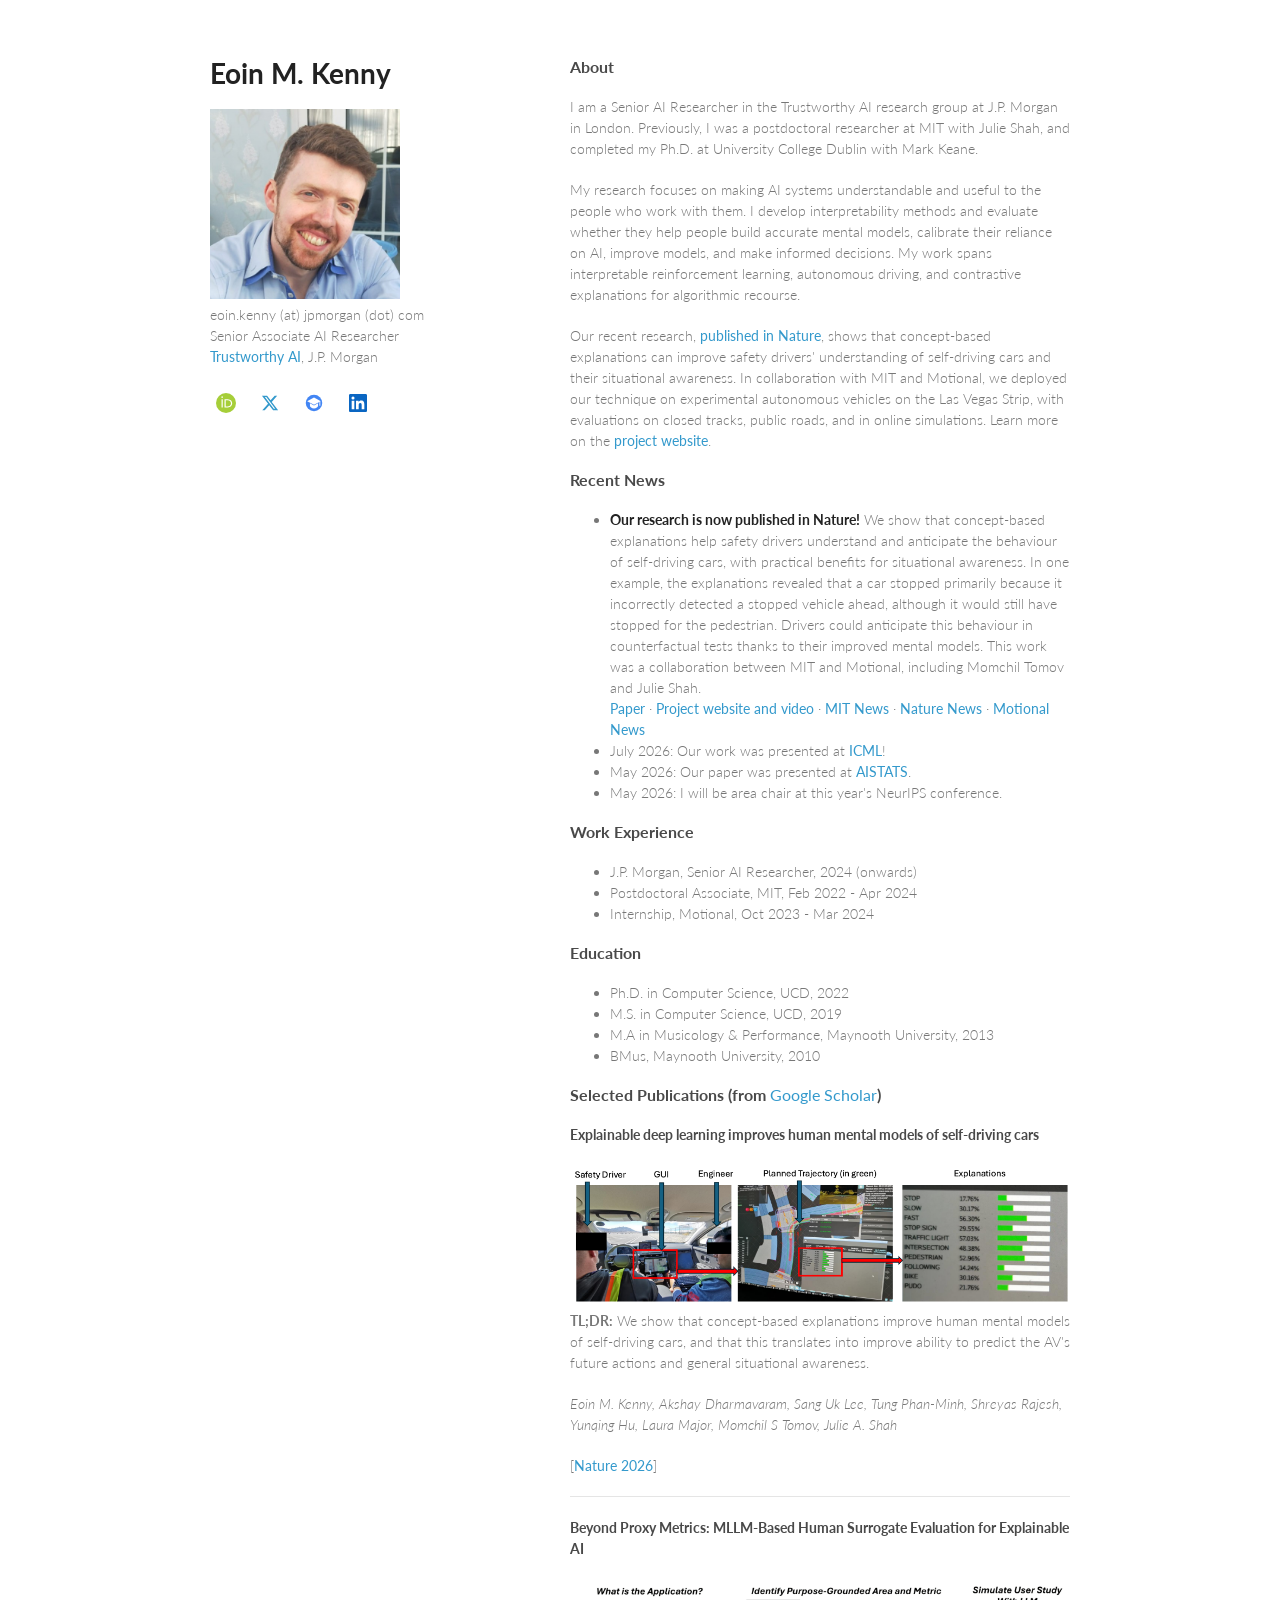
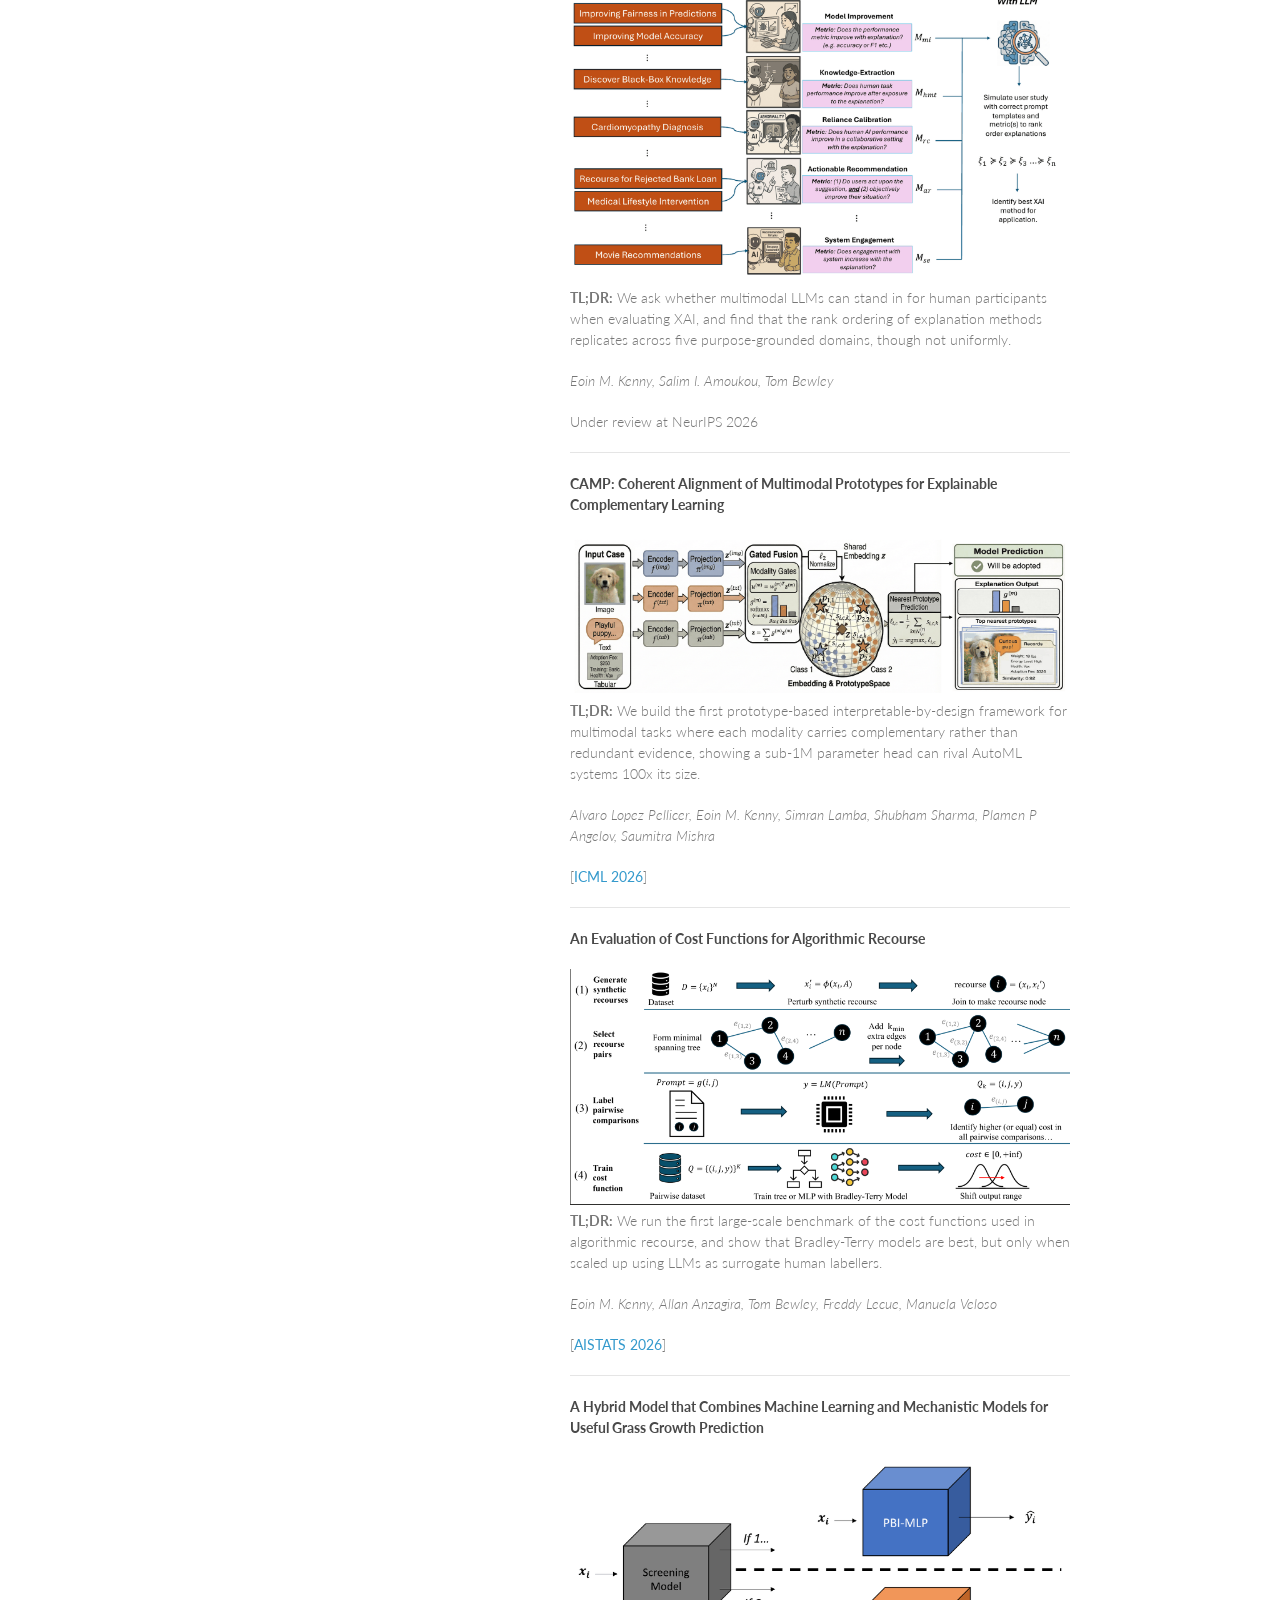
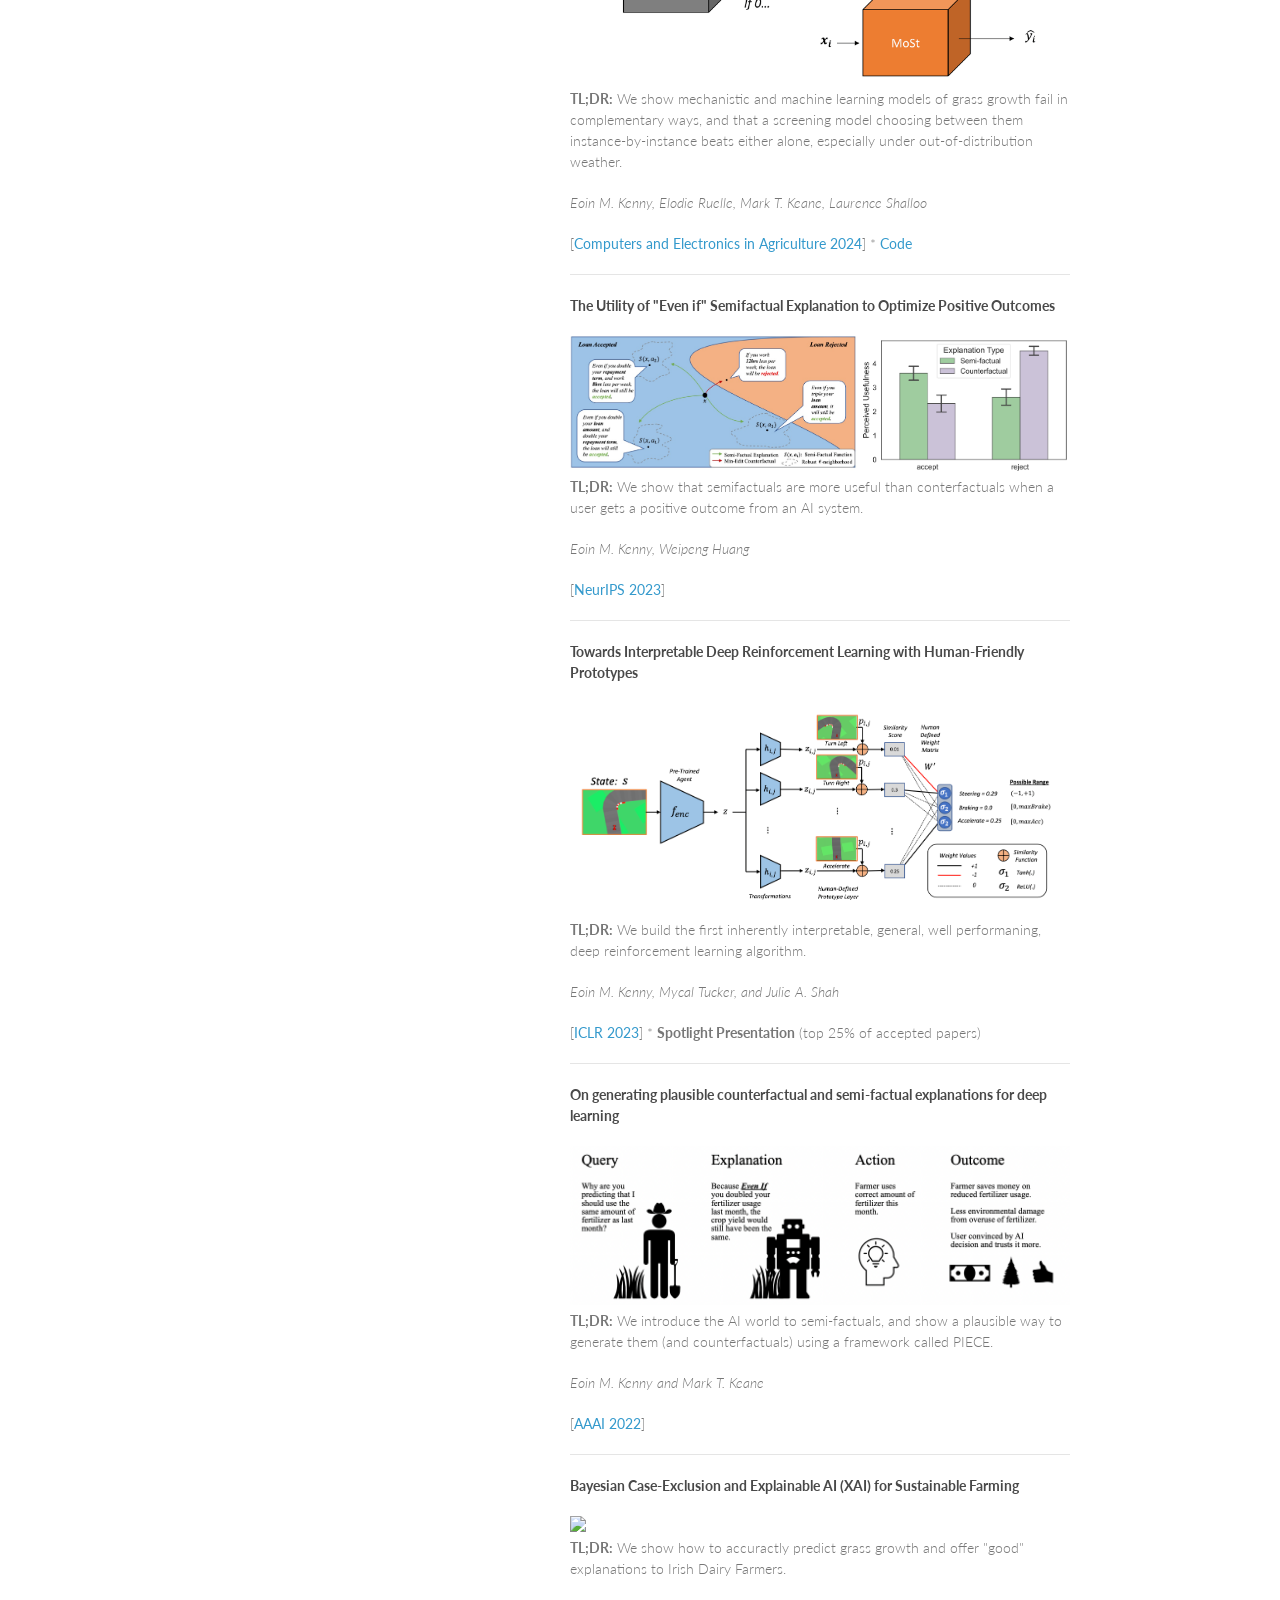
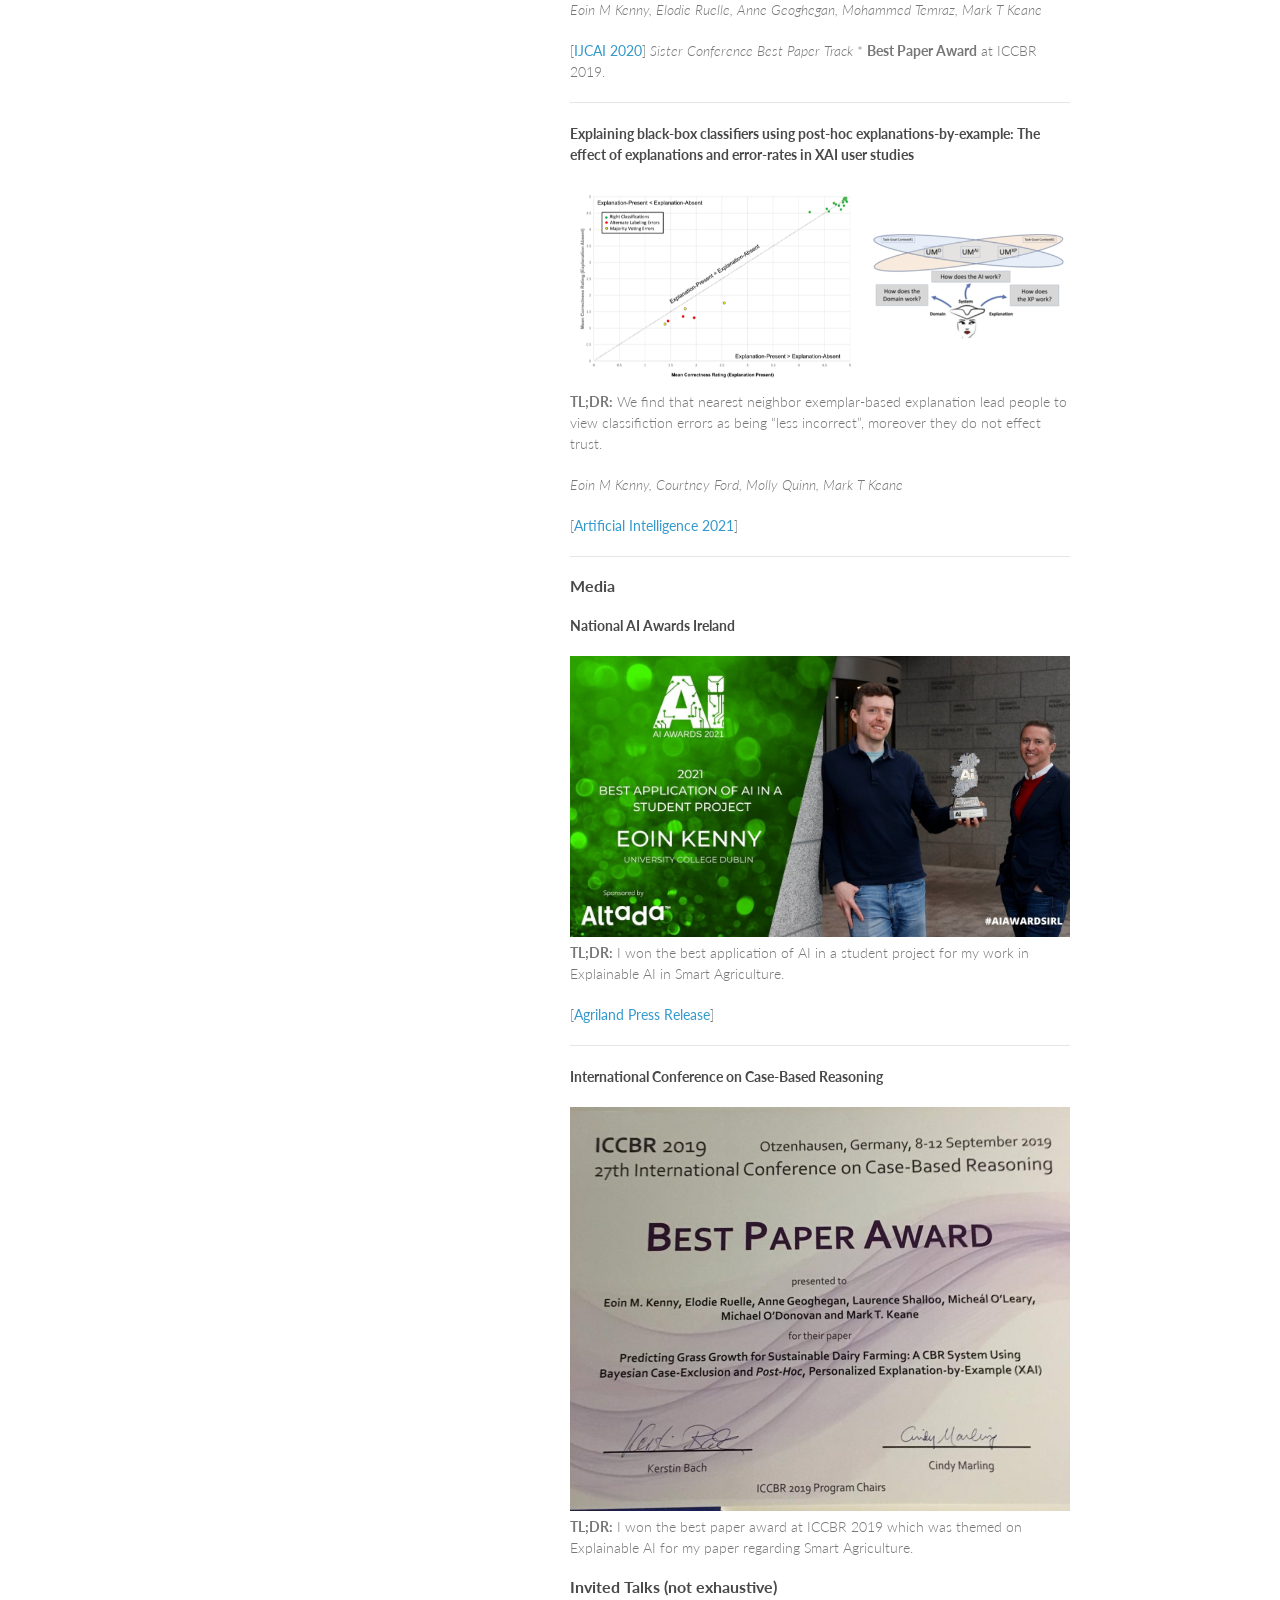
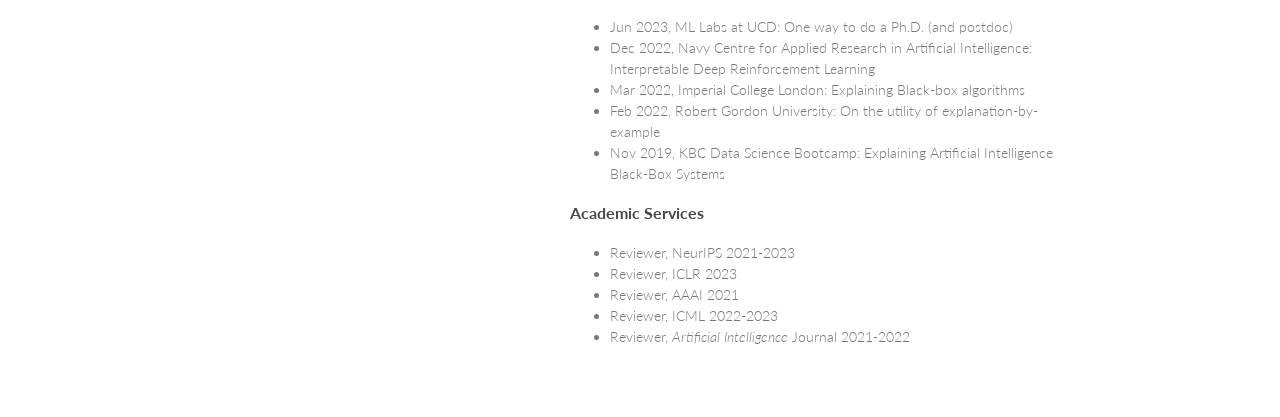
==== index.html @ cc1a9ff4 "Update index.html" ====
<!DOCTYPE html>
<html lang="en">
<head>
  <meta charset="utf-8">
  <meta http-equiv="X-UA-Compatible" content="IE=edge,chrome=1">

  <title>Eoin M. Kenny</title>
  <meta name="description" content="Eoin Kenny's homepage">

  <link href="./css/github-light.css" rel="stylesheet">
  <link href="./css/style.css" rel="stylesheet">


  <style>
    .profile-links {
      margin-top: 12px;
      display: flex;
      flex-direction: row;
      flex-wrap: wrap;
      gap: 12px;
      align-items: center;
    }

    .profile-link {
      display: inline-flex;
      align-items: center;
      gap: 8px;
      line-height: 1.25;
      text-decoration: none;
      white-space: nowrap;
    }

    .profile-link {
      justify-content: center;
      min-width: 32px;
      min-height: 32px;
      border-radius: 4px;
    }

    .profile-link:hover {
      opacity: 0.75;
    }

    .profile-link:focus-visible {
      outline: 2px solid currentColor;
      outline-offset: 3px;
    }

    .profile-icon {
      width: 18px;
      height: 18px;
      flex: 0 0 18px;
      display: inline-block;
    }

    .profile-icon.orcid {
      width: 20px;
      height: 20px;
      flex-basis: 20px;
    }
  </style>
</head>
<body>
  <div class="container">
    <header>
      <h1>Eoin M. Kenny</h1>
      <img src="./assets/me.jpg" style="width:190px;"><br />
      <p>
        eoin.kenny (at) jpmorgan (dot) com<br />
        Senior Associate AI Researcher<br />
        <a href="https://www.jpmorganchase.com/about/technology/research/ai/trustai/">Trustworthy AI</a>, J.P. Morgan
      </p>

      <div class="profile-links" aria-label="Research profiles and social links">
        <a class="profile-link" href="https://orcid.org/0000-0001-5800-2525" target="_blank" rel="me noopener noreferrer" aria-label="ORCID profile for Eoin Kenny" title="ORCID">
          <svg class="profile-icon orcid" viewBox="0 0 256 256" role="img" aria-hidden="true" focusable="false" xmlns="http://www.w3.org/2000/svg">
            <circle cx="128" cy="128" r="128" fill="#A6CE39"/>
            <path fill="#FFFFFF" d="M86.3 186.2H70.9V79.1h15.4v107.1zM78.6 63.7c-5.8 0-10.5-4.7-10.5-10.5s4.7-10.5 10.5-10.5 10.5 4.7 10.5 10.5-4.7 10.5-10.5 10.5zM108.9 79.1h41.6c39.6 0 57 28.3 57 53.6 0 27.5-21.5 53.6-56.8 53.6h-41.8V79.1zm15.4 93.2h24.5c34.9 0 42.9-26.5 42.9-39.7 0-21.5-13.7-39.7-43.7-39.7h-23.7v79.4z"/>
          </svg>
        </a>

        <a class="profile-link" href="https://x.com/EoinKNNy" target="_blank" rel="me noopener noreferrer" aria-label="X profile for Eoin Kenny" title="X">
          <svg class="profile-icon" viewBox="0 0 24 24" role="img" aria-hidden="true" focusable="false" xmlns="http://www.w3.org/2000/svg">
            <path fill="currentColor" d="M18.244 2.25h3.308l-7.227 8.26 8.502 11.24h-6.657l-5.214-6.817-5.96 6.817H1.688l7.73-8.835L1.254 2.25H8.08l4.713 6.231 5.45-6.231Zm-1.161 17.52h1.833L7.084 4.126H5.117L17.083 19.77Z"/>
          </svg>
        </a>

        <a class="profile-link" href="https://scholar.google.com/citations?user=AzMTFY4AAAAJ&amp;hl=en" target="_blank" rel="me noopener noreferrer" aria-label="Google Scholar profile for Eoin Kenny" title="Google Scholar">
          <svg class="profile-icon" viewBox="0 0 24 24" role="img" aria-hidden="true" focusable="false" xmlns="http://www.w3.org/2000/svg">
            <circle cx="12" cy="12" r="11" fill="#4285F4"/>
            <path fill="#FFFFFF" d="M12 4.8 2.9 9.5 12 14.2l9.1-4.7L12 4.8Z"/>
            <path fill="#FFFFFF" d="M6.6 12.4v3.1c0 1.6 2.4 3.7 5.4 3.7s5.4-2.1 5.4-3.7v-3.1L12 15.2l-5.4-2.8Z"/>
            <path fill="#FFFFFF" d="M20.4 10.3v5.3h-1.2v-4.7l1.2-.6Z"/>
          </svg>
        </a>

        <a class="profile-link" href="https://www.linkedin.com/in/eoin-kenny-92b57b22/?skipRedirect=true" target="_blank" rel="me noopener noreferrer" aria-label="LinkedIn profile for Eoin Kenny" title="LinkedIn">
          <svg class="profile-icon" viewBox="0 0 24 24" aria-hidden="true" focusable="false" xmlns="http://www.w3.org/2000/svg">
            <path fill="#0A66C2" d="M20.447 20.452h-3.554v-5.569c0-1.328-.027-3.037-1.852-3.037-1.853 0-2.136 1.445-2.136 2.939v5.667H9.351V9h3.414v1.561h.049c.476-.9 1.637-1.85 3.37-1.85 3.601 0 4.267 2.37 4.267 5.455v6.286zM5.337 7.433a2.062 2.062 0 1 1 0-4.124 2.062 2.062 0 0 1 0 4.124zM7.119 20.452H3.555V9h3.564v11.452zM22.225 0H1.771C.792 0 0 .774 0 1.729v20.542C0 23.227.792 24 1.771 24h20.451C23.2 24 24 23.227 24 22.271V1.729C24 .774 23.2 0 22.222 0h.003z"/>
          </svg>
        </a>
      </div>
    </header>

    <section class="content">
      <h3>About</h3>
      <p>
        I am a Senior AI Researcher in the Trustworthy AI research group at J.P. Morgan in London.
        Previously, I was a postdoctoral researcher at MIT with Julie Shah, and completed my Ph.D.
        at University College Dublin with Mark Keane.
      </p>

      <p>
        My research focuses on making AI systems understandable and useful to the people who work with them.
        I develop interpretability methods and evaluate whether they help people build accurate mental models,
        calibrate their reliance on AI, improve models, and make informed decisions. My work spans
        interpretable reinforcement learning, autonomous driving, and contrastive explanations for algorithmic recourse.
      </p>

      <p>
        Our recent research, <a href="https://lnkd.in/eiqH-DR8">published in Nature</a>, shows that
        concept-based explanations can improve safety drivers' understanding of self-driving cars and their
        situational awareness. In collaboration with MIT and Motional, we deployed our technique on experimental
        autonomous vehicles on the Las Vegas Strip, with evaluations on closed tracks, public roads, and in
        online simulations. Learn more on the <a href="https://lnkd.in/eh__SpNG">project website</a>.
      </p>

      <h3>Recent News</h3>
      <ul>
        <li>
          <strong>Our research is now published in Nature!</strong>
          We show that concept-based explanations help safety drivers understand and anticipate the behaviour
          of self-driving cars, with practical benefits for situational awareness. In one example, the explanations
          revealed that a car stopped primarily because it incorrectly detected a stopped vehicle ahead,
          although it would still have stopped for the pedestrian. Drivers could anticipate this behaviour in
          counterfactual tests thanks to their improved mental models. This work was a collaboration between
          MIT and Motional, including Momchil Tomov and Julie Shah.
          <br />
          <a href="https://lnkd.in/eiqH-DR8">Paper</a> &middot;
          <a href="https://lnkd.in/eh__SpNG">Project website and video</a> &middot;
          <a href="https://lnkd.in/etstv4cy">MIT News</a> &middot;
          <a href="https://lnkd.in/eQTzdwny">Nature News</a> &middot;
          <a href="https://lnkd.in/eXgK-TZB">Motional News</a>
        </li>
        <li>July 2026: Our work was presented at <a href="https://openreview.net/forum?id=PpbkFw3ybY&referrer=%5Bthe%20profile%20of%20Simran%20Lamba%5D(%2Fprofile%3Fid%3D~Simran_Lamba1)/">ICML</a>!</li>
        <li>May 2026: Our paper was presented at <a href="https://openreview.net/forum?id=vAawi6vLTG">AISTATS</a>.</li>
        <li>May 2026: I will be area chair at this year's NeurIPS conference.</li>
      </ul>


      <h3>Work Experience</h3>
      <ul>
        <li>J.P. Morgan, Senior AI Researcher, 2024 (onwards)</li>
        <li>Postdoctoral Associate, MIT, Feb 2022 - Apr 2024</li>
        <li>Internship, Motional, Oct 2023 - Mar 2024</li>
      </ul>



      <h3>Education</h3>
      <ul>
        <li>Ph.D. in Computer Science, UCD, 2022</li>
        <li>M.S. in Computer Science, UCD, 2019</li>
        <li>M.A in Musicology & Performance, Maynooth University, 2013</li>
        <li>BMus, Maynooth University, 2010</li>
      </ul>













      <h3>Selected Publications (from <a href="https://scholar.google.com/citations?user=AzMTFY4AAAAJ&hl=en">Google Scholar</a>)</h3>

      <!-- p>
        These selected papers best represent my current research vision, currently I am working on the deployment of interpretable self-driving cars for error debugging, and transparent LLMs for human-AI collaboration.
      </p>
      <p>
        In the future, I am also interested in further developing semifactual explanation. Counterfactuals and causality have been shown to be crucial to explanation, but I believe semifactuals will play a huge role in the future too.
      </p>

      <hr> -->




            <!-- Start One paper-->
            <h4>Explainable deep learning improves human mental models of self-driving cars</h4>

                      <div class="fh5co-spacer fh5co-spacer-xs"></div>
                      <img src="assets/nature.png" width="100%">
                      <div class='paper-title'>


                      <div class='tldr'>

                        <p>

                          <b>TL;DR:</b> We show that concept-based explanations improve human mental models of self-driving cars, and that this translates into improve ability to predict the AV's future actions and general situational awareness.

                        </p>

                      </div>
                        <!-- <p> -->

          <!--   <b>Abstract:</b> When users receive either a positive or negative outcome from an automated system,
 eXplainable AI (XAI) has almost exclusively focused on how to mutate negative
 outcomes into positive ones by crossing a decision boundary using counterfactuals
 (e.g., “If you earn 2k more, we will accept your loan application”). In this work,
 we instead focus on positive outcomes, and take the novel step of using XAI to
 optimize them (e.g., “Even if you wish to half your down-payment, we will still
 accept your loan application”). Explanations such as these that employ “even if”
 reasoning and do not cross a decision boundary, are known as semi-factuals. To
 instantiate semi-factuals in this context, we introduce the concept of “gain” (i.e.,
 how much a user stands to benefit from the proposed explanation), and consider
 the first causal formalization of semi-factuals. Tests on benchmark datasets show
 that our algorithms are better at maximizing gain compared to prior work, and
 that causality is especially important in the process. Most importantly however,
 a user study supports our main hypothesis by showing that people clearly find
 semi-factual explanations more useful compared to counterfactuals when they
 receive the positive outcome of a loan acceptance
                        </p> -->

        </div>

        <div class='paper-contents'>

          <p>
            <i>Eoin M. Kenny, Akshay Dharmavaram, Sang Uk Lee, Tung Phan-Minh, Shreyas Rajesh, Yunqing Hu, Laura Major, Momchil S Tomov, Julie A. Shah</i>
          </p>
          <p>
                [<a href="https://tomov.github.io/CW-Net/">Nature 2026</a>]
          </p>
        </div>

        <hr>
            <!-- End One paper-->







<!-- Start One paper-->
            <h4>Beyond Proxy Metrics: MLLM-Based Human Surrogate Evaluation for Explainable AI</h4>

                      <div class="fh5co-spacer fh5co-spacer-xs"></div>
                      <img src="assets/neurips2026.png" width="100%">
                      <div class='paper-title'>


                      <div class='tldr'>

                        <p>

                          <b>TL;DR:</b> We ask whether multimodal LLMs can stand in for human participants when evaluating XAI, and find that the rank ordering of explanation methods replicates across five purpose-grounded domains, though not uniformly.

                        </p>

                      </div>
                        <!-- <p>

            <b>Abstract:</b> Explainable AI (XAI) offers far-reaching consequences for human-AI
 collaboration, but the fundamental question of how best to evaluate these systems has
 proven frustratingly elusive. Methodologies typically revolve around either proxy
 metrics which tell us little about the utility of an explanation, or human evaluation
 which, while generally considered the gold standard, is expensive, difficult to scale,
 and challenging to reproduce. In this paper, we investigate if Multimodal Large
 Language Models (MLLMs) can act as surrogate human participants to automate the
 evaluation of explainable AI. To do this, we first propose a "purpose-grounded"
 evaluation framework with specific metrics applicable to both MLLMs and human users
 alike. Then, we offer some conceptual insights as to why and when we can trust these
 models to automate this process. Lastly, we conduct extensive empirical testing across
 five purpose-grounded areas and nine popular MLLM APIs. Results indicate that all
 models trend positively, but OpenAI models are the best aligned at replicating user
 responses, and for complex visual reasoning tasks more advanced modes perform best.
 We expect our insights not to replace user testing, but rather to help XAI researchers
 complement their current evaluation methodologies and move the field away from heavy
 reliance on proxy metrics for measuring explanation utility.
                        </p> -->

        </div>

        <div class='paper-contents'>

          <p>
            <i>Eoin M. Kenny, Salim I. Amoukou, Tom Bewley</i>
          </p>
          <p>
                Under review at NeurIPS 2026
          </p>
        </div>

        <hr>
            <!-- End One paper-->










<!-- Start One paper-->
            <h4>CAMP: Coherent Alignment of Multimodal Prototypes for Explainable Complementary Learning</h4>

                      <div class="fh5co-spacer fh5co-spacer-xs"></div>
                      <img src="assets/icml2026.png" width="100%">
                      <div class='paper-title'>


                      <div class='tldr'>

                        <p>

                          <b>TL;DR:</b> We build the first prototype-based interpretable-by-design framework for multimodal tasks where each modality carries complementary rather than redundant evidence, showing a sub-1M parameter head can rival AutoML systems 100x its size.

                        </p>

                      </div>
                        <!-- <p>

            <b>Abstract:</b> Most multimodal learning assumes redundant views (such as image-caption
 pairs), yet many applications require combining complementary modalities that provide
 distinct evidence (such as an X-ray and medical history). We term this setting
 Complementary Multimodal Classification (CMC). In CMC, existing explainable-by-design
 methods often force an accuracy-interpretability trade-off because single shared
 similarity metrics fail under asymmetric, class-conditional evidence. We propose
 Coherent Alignment of Multimodal Prototypes (CAMP). CAMP enforces coherent multimodal
 reasoning by aligning class-wise evidence via optimal transport and imposing geometric
 constraints to counter modality dominance and representation collapse. We provide
 theoretical guarantees showing that these mechanisms eliminate such degeneracies
 without restricting expressivity. Empirically, across 16 public CMC datasets, CAMP
 matches or exceeds large (over 100M parameter) AutoML baselines with fewer than 1M
 trainable parameters, and when fine-tuned end-to-end it achieves state-of-the-art
 performance. To the best of our knowledge, this work is the first modality-agnostic
 prototype-learning framework designed for complementary multimodal tasks.
                        </p> -->

        </div>

        <div class='paper-contents'>

          <p>
            <i>Alvaro Lopez Pellicer, Eoin M. Kenny, Simran Lamba, Shubham Sharma, Plamen P Angelov, Saumitra Mishra</i>
          </p>
          <p>
                [<a href="https://icml.cc/virtual/2026/poster/64222">ICML 2026</a>]
          </p>
        </div>

        <hr>
            <!-- End One paper-->





<!-- Start One paper-->
            <h4>An Evaluation of Cost Functions for Algorithmic Recourse</h4>

                      <div class="fh5co-spacer fh5co-spacer-xs"></div>
                      <img src="assets/Aistats2026.png" width="100%">
                      <div class='paper-title'>


                      <div class='tldr'>

                        <p>

                          <b>TL;DR:</b> We run the first large-scale benchmark of the cost functions used in algorithmic recourse, and show that Bradley-Terry models are best, but only when scaled up using LLMs as surrogate human labellers.

                        </p>

                      </div>
                        <!-- <p>

            <b>Abstract:</b> Algorithmic recourse is a field concerned with offering actionable
 recommendations to individuals who have received adverse outcomes from automated
 systems. Most recourse algorithms assume access to a cost function, which quantifies
 the effort involved in following these suggestions. However, to date, there has been no
 serious benchmarking of these functions both from a computational and human
 perspective. In this paper, we propose four metrics to evaluate whether currently
 popular cost functions in recourse satisfy the minimal requirements for meaningful
 distance calculations. In addition, we also propose extensions to current approaches
 using large-language models (LLMs) as surrogate human labellers, which are prompted
 with a cost-based desiderata. Experiments revealed that methods focused on the
 Bradley-Terry model perform best, but only when scaled up with our proposed LLM
 extensions, which would be the recommended choice in practice. We expect our insights
 to help practitioners in training and designing appropriate cost functions in the future.
                        </p> -->

        </div>

        <div class='paper-contents'>

          <p>
            <i>Eoin M. Kenny, Allan Anzagira, Tom Bewley, Freddy Lecue, Manuela Veloso</i>
          </p>
          <p>
                [<a href="https://openreview.net/forum?id=vAawi6vLTG">AISTATS 2026</a>]
          </p>
        </div>

        <hr>
            <!-- End One paper-->





<!-- Start One paper-->
            <h4>A Hybrid Model that Combines Machine Learning and Mechanistic Models for Useful Grass Growth Prediction</h4>

                      <div class="fh5co-spacer fh5co-spacer-xs"></div>
                      <img src="assets/compag2024.png" width="100%">
                      <div class='paper-title'>


                      <div class='tldr'>

                        <p>

                          <b>TL;DR:</b> We show mechanistic and machine learning models of grass growth fail in complementary ways, and that a screening model choosing between them instance-by-instance beats either alone, especially under out-of-distribution weather.

                        </p>

                      </div>
                        <!-- <p>

            <b>Abstract:</b> Recently, Machine Learning (ML) has been heralded as a panacea for
 modelling problems across many domains, including Smart Agriculture (SmartAg), often
 in opposition to traditional mechanistic models arising on decades of scientific
 discovery. However, mechanistic models are often successful in "real world"
 problem-domains where ML models encounter difficulties (e.g., where the distribution
 of test data is not the same as the training data, violating the so-called identical
 and independently distributed (i.i.d.) assumption). In this paper, we consider a
 specific case of this opposition between a mechanistic model of grass growth and a ML
 model using historical, farm measurements. In our analyses, we find that both types of
 model have respective strengths. The mechanical model can often handle
 out-of-distribution events better than ML model, but the ML model can often handle
 temporary fluctuations in event variables (e.g., changing climate factors). Hence, we
 propose a combined hybrid model that learns which model to use when predicting grass
 growth. We argue that this combined approach has several practical benefits in
 providing stable and accurate predictions under widely varying conditions such as
 never before seen temperature fluctuations.
                        </p> -->

        </div>

        <div class='paper-contents'>

          <p>
            <i>Eoin M. Kenny, Elodie Ruelle, Mark T. Keane, Laurence Shalloo</i>
          </p>
          <p>
                [<a href="https://doi.org/10.1016/j.compag.2024.108805">Computers and Electronics in Agriculture 2024</a>] * <a href="https://github.com/EoinKenny/Grass-Growth-Hybrid-Model">Code</a>
          </p>
        </div>

        <hr>
            <!-- End One paper-->





            <!-- Start One paper-->
            <h4>The Utility of "Even if" Semifactual Explanation to Optimize Positive Outcomes</h4>

                      <div class="fh5co-spacer fh5co-spacer-xs"></div>
                      <img src="assets/nips2023.png" width="100%">
                      <div class='paper-title'>


                      <div class='tldr'>

                        <p>

                          <b>TL;DR:</b> We show that semifactuals are more useful than conterfactuals when a user gets a positive outcome from an AI system.

                        </p>

                      </div>
                        <!-- <p> -->

          <!--   <b>Abstract:</b> When users receive either a positive or negative outcome from an automated system,
 eXplainable AI (XAI) has almost exclusively focused on how to mutate negative
 outcomes into positive ones by crossing a decision boundary using counterfactuals
 (e.g., “If you earn 2k more, we will accept your loan application”). In this work,
 we instead focus on positive outcomes, and take the novel step of using XAI to
 optimize them (e.g., “Even if you wish to half your down-payment, we will still
 accept your loan application”). Explanations such as these that employ “even if”
 reasoning and do not cross a decision boundary, are known as semi-factuals. To
 instantiate semi-factuals in this context, we introduce the concept of “gain” (i.e.,
 how much a user stands to benefit from the proposed explanation), and consider
 the first causal formalization of semi-factuals. Tests on benchmark datasets show
 that our algorithms are better at maximizing gain compared to prior work, and
 that causality is especially important in the process. Most importantly however,
 a user study supports our main hypothesis by showing that people clearly find
 semi-factual explanations more useful compared to counterfactuals when they
 receive the positive outcome of a loan acceptance
                        </p> -->

        </div>

        <div class='paper-contents'>

          <p>
            <i>Eoin M. Kenny, Weipeng Huang</i>
          </p>
          <p>
                [<a href="https://neurips.cc/virtual/2023/poster/71676">NeurIPS 2023</a>]
          </p>
        </div>

        <hr>
            <!-- End One paper-->














            <!-- Start One paper
            <h4>Adv ancing Post-Hoc Case-Based Explanation with Feature Highlighting</h4>

                      <div class="fh5co-spacer fh5co-spacer-xs"></div>
                      <img src="assets/ijcai2023.png" width="100%">
                      <div class='paper-title'>


                      <div class='tldr'>

                        <p>

                          <b>TL;DR:</b> We show how to add feature saliency to post-hoc case-based explanation.

                        </p>

                      </div>
                        <p>

            <b>Abstract:</b> Explainable AI (XAI) has been proposed as a valuable tool to assist in downstream tasks involving
human-AI collaboration. Perhaps the most psychologically valid XAI techniques are case-based approaches which display “whole” exemplars to
explain the predictions of black-box AI systems.
However, for such post-hoc XAI methods dealing
with images, there has been no attempt to improve
their scope by using multiple clear feature “parts”
of the images to explain the predictions while linking back to relevant cases in the training data, thus
allowing for more comprehensive explanations that
are faithful to the underlying model. Here, we
address this gap by proposing two general algorithms (latent and superpixel-based) which can iso-
late multiple clear feature parts in a test image, and
then connect them to the explanatory cases found
in the training data, before testing their effectiveness in a carefully designed user study. Results
demonstrate that the proposed approach appropriately calibrates a user’s feelings of “correctness”
for ambiguous classifications in real world data on
the ImageNet dataset, an effect which does not happen when just showing the explanation without feature highlighting
                        </p>

        </div>

        <div class='paper-contents'>

          <p>
            <i>Eoin M. Kenny, Eoin Delaney, and Mark T. Keane</i>
          </p>
          <p>
                [<a href="https://www.ijcai.org/proceedings/2023/0048.pdf">IJCAI 2023</a>]
          </p>
        </div>

        <hr> -->
            <!-- End One paper-->





            <!-- Start One paper-->
            <h4>Towards Interpretable Deep Reinforcement Learning with Human-Friendly Prototypes</h4>

                      <div class="fh5co-spacer fh5co-spacer-xs"></div>
                      <img src="assets/iclr2023.png" width="100%">
                      <div class='paper-title'>


                      <div class='tldr'>

                        <p>

                          <b>TL;DR:</b> We build the first inherently interpretable, general, well performaning, deep reinforcement learning algorithm.

                        </p>

                      </div >
                        <!-- <p>

            <b>Abstract:</b> Despite recent success of deep learning models in research settings, their application in sensitive domains remains limited because of their opaque decision-making processes. Taking to this challenge, people have proposed various eXplainable AI (XAI) techniques designed to calibrate trust and understandability of black-box models, with the vast majority of work focused on supervised learning. Here, we focus on making an "interpretable-by-design" deep reinforcement learning agent which is forced to use human-friendly prototypes in its decisions, thus making its reasoning process clear. Our proposed method, dubbed Prototype-Wrapper Network (PW-Net), wraps around any neural agent backbone, and results indicate that it does not worsen performance relative to black-box models. Most importantly, we found in a user study that PW-Nets supported better trust calibration and task performance relative to standard interpretability approaches and black-boxes.
                        </p -->

        </div>

        <div class='paper-contents'>

          <p>
            <i>Eoin M. Kenny, Mycal Tucker, and Julie A. Shah</i>
          </p>
          <p>
                [<a href="https://openreview.net/forum?id=hWwY_Jq0xsN">ICLR 2023</a>] * <b>Spotlight Presentation</b> (top 25% of accepted papers)
          </p>
        </div>

        <hr>
            <!-- End One paper-->



            <!-- Start One paper-->
            <!--  <h3>Chapter 13 -  User tests & techniques for the post-hoc explanation of deep learning</h3>

                      <div class="fh5co-spacer fh5co-spacer-xs"></div>
                      <img src="imgs/explainableDeepAI.jpg" width="400">
                      <div class='paper-title'>


                      <div class='tldr'>

                        <p>

                          <b>TL;DR:</b> We contexualise post-hoc explanation and show a novel method to generate semi-factual and counterfactual images.

                        </p>

                      </div>
                        <p>

            <b>Abstract:</b> This chapter elaborates on some key ideas and studies designed to provide post-hoc explanations-by-example to the problem of explaining the predictions of black-box deep-learning systems (the so-called XAI problem). With a focus on image and time series data we review several recent explanation strategies – using factual, counterfactual, and semifactual explanations – for Deep Learners. Several novel evaluations of these methods are reported showing how well these methods work, along with representative outputs that are produced. The chapter also profiles the user studies being carried out on these methods, discussing the pitfalls that arise and results found.


                        </p>

        </div>

        <div class='paper-contents'>

          <p>
            <i>Eoin Delaney, Eoin M. Kenny, Derek Greene and Mark T. Keane</i>
          </p>
          <p>
                [<a href="https://www.sciencedirect.com/science/article/pii/B9780323960984000193?via%3Dihub">Explainable Deep Learning AI 2023</a>]
          </p>
        </div>

        <hr> -->
            <!-- End One paper --> 










            <!-- Start One paper-->
           <!--  <h4>Explaining Deep Learning using examples: Optimal feature weighting methods for twin systems using post-hoc, explanation-by-example in XAI</h4>

                      <div class="fh5co-spacer fh5co-spacer-xs"></div>
                      <img src="assets/kbs2022.jpg" width="100%">
                      <div class='paper-title'>


                      <div class='tldr'>

                        <p>

                          <b>TL;DR:</b> We advance our state-of-the-art twin-system framework and show how to explain tabular, image, and text data AI predictions with training examples.
                        </p>

                      </div>
                        <p>

            <b>Abstract:</b> In this paper, the twin-systems approach is reviewed, implemented, and competitively tested as a post-hoc explanation-by-example solution to the eXplainable Artificial Intelligence (XAI) problem. In twin-systems, an opaque artificial neural network (ANN) is explained by “twinning” it with a more interpretable case-based reasoning (CBR) system, by mapping the feature weights from the former to the latter. Extensive comparative tests are performed, over four experiments, to determine the optimal feature-weighting method for such twin-systems. Twin-systems for traditional multilayer perceptron (MLP) networks (MLP–CBR twins), convolutional neural networks (CNNs; CNN–CBR twins), and transformers for NLP (BERT–CBR twins) are examined. In addition, Feature Activation Maps (FAMs) are explored to enhance explainability by providing an additional layer of explanatory insight. The wider implications of this …



                        </p>

        </div>

        <div class='paper-contents'>

          <p>
            <i>Eoin M. Kenny and Mark T. Keane</i>
          </p>
          <p>
                [<a href="https://www.sciencedirect.com/science/article/pii/S0950705121007929">Knowledge Based Systems 2022</a>]
          </p>
        </div>

        <hr>
         End One paper-->






            <!-- Start One paper-->
            <h4>On generating plausible counterfactual and semi-factual explanations for deep learning</h4>

                      <div class="fh5co-spacer fh5co-spacer-xs"></div>
                      <img src="assets/aaai2022.png" width="100%">
                      <div class='paper-title'>


                      <div class='tldr'>

                        <p>

                          <b>TL;DR:</b> We introduce the AI world to semi-factuals, and show a plausible way to generate them (and counterfactuals) using a framework called PIECE.

                        </p>

                      </div>
<!--                         <p>

            <b>Abstract:</b> There is a growing concern that the recent progress made in AI, especially regarding the predictive competence of deep learning models, will be undermined by a failure to properly explain their operation and outputs. In response to this disquiet, counterfactual explanations have become very popular in eXplainable AI (XAI) due to their asserted computational, psychological, and legal benefits. In contrast however, semi-factuals (which appear to be equally useful) have surprisingly received no attention. Most counterfactual methods address tabular rather than image data, partly because the non-discrete nature of images makes good counterfactuals difficult to define; indeed, generating plausible counterfactual images which lie on the data manifold is also problematic. This paper advances a novel method for generating plausible counterfactuals and semi-factuals for black-box CNN classifiers doing computer vision. The present method, called PlausIble Exceptionality-based Contrastive Explanations (PIECE), modifies all “exceptional” features in a test image to be “normal” from the perspective of the counterfactual class, to generate plausible counterfactual images. Two controlled experiments compare this method to others in the literature, showing that PIECE generates highly plausible counterfactuals (and the best semi-factuals) on several benchmark measures.




                        </p> -->

        </div>

        <div class='paper-contents'>

          <p>
            <i>Eoin M. Kenny and Mark T. Keane</i>
          </p>
          <p>
                [<a href="https://ojs.aaai.org/index.php/AAAI/article/view/17377">AAAI 2022</a>]
          </p>
        </div>

        <hr>
            <!-- End One paper-->




            <!-- Start One paper-->
            <h4>Bayesian Case-Exclusion and Explainable AI (XAI) for Sustainable Farming</h4>

                      <div class="fh5co-spacer fh5co-spacer-xs"></div>
                      <img src="assets/iccbr2019.png" width="100%">
                      <div class='paper-title'>


                      <div class='tldr'>

                        <p>

                          <b>TL;DR:</b> We show how to accuractly predict grass growth and offer "good" explanations to Irish Dairy Farmers.

                        </p>

                      </div>
<!--                         <p>

            <b>Abstract:</b> Smart agriculture (SmartAg) has emerged as a rich domain for AI-driven decision support systems (DSS); however, it is often challenged by user-adoption issues. This paper reports a case-based reasoning system, PBI-CBR, that predicts grass growth for dairy farmers, that combines predictive accuracy and explanations to improve user adoption. PBI-CBR’s key novelty is its use of Bayesian methods for case-base maintenance in a regression domain. Experiments report the tradeoff between predictive accuracy and explanatory capability for different variants of PBI-CBR, and how updating Bayesian priors each year improves performance.





                        </p>
 -->
        </div>

        <div class='paper-contents'>

          <p>
            <i>Eoin M Kenny, Elodie Ruelle, Anne Geoghegan, Mohammed Temraz, Mark T Keane</i>
          </p>
          <p>
                [<a href="https://www.ijcai.org/proceedings/2020/657">IJCAI 2020</a>] <i>Sister Conference Best Paper Track</i> * <b>Best Paper Award</b> at ICCBR 2019.
          </p>
        </div>

        <hr>
            <!-- End One paper-->



            <!-- Start One paper-->
            <h4>Explaining black-box classifiers using post-hoc explanations-by-example: The effect of explanations and error-rates in XAI user studies</h4>

                      <div class="fh5co-spacer fh5co-spacer-xs"></div>
                      <img src="assets/aij2021.png" width="100%">
                      <div class='paper-title'>


                      <div class='tldr'>

                        <p>

                          <b>TL;DR:</b> We find that nearest neighbor exemplar-based explanation lead people to view classifiction errors as being “less incorrect”, moreover they do not effect trust.

                        </p>

                      </div>
<!--                         <p>

            <b>Abstract:</b> In this paper, we describe a post-hoc explanation-by-example approach to eXplainable AI (XAI), where a black-box, deep learning system is explained by reference to a more transparent, proxy model (in this situation a case-based reasoner), based on a feature-weighting analysis of the former that is used to find explanatory cases from the latter (as one instance of the so-called Twin Systems approach). A novel method (COLE-HP) for extracting the feature-weights from black-box models is demonstrated for a convolutional neural network (CNN) applied to the MNIST dataset; in which extracted feature-weights are used to find explanatory, nearest-neighbours for test instances. Three user studies are reported examining people's judgements of right and wrong classifications made by this XAI twin-system, in the presence/absence of explanations-by-example and different error-rates (from 3-60%). The judgements gathered include item-level evaluations of both correctness and reasonableness, and system-level evaluations of trust, satisfaction, correctness, and reasonableness. Several proposals are made about the user's mental model in these tasks and how it is impacted by explanations at an item- and system-level. The wider lessons from this work for XAI and its user studies are reviewed.



                        </p> -->

        </div>

        <div class='paper-contents'>

          <p>
            <i>Eoin M Kenny, Courtney Ford, Molly Quinn, Mark T Keane</i>
          </p>
          <p>
                [<a href="https://www.sciencedirect.com/science/article/pii/S0004370221000102">Artificial Intelligence 2021</a>]
          </p>
        </div>

        <hr>
            <!-- End One paper-->












            <!-- Start One paper
            <h4>If only we had better counterfactual explanations: Five key deficits to rectify in the evaluation of counterfactual xai techniques</h4>

                      <div class="fh5co-spacer fh5co-spacer-xs"></div>
                      <img src="assets/ijcai2021.png" width="100%">
                      <div class='paper-title'>


                      <div class='tldr'>

                        <p>

                          <b>TL;DR:</b> We highlight the shortcomings in counterfactual XAI research evaluation, and suggest solutions.

                        </p>

                      </div>
                        <p>

            <b>Abstract:</b> In recent years, there has been an explosion of AI research on counterfactual explanations as a solution to the problem of eXplainable AI (XAI). These explanations seem to offer technical, psychological and legal benefits over other explanation techniques. We survey 100 distinct counterfactual explanation methods reported in the literature. This survey addresses the extent to which these methods have been adequately evaluated, both psychologically and computationally, and quantifies the shortfalls occurring. For instance, only 21% of these methods have been user tested. Five key deficits in the evaluation of these methods are detailed and a roadmap, with standardised benchmark evaluations, is proposed to resolve the issues arising; issues, that currently effectively block scientific progress in this field.






                        </p>

        </div>

        <div class='paper-contents'>

          <p>
            <i>Mark T Keane, Eoin M Kenny, Eoin Delaney and Barry Smyth</i>
          </p>
          <p>
                [<a href="https://www.ijcai.org/proceedings/2021/0609.pdf">IJCAI 2021</a>]
          </p>
        </div>

        <hr>
           End One paper-->








            <!-- Start One paper
            <h4>Generating Plausible Counterfactual Explanations for
Deep Transformers in Financial Text Classification</h4>

                      <div class="fh5co-spacer fh5co-spacer-xs"></div>
                      <img src="assets/coling2020.png" width="100%">
                      <div class='paper-title'>


                      <div class='tldr'>

                        <p>

                          <b>TL;DR:</b> We show how to generate counterfactual explanations for NLP in a model agnostic way.

                        </p>

                      </div>
                         <p>

            <b>Abstract:</b> Corporate mergers and acquisitions (M&A) account for billions of dollars of investment globally every year, and offer an interesting and challenging domain for artificial intelligence. However, in these highly sensitive domains, it is crucial to not only have a highly robust and accurate model, but be able to generate useful explanations to garner a user's trust in the automated system. Regrettably, the recent research regarding eXplainable AI (XAI) in financial text classification has received little to no attention, and many current methods for generating textual-based explanations result in highly implausible explanations, which damage a user's trust in the system. To address these issues, this paper proposes a novel methodology for producing plausible counterfactual explanations, whilst exploring the regularization benefits of adversarial training on language models in the domain of FinTech. Exhaustive quantitative experiments demonstrate that not only does this approach improve the model accuracy when compared to the current state-of-the-art and human performance, but it also generates counterfactual explanations which are significantly more plausible based on human trials.






                        </p> 

        </div>

        <div class='paper-contents'>

          <p>
            <i>Linyi Yang, Eoin M Kenny, Tin Lok James Ng, Yi Yang, Barry Smyth, Ruihai Dong</i>
          </p>
          <p>
                [<a href="https://aclanthology.org/2020.coling-main.541/">COLING 2020</a>]
          </p>
        </div>

        <hr>
             End One paper-->








            <!-- Start One paper
            <h4>Twin-systems to explain artificial neural networks using case-based reasoning: Comparative tests of feature-weighting methods in ANN-CBR twins for XAI</h4>

                      <div class="fh5co-spacer fh5co-spacer-xs"></div>
                      <img src="assets/ijcai2019.jpg" width="100%">
                      <div class='paper-title'>


                      <div class='tldr'>

                        <p>

                          <b>TL;DR:</b> We propose a new framework for post-hoc explanation-by-example called Twin-Systems, and show it is much better compared to prior work.

                        </p>

                      </div>
                         <p>

            <b>Abstract:</b> In this paper, twin-systems are described to address the eXplainable artificial intelligence (XAI) problem, where a black box model is mapped to a white box “twin” that is more interpretable, with both systems using the same dataset. The framework is instantiated by twinning an artificial neural network (ANN; black box) with a case-based reasoning system (CBR; white box), and mapping the feature weights from the former to the latter to find cases that explain the ANN’s outputs. Using a novel evaluation method, the effectiveness of this twin-system approach is demonstrated by showing that nearest neighbor cases can be found to match the ANN predictions for benchmark datasets. Several feature-weighting methods are competitively tested in two experiments, including our novel, contributions-based method (called COLE) that is found to perform best. The tests consider the ”twinning” of traditional multilayer perceptron (MLP) networks and convolutional neural networks (CNN) with CBR systems. For the CNNs trained on image data, qualitative evidence shows that cases provide plausible explanations for the CNN’s classifications.





                        </p>

        </div>

        <div class='paper-contents'>

          <p>
            <i>Eoin M. Kenny and Mark T. Keane</i>
          </p>
          <p>
                [<a href="https://www.ijcai.org/proceedings/2019/376">IJCAI 2019</a>]
          </p>
        </div>

        <hr>
            End One paper-->








      <h3>Media</h3>
            <!-- Start One paper-->
            <h4>National AI Awards Ireland</h4>

                      <div class="fh5co-spacer fh5co-spacer-xs"></div>
                      <img src="assets/aiAwardIreland.jpeg" width="100%">
                      <div class='paper-title'>


                      <div class='tldr'>

                        <p>

                          <b>TL;DR:</b> I won the best application of AI in a student project for my work in Explainable AI in Smart Agriculture.

                        </p>

                      </div>
                        <p>

<!--             Awarded to Eoin Kenny- A PhD student in University College Dublin for his internationally recognised work on predictive AI modelling, explainable AI and precision agriculture.
 -->






                        </p>

        </div>

        <div class='paper-contents'>


          <p>
                [<a href="https://www.agriland.ie/farming-news/grass-growth-prediction-research-secures-top-ai-award/">Agriland Press Release</a>]
          </p>

        </div>

        <hr>
            <!-- End One paper-->








            <!-- Start One paper-->
            <h4>International Conference on Case-Based Reasoning</h4>

                      <div class="fh5co-spacer fh5co-spacer-xs"></div>
                      <img src="assets/bestPaper.jpeg" width="100%">
                      <div class='paper-title'>


                      <div class='tldr'>

                        <p>

                          <b>TL;DR:</b> I won the best paper award at ICCBR 2019 which was themed on Explainable AI for my paper regarding Smart Agriculture.

                        </p>

                      </div>
                        <p>

<!--             Eoin Kenny, a Ph.D. candidate in computer science at the Insight Centre for Data Analytics, recently received an award for best paper at the International Conference on Case-Based Reasoning (2019). 

The work emanated from the VistaMilk research project involving Insight, Teagasc, Tyndall, TSSG and ICBF. The main aim of this initiative is to promote smart agriculture in Ireland which both increases profits and improves sustainability of farming practices. We used an artificial intelligence​ technique called case-based reasoning (CBR) to augment an existing decision support application called PastureBase Ireland (PBI) used by Irish dairy farmers. The system predicts grass growth on Irish dairy farms in advance which allows greater utilisation of grass as a food source for cattle and lessens the carbon costs of importing meal. Continual meetings over several months between Insight and Teagasc were a crucial part of the research that allowed us access to the necessary materials and domain knowledge to design a workable system.
 -->                        </p>

        </div>




      <h3>Invited Talks (not exhaustive)</h3>

        <ul>
          <li>Jun 2023, ML Labs at UCD: One way to do a Ph.D. (and postdoc) </li>
          <li>Dec 2022, Navy Centre for Applied Research in Artificial Intelligence: Interpretable Deep Reinforcement Learning</li>
          <li>Mar 2022, Imperial College London: Explaining Black-box algorithms</li>
          <li>Feb 2022, Robert Gordon University: On the utility of explanation-by-example</li>
          <li>Nov 2019, KBC Data Science Bootcamp: Explaining Artificial Intelligence Black-Box Systems</li>
        </ul>







      <h3>Academic Services</h3>
      <ul>
        <li>Reviewer, NeurIPS 2021-2023</li>
        <li>Reviewer, ICLR 2023</li>
        <li>Reviewer, AAAI 2021</li>
        <li>Reviewer, ICML 2022-2023</li>
        <li>Reviewer, <i>Artificial Intelligence</i> Journal 2021-2022</li>
      </ul>








    </section>
  </div>
</body>
</html>
---- css/github-light.css ----
/*
   Copyright 2014 GitHub Inc.

   Licensed under the Apache License, Version 2.0 (the "License");
   you may not use this file except in compliance with the License.
   You may obtain a copy of the License at

       http://www.apache.org/licenses/LICENSE-2.0

   Unless required by applicable law or agreed to in writing, software
   distributed under the License is distributed on an "AS IS" BASIS,
   WITHOUT WARRANTIES OR CONDITIONS OF ANY KIND, either express or implied.
   See the License for the specific language governing permissions and
   limitations under the License.

*/

.pl-c /* comment */ {
  color: #969896;
}

.pl-c1      /* constant, markup.raw, meta.diff.header, meta.module-reference, meta.property-name, support, support.constant, support.variable, variable.other.constant */,
.pl-s .pl-v /* string variable */ {
  color: #0086b3;
}

.pl-e  /* entity */,
.pl-en /* entity.name */ {
  color: #795da3;
}

.pl-s .pl-s1 /* string source */,
.pl-smi      /* storage.modifier.import, storage.modifier.package, storage.type.java, variable.other, variable.parameter.function */ {
  color: #333;
}

.pl-ent /* entity.name.tag */ {
  color: #63a35c;
}

.pl-k /* keyword, storage, storage.type */ {
  color: #a71d5d;
}

.pl-pds              /* punctuation.definition.string, string.regexp.character-class */,
.pl-s                /* string */,
.pl-s .pl-pse .pl-s1 /* string punctuation.section.embedded source */,
.pl-sr               /* string.regexp */,
.pl-sr .pl-cce       /* string.regexp constant.character.escape */,
.pl-sr .pl-sra       /* string.regexp string.regexp.arbitrary-repitition */,
.pl-sr .pl-sre       /* string.regexp source.ruby.embedded */ {
  color: #183691;
}

.pl-v /* variable */ {
  color: #ed6a43;
}

.pl-id /* invalid.deprecated */ {
  color: #b52a1d;
}

.pl-ii /* invalid.illegal */ {
  background-color: #b52a1d;
  color: #f8f8f8;
}

.pl-sr .pl-cce /* string.regexp constant.character.escape */ {
  color: #63a35c;
  font-weight: bold;
}

.pl-ml /* markup.list */ {
  color: #693a17;
}

.pl-mh        /* markup.heading */,
.pl-mh .pl-en /* markup.heading entity.name */,
.pl-ms        /* meta.separator */ {
  color: #1d3e81;
  font-weight: bold;
}

.pl-mq /* markup.quote */ {
  color: #008080;
}

.pl-mi /* markup.italic */ {
  color: #333;
  font-style: italic;
}

.pl-mb /* markup.bold */ {
  color: #333;
  font-weight: bold;
}

.pl-md /* markup.deleted, meta.diff.header.from-file */ {
  background-color: #ffecec;
  color: #bd2c00;
}

.pl-mi1 /* markup.inserted, meta.diff.header.to-file */ {
  background-color: #eaffea;
  color: #55a532;
}

.pl-mdr /* meta.diff.range */ {
  color: #795da3;
  font-weight: bold;
}

.pl-mo /* meta.output */ {
  color: #1d3e81;
}
---- css/style.css ----
@import url(https://fonts.googleapis.com/css?family=Lato:300italic,700italic,300,700);

body {
  padding:50px;
  font:14px/1.5 Lato, "Helvetica Neue", Helvetica, Arial, sans-serif;
  color:#777;
  font-weight:300;
}

.container {
  margin: 0 auto;
  max-width: 860px;
}

h1, h2, h3, h4, h5, h6 {
  color:#222;
  margin:0 0 20px;
}

p, ul, ol, table, pre, dl {
  margin:0 0 20px;
}

h1, h2, h3 {
  line-height:1.1;
}

h1 {
  font-size:28px;
}

h2 {
  color:#393939;
}

h3, h4, h5, h6 {
  color:#494949;
}

a {
  color:#39c;
  font-weight:400;
  text-decoration:none;
}

a small {
  font-size:11px;
  color:#777;
  margin-top:-0.6em;
  display:block;
}

blockquote {
  border-left:1px solid #e5e5e5;
  margin:0;
  padding:0 0 0 20px;
  font-style:italic;
}

code, pre {
  font-family:Monaco, Bitstream Vera Sans Mono, Lucida Console, Terminal;
  color:#333;
  font-size:12px;
}

pre {
  padding:8px 15px;
  background: #f8f8f8;
  border-radius:5px;
  border:1px solid #e5e5e5;
  overflow-x: auto;
}

table {
  width:100%;
  border-collapse:collapse;
}

th, td {
  text-align:left;
  padding:5px 10px;
  border-bottom:1px solid #e5e5e5;
}

dt {
  color:#444;
  font-weight:700;
}

th {
  color:#444;
}

img {
  max-width:100%;
}

header {
  width:270px;
  float:left;
  position:fixed;
}

header ul {
  list-style:none;
  height:40px;

  padding:0;

  background: #eee;
  background: -moz-linear-gradient(top, #f8f8f8 0%, #dddddd 100%);
  background: -webkit-gradient(linear, left top, left bottom, color-stop(0%,#f8f8f8), color-stop(100%,#dddddd));
  background: -webkit-linear-gradient(top, #f8f8f8 0%,#dddddd 100%);
  background: -o-linear-gradient(top, #f8f8f8 0%,#dddddd 100%);
  background: -ms-linear-gradient(top, #f8f8f8 0%,#dddddd 100%);
  background: linear-gradient(top, #f8f8f8 0%,#dddddd 100%);

  border-radius:5px;
  border:1px solid #d2d2d2;
  box-shadow:inset #fff 0 1px 0, inset rgba(0,0,0,0.03) 0 -1px 0;
  width:270px;
}

header li {
  width:89px;
  float:left;
  border-right:1px solid #d2d2d2;
  height:40px;
}

header ul a {
  line-height:1;
  font-size:11px;
  color:#999;
  display:block;
  text-align:center;
  padding-top:6px;
  height:40px;
}

strong {
  color:#222;
  font-weight:700;
}

header ul li + li {
  width:88px;
  border-left:1px solid #fff;
}

header ul li + li + li {
  border-right:none;
  width:89px;
}

header ul a strong {
  font-size:14px;
  display:block;
  color:#222;
}

section {
  width:500px;
  float:right;
  padding-bottom:50px;
}

small {
  font-size:11px;
}

hr {
  border:0;
  background:#e5e5e5;
  height:1px;
  margin:0 0 20px;
}

footer {
  width:270px;
  float:left;
  position:fixed;
  bottom:10px;
}

@media print, screen and (max-width: 960px) {

  div.wrapper {
    width:auto;
    margin:0;
  }

  header, section, footer {
    float:none;
    position:static;
    width:auto;
  }

  header {
    padding-right:320px;
  }

  section {
    border:1px solid #e5e5e5;
    border-width:1px 0;
    padding:20px 0;
    margin:0 0 20px;
  }

  header a small {
    display:inline;
  }

  header ul {
    position:absolute;
    right:50px;
    top:52px;
  }
}

@media print, screen and (max-width: 720px) {
  body {
    word-wrap:break-word;
  }

  header {
    padding:0;
  }

  header ul, header p.view {
    position:static;
  }

  pre, code {
    word-wrap:normal;
  }
}

@media print, screen and (max-width: 480px) {
  body {
    padding:15px;
  }

  header ul {
    display:none;
  }
}

@media print {
  body {
    padding:0.4in;
    font-size:12pt;
    color:#444;
  }
}

.link-in-list {
  margin-right: 8px;
  color: #39c;
  font-weight: 400;
  text-decoration: none;
}

.social-media-icon {
  width: auto;
  height: 8px;
}
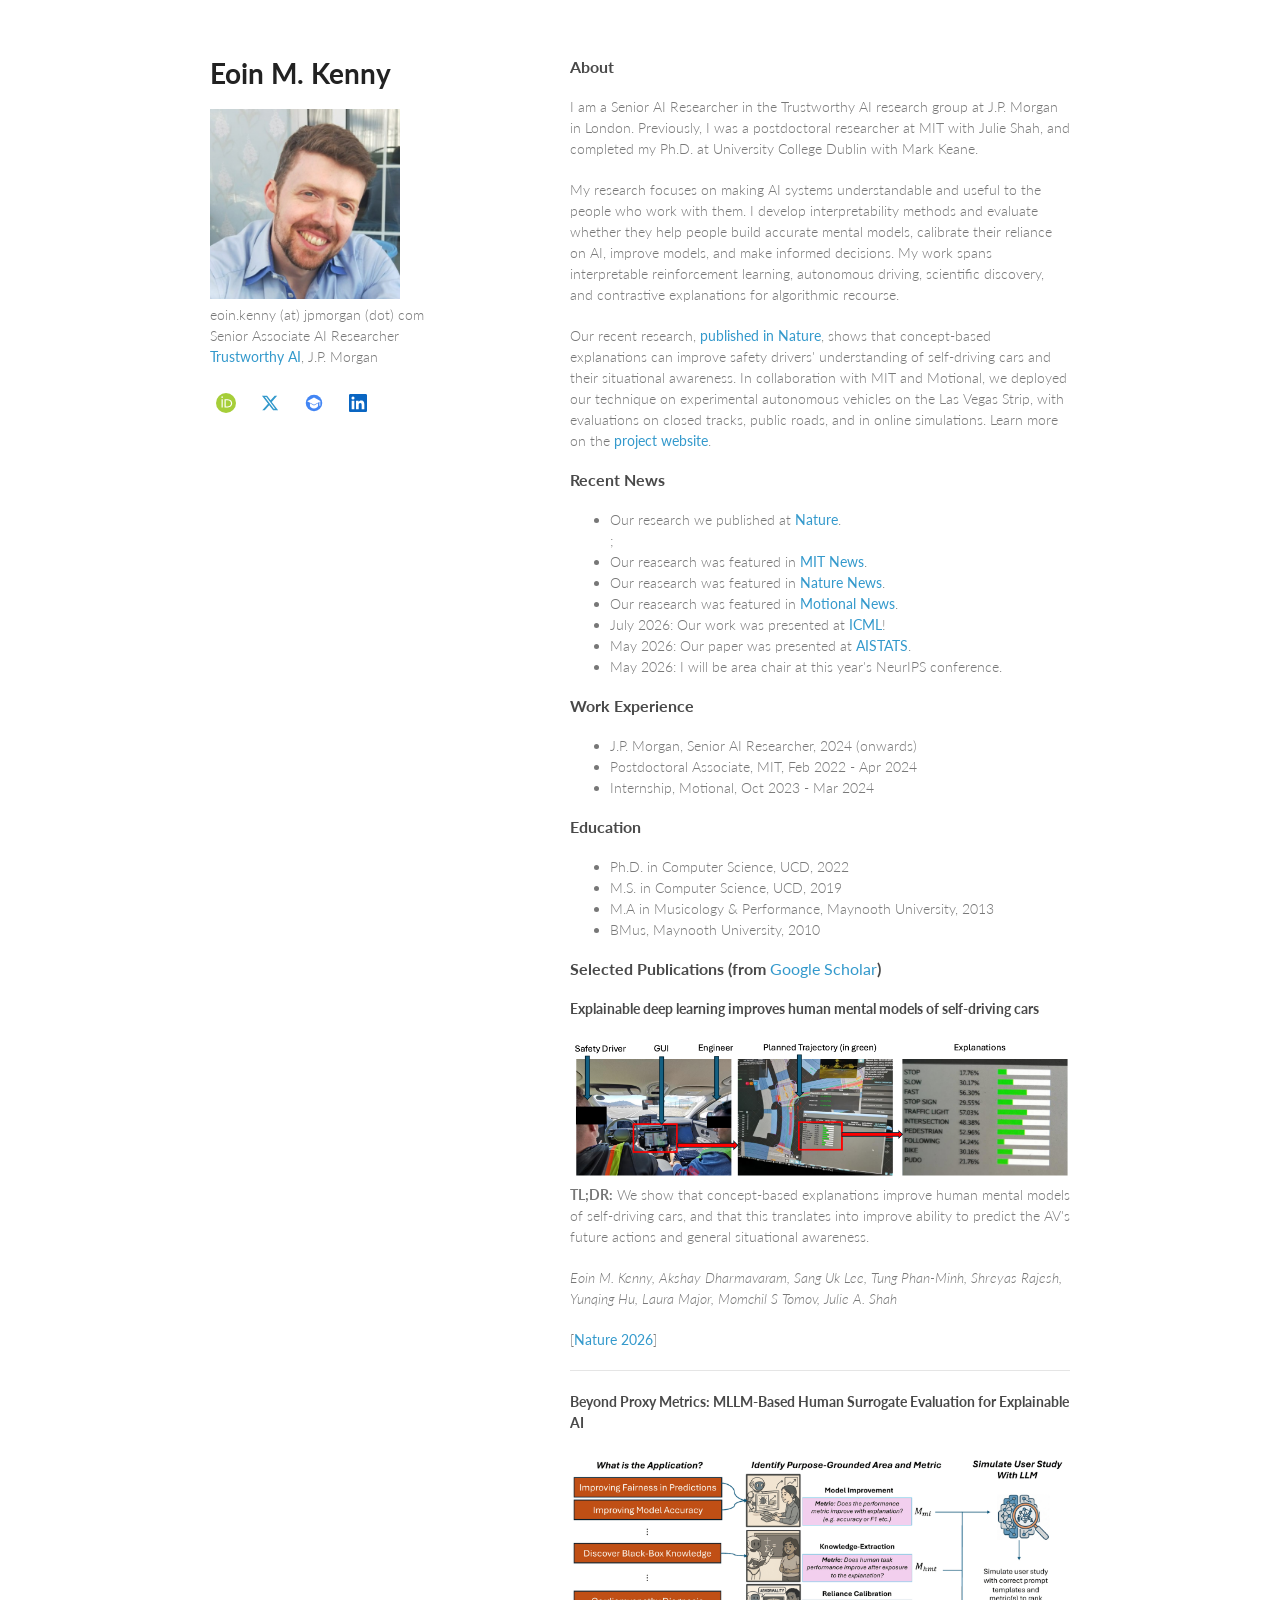
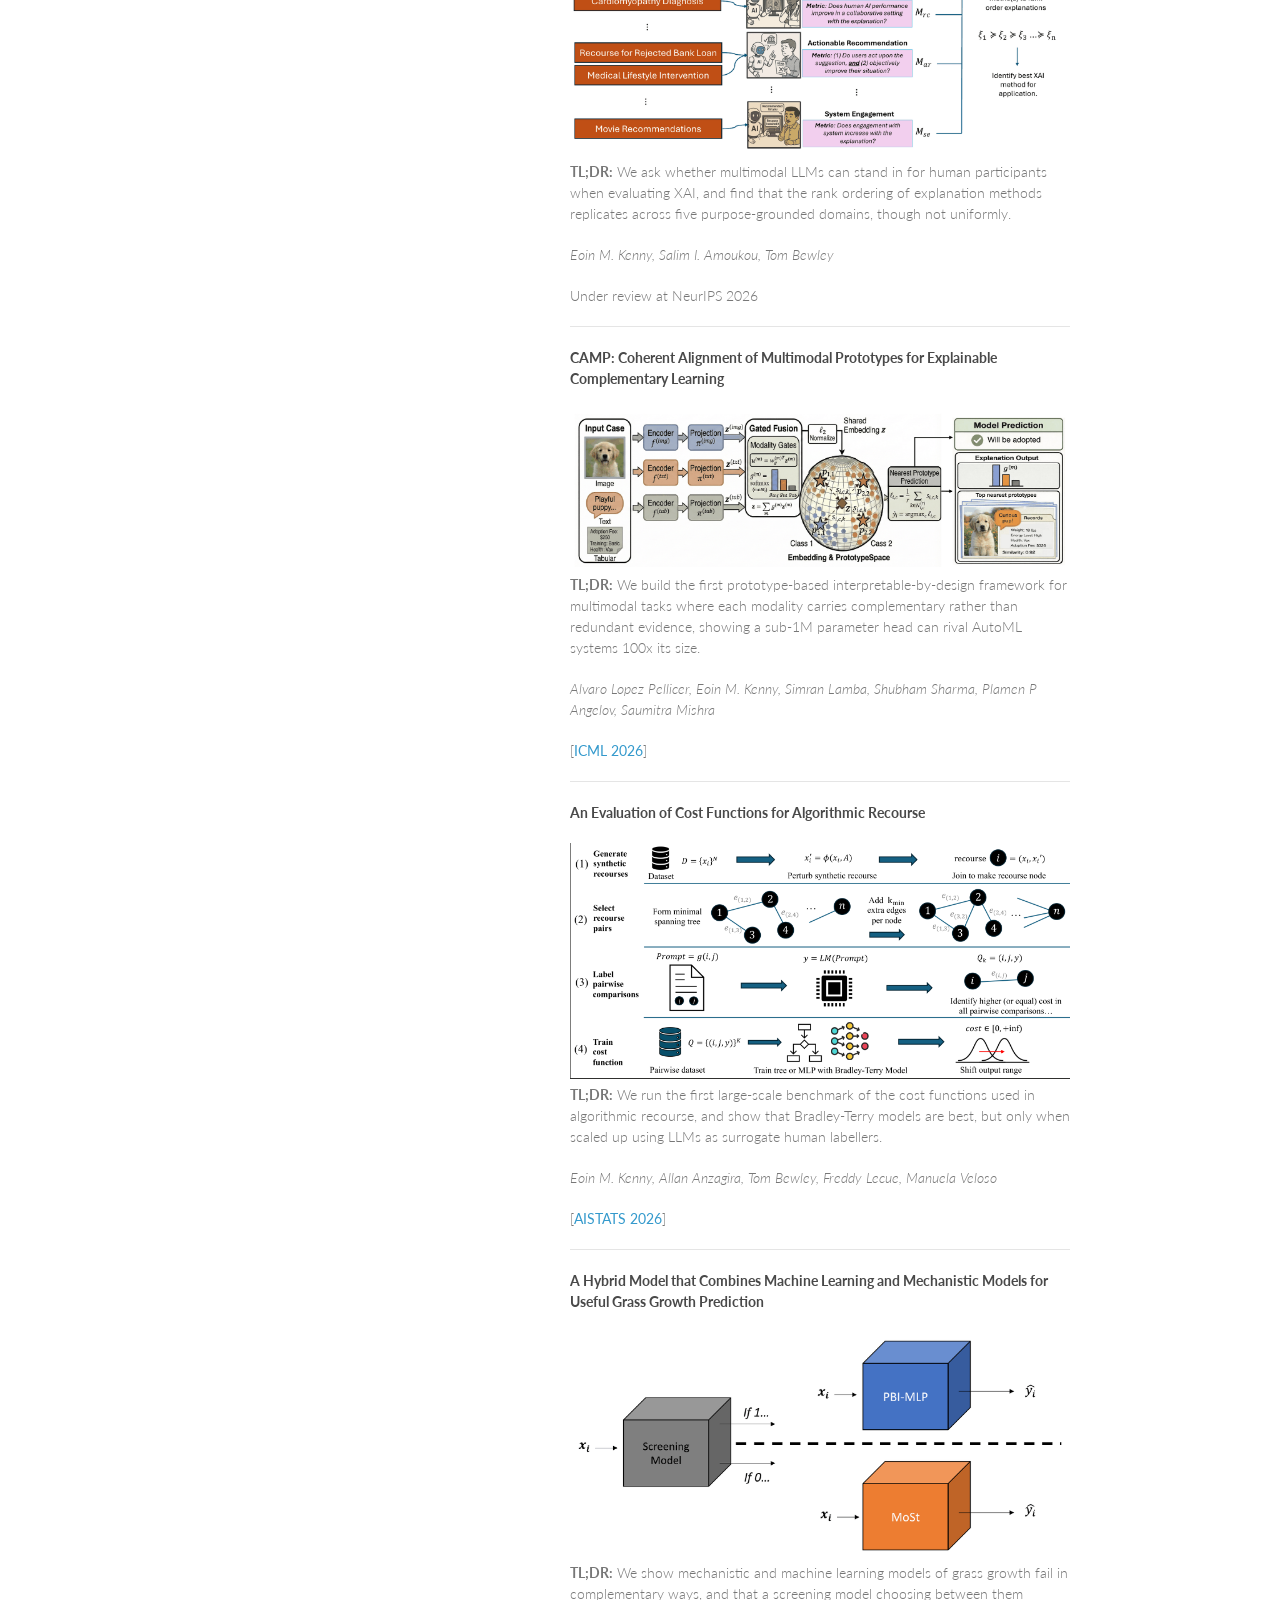
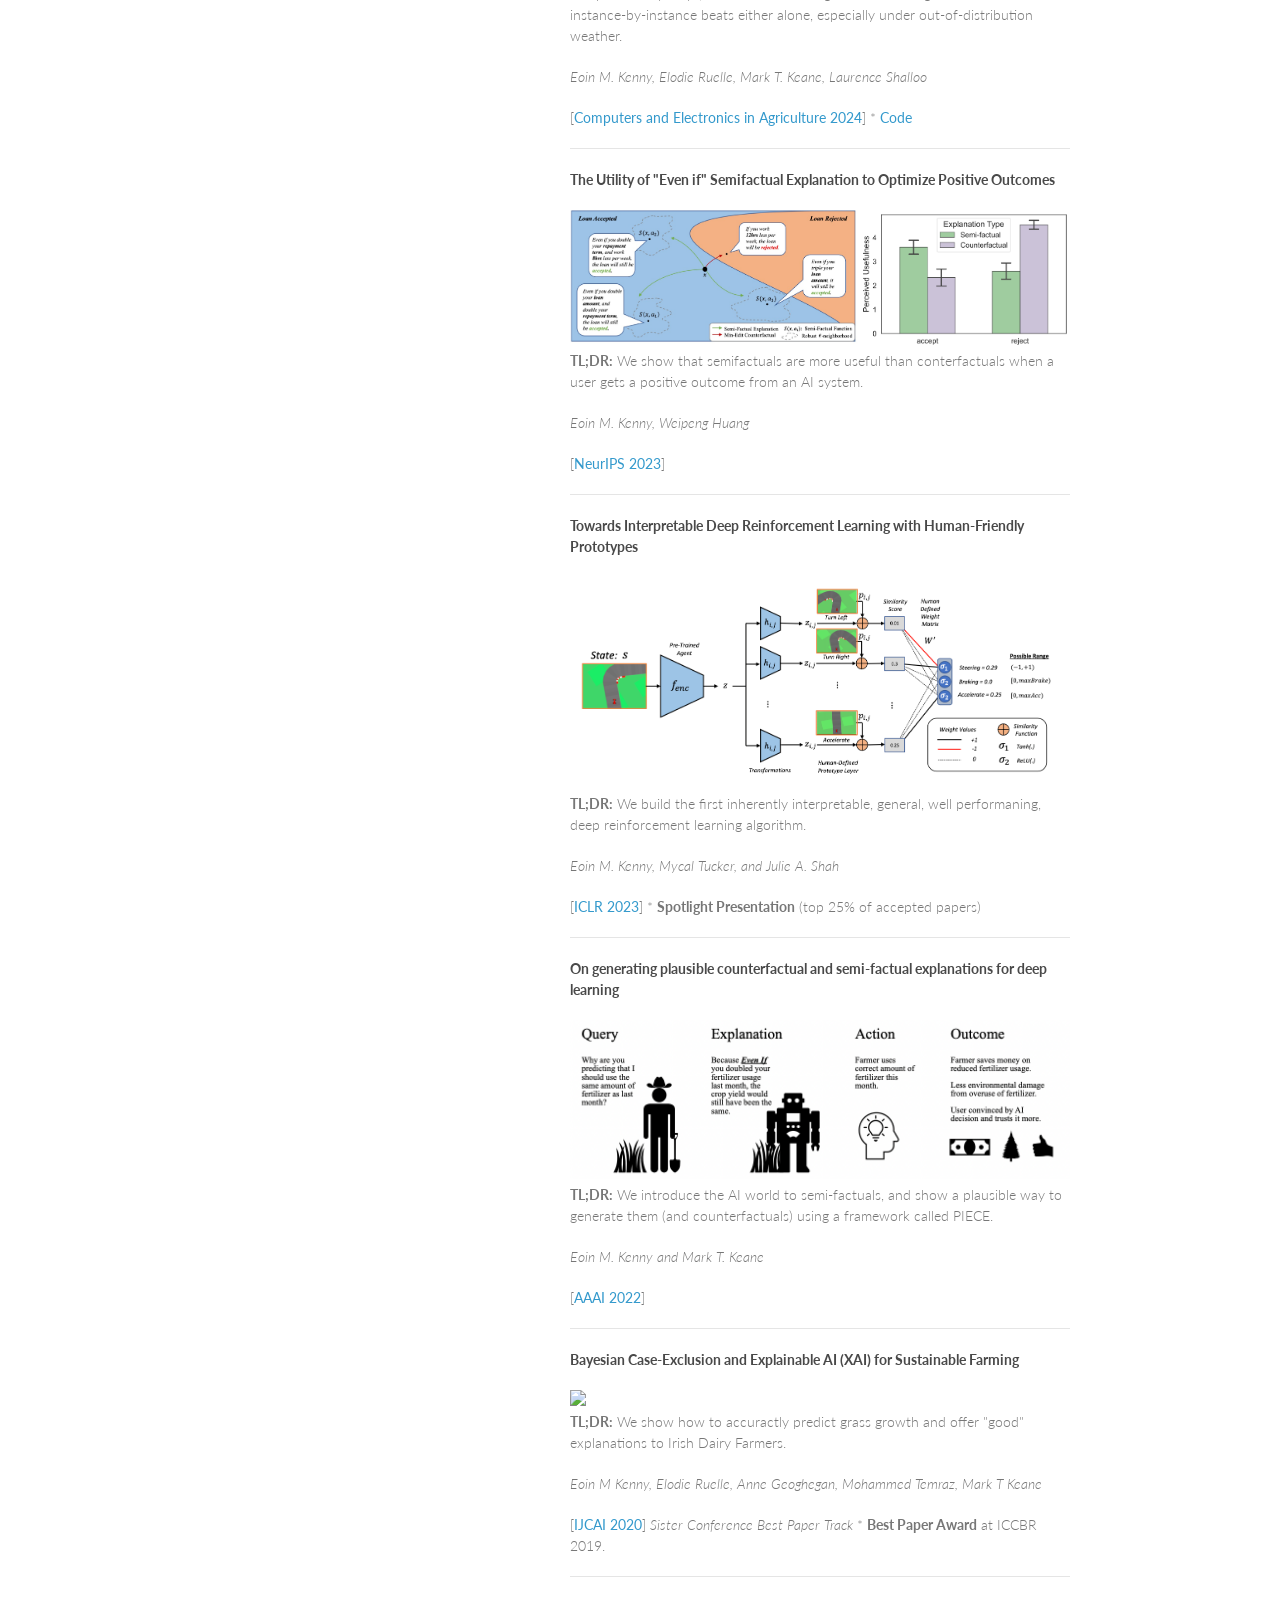
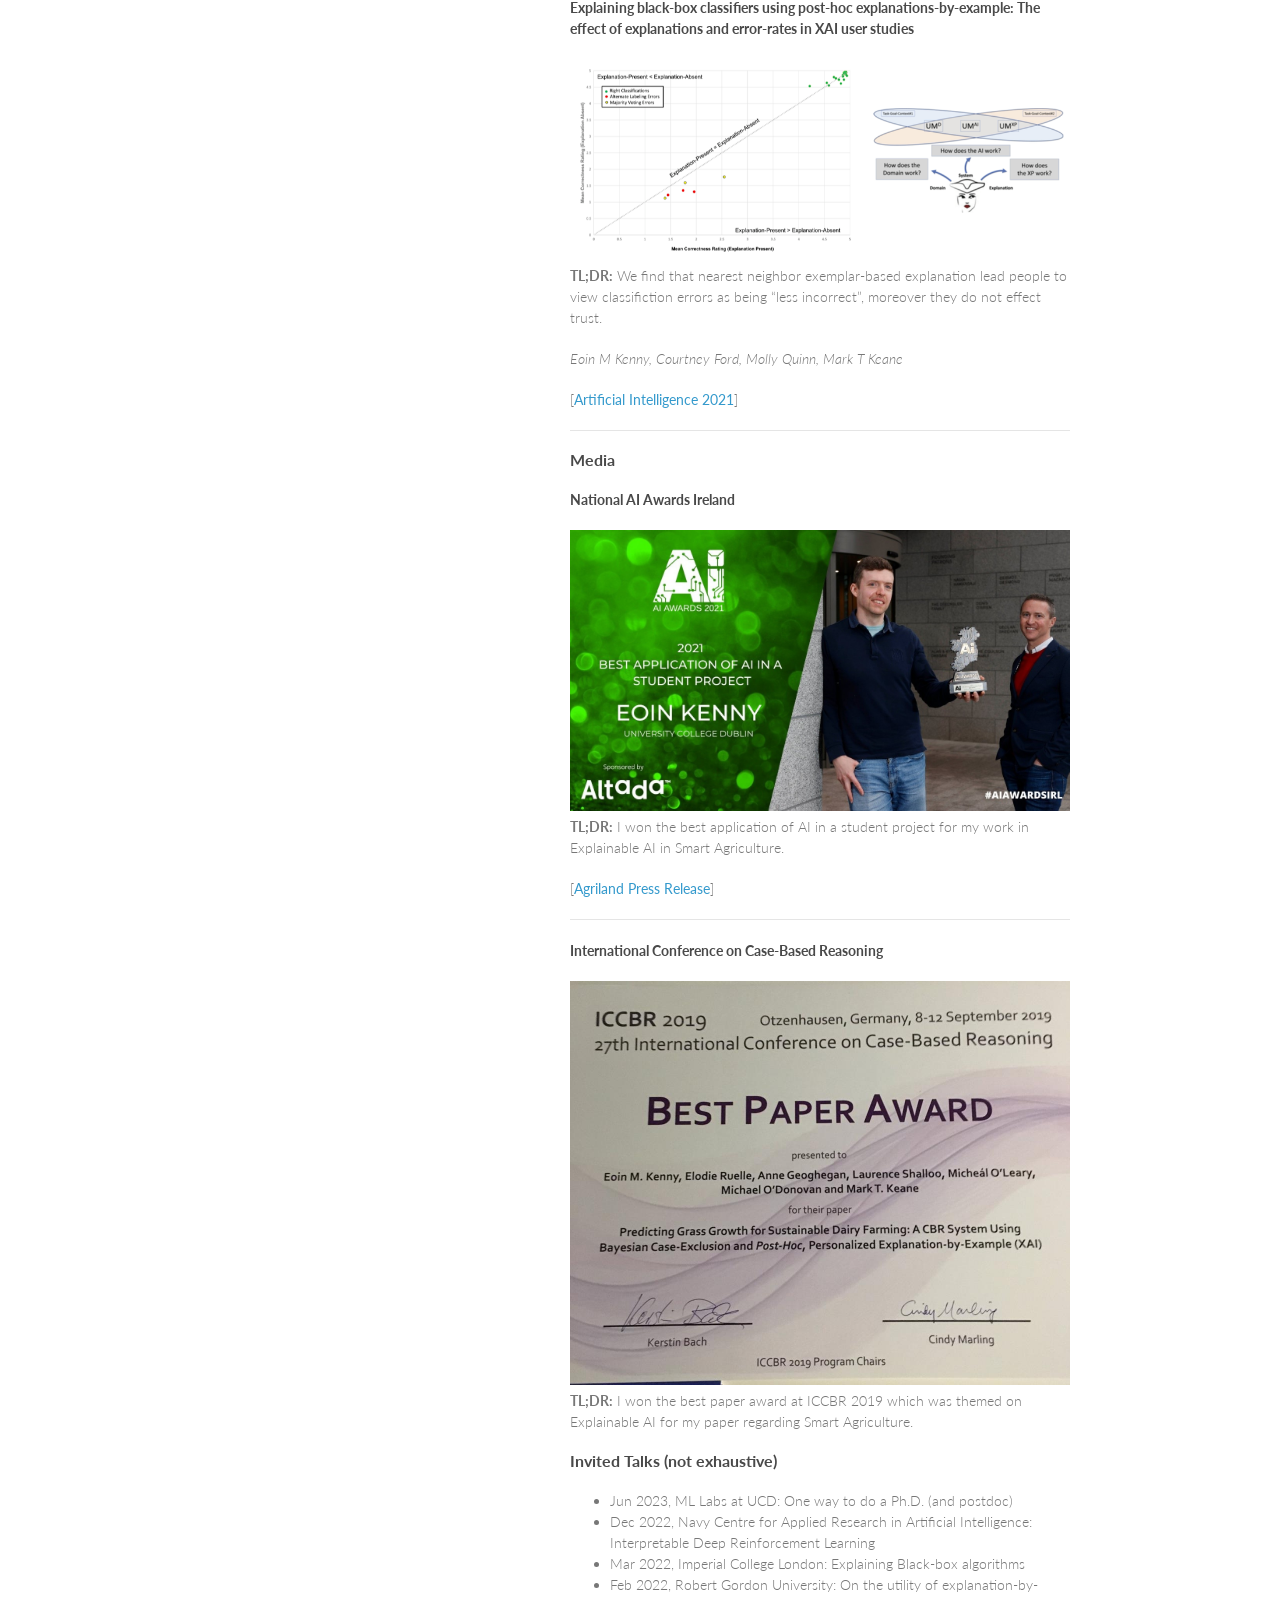
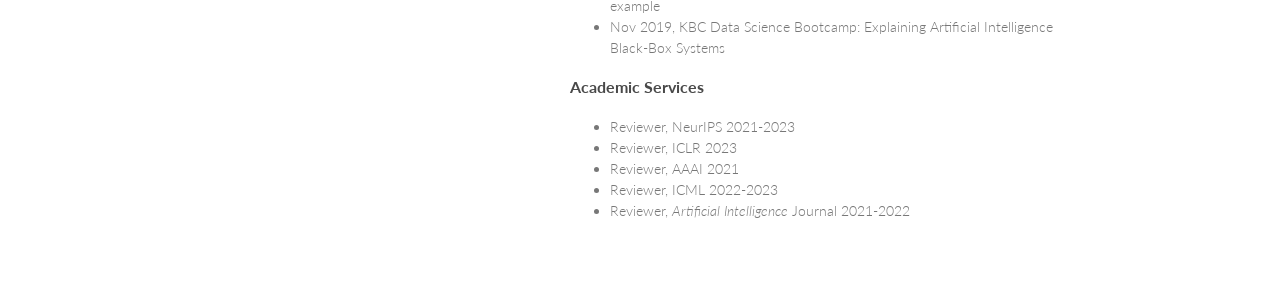
==== commit 40fd1a70: "Update index.html" ====
--- a/index.html
+++ b/index.html
@@ -114,7 +114,7 @@
         My research focuses on making AI systems understandable and useful to the people who work with them.
         I develop interpretability methods and evaluate whether they help people build accurate mental models,
         calibrate their reliance on AI, improve models, and make informed decisions. My work spans
-        interpretable reinforcement learning, autonomous driving, and contrastive explanations for algorithmic recourse.
+        interpretable reinforcement learning, autonomous driving, scientific discovery, and contrastive explanations for algorithmic recourse.
       </p>
 
       <p>
@@ -127,21 +127,11 @@
 
       <h3>Recent News</h3>
       <ul>
-        <li>
-          <strong>Our research is now published in Nature!</strong>
-          We show that concept-based explanations help safety drivers understand and anticipate the behaviour
-          of self-driving cars, with practical benefits for situational awareness. In one example, the explanations
-          revealed that a car stopped primarily because it incorrectly detected a stopped vehicle ahead,
-          although it would still have stopped for the pedestrian. Drivers could anticipate this behaviour in
-          counterfactual tests thanks to their improved mental models. This work was a collaboration between
-          MIT and Motional, including Momchil Tomov and Julie Shah.
-          <br />
-          <a href="https://lnkd.in/eiqH-DR8">Paper</a> &middot;
-          <a href="https://lnkd.in/eh__SpNG">Project website and video</a> &middot;
-          <a href="https://lnkd.in/etstv4cy">MIT News</a> &middot;
-          <a href="https://lnkd.in/eQTzdwny">Nature News</a> &middot;
-          <a href="https://lnkd.in/eXgK-TZB">Motional News</a>
-        </li>
+        <li>Our research we published at 
+          <a href="https://lnkd.in/eiqH-DR8">Nature</a>.</li>;
+        <li>Our reasearch was featured in <a href="https://lnkd.in/etstv4cy">MIT News</a>.</li>
+        <li>Our reasearch was featured in <a href="https://lnkd.in/eQTzdwny">Nature News</a>.</li>
+        <li>Our reasearch was featured in <a href="https://lnkd.in/eXgK-TZB">Motional News</a>.</li>
         <li>July 2026: Our work was presented at <a href="https://openreview.net/forum?id=PpbkFw3ybY&referrer=%5Bthe%20profile%20of%20Simran%20Lamba%5D(%2Fprofile%3Fid%3D~Simran_Lamba1)/">ICML</a>!</li>
         <li>May 2026: Our paper was presented at <a href="https://openreview.net/forum?id=vAawi6vLTG">AISTATS</a>.</li>
         <li>May 2026: I will be area chair at this year's NeurIPS conference.</li>
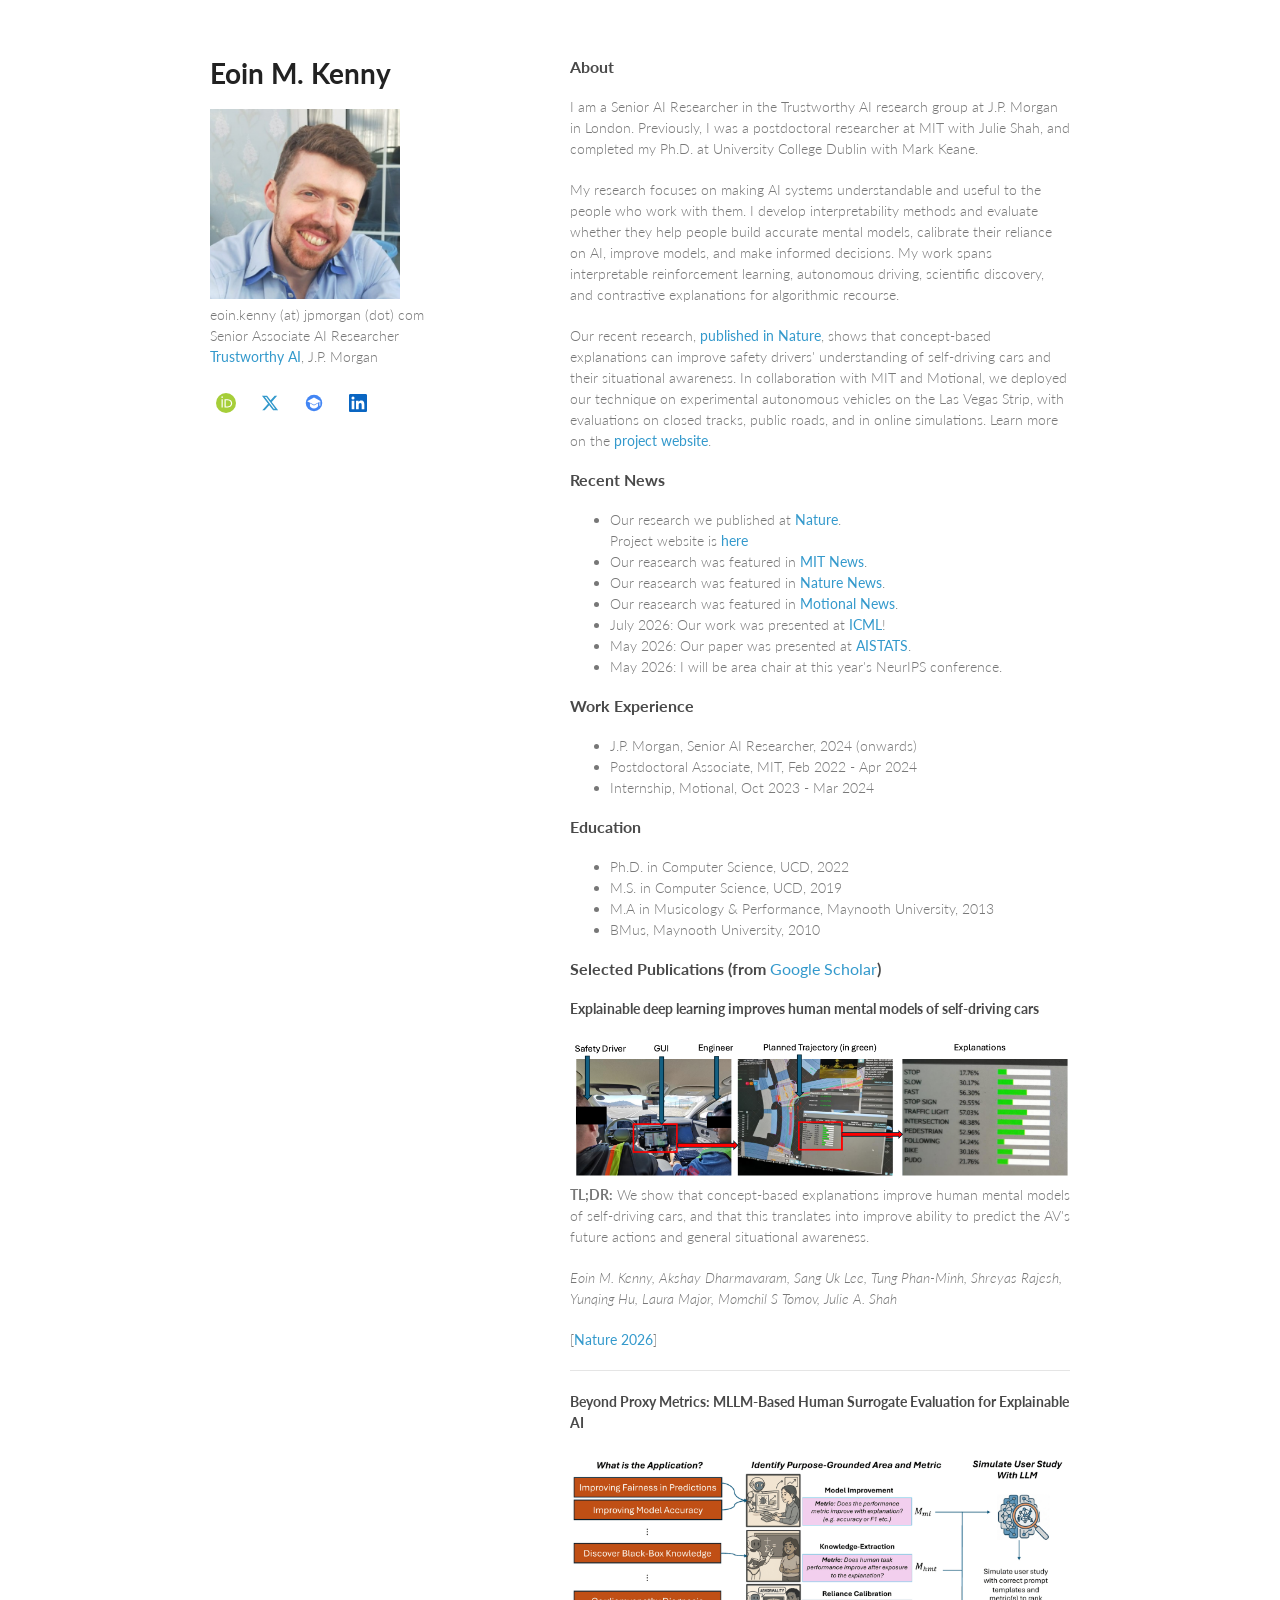
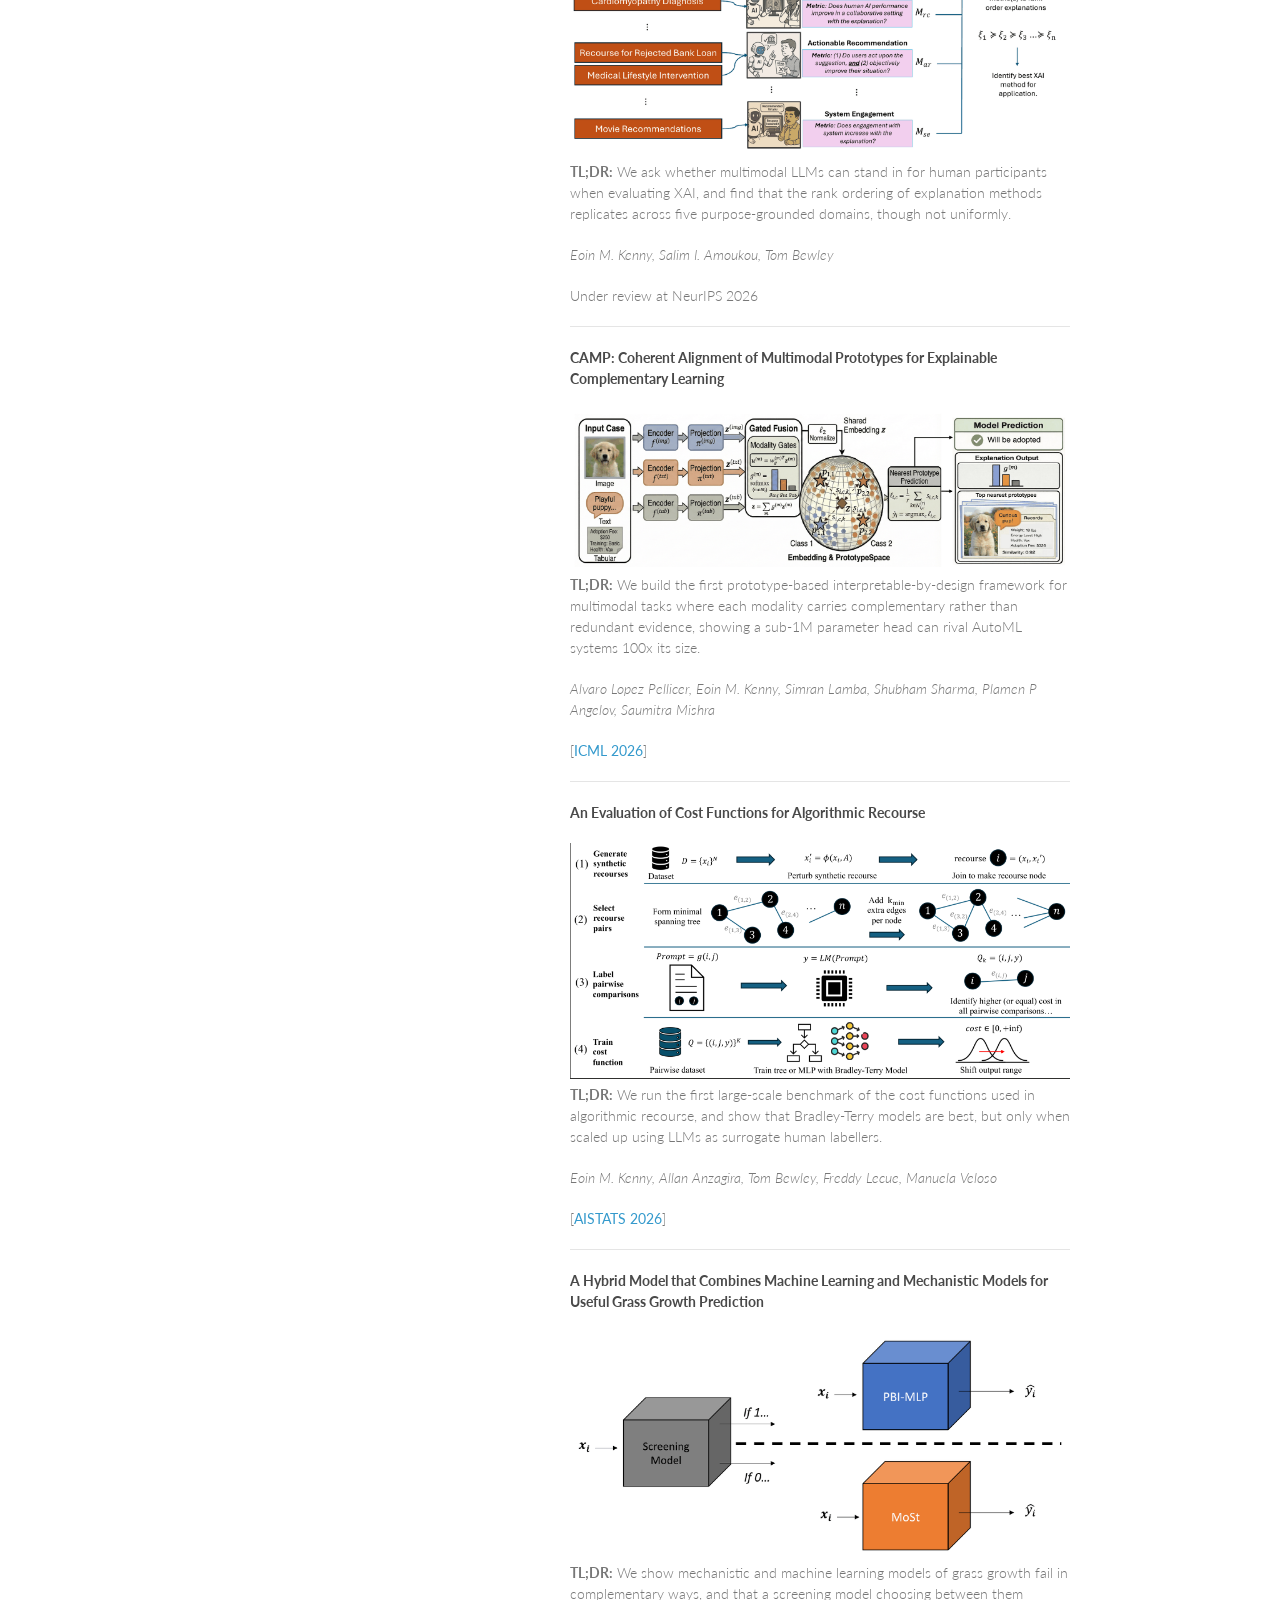
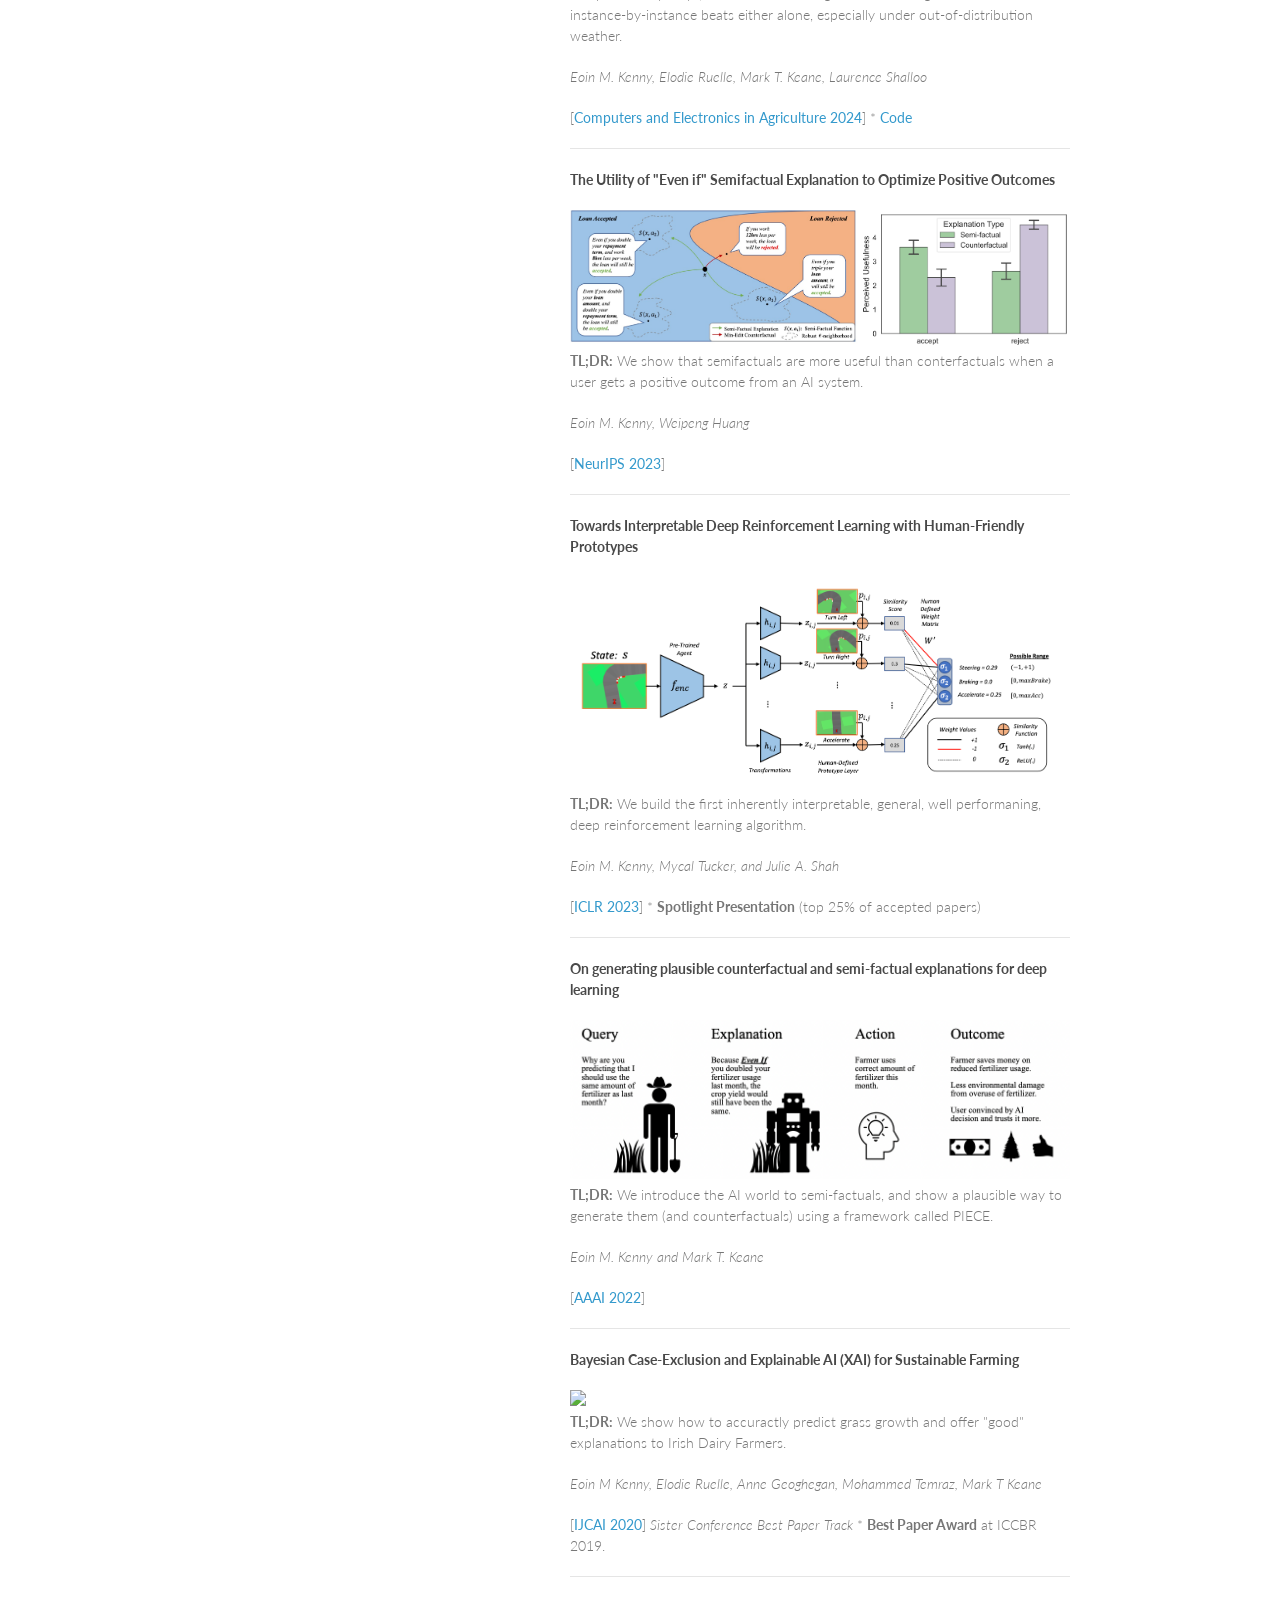
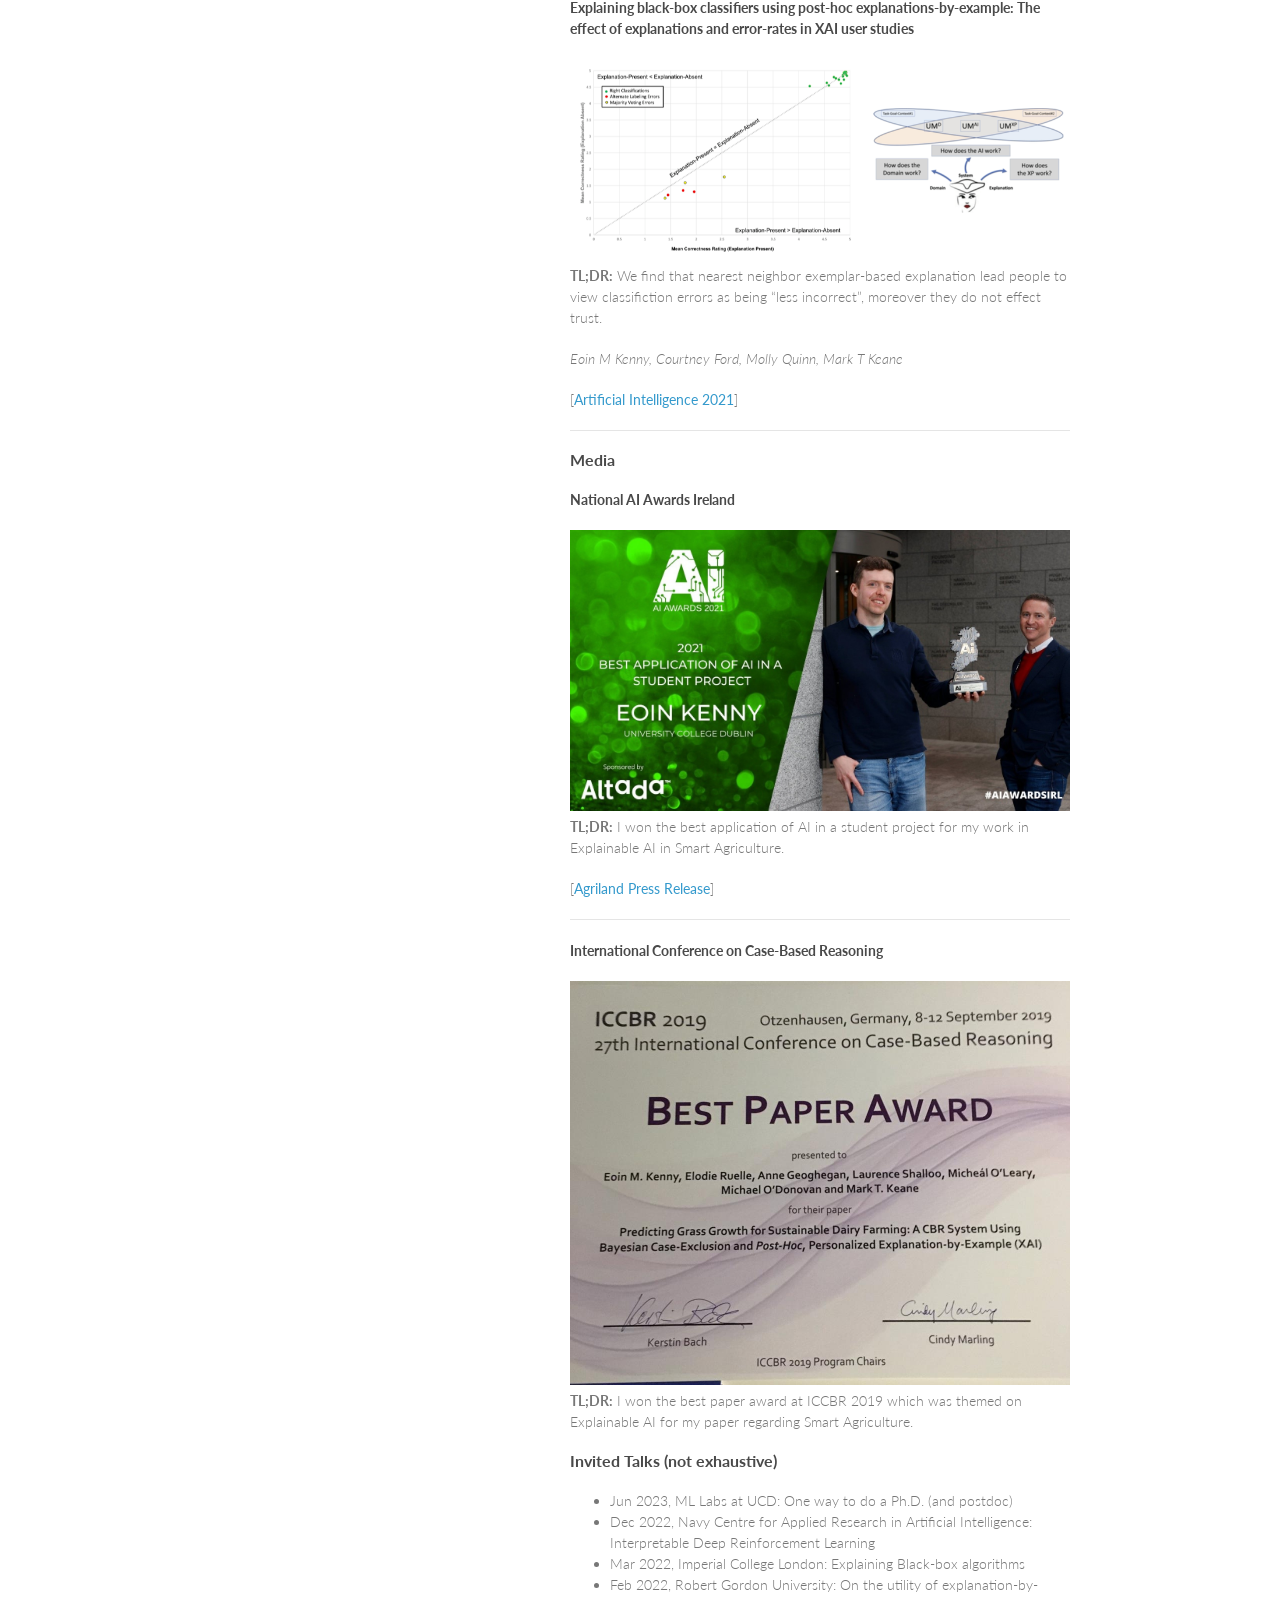
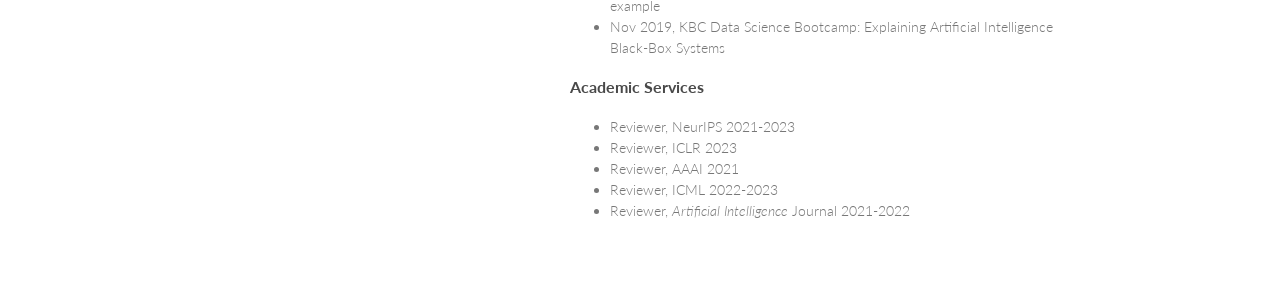
==== commit 3ef70943: "Update index.html" ====
--- a/index.html
+++ b/index.html
@@ -128,10 +128,10 @@
       <h3>Recent News</h3>
       <ul>
         <li>Our research we published at 
-          <a href="https://lnkd.in/eiqH-DR8">Nature</a>.</li>;
-        <li>Our reasearch was featured in <a href="https://lnkd.in/etstv4cy">MIT News</a>.</li>
-        <li>Our reasearch was featured in <a href="https://lnkd.in/eQTzdwny">Nature News</a>.</li>
-        <li>Our reasearch was featured in <a href="https://lnkd.in/eXgK-TZB">Motional News</a>.</li>
+          <a href="https://www.nature.com/articles/s41586-026-10950-5">Nature</a>.</li> Project website is <a href="https://tomov.github.io/CW-Net/">here</a>
+        <li>Our reasearch was featured in <a href="https://news.mit.edu/2026/system-helps-humans-predict-when-self-driving-cars-will-make-mistakes-0902">MIT News</a>.</li>
+        <li>Our reasearch was featured in <a href="https://www.nature.com/articles/d41586-026-02467-8">Nature News</a>.</li>
+        <li>Our reasearch was featured in <a href="https://motional.com/news/inside-brain-self-driving-car-how-motional-and-mit-are-cracking-open-black-box-ai">Motional News</a>.</li>
         <li>July 2026: Our work was presented at <a href="https://openreview.net/forum?id=PpbkFw3ybY&referrer=%5Bthe%20profile%20of%20Simran%20Lamba%5D(%2Fprofile%3Fid%3D~Simran_Lamba1)/">ICML</a>!</li>
         <li>May 2026: Our paper was presented at <a href="https://openreview.net/forum?id=vAawi6vLTG">AISTATS</a>.</li>
         <li>May 2026: I will be area chair at this year's NeurIPS conference.</li>
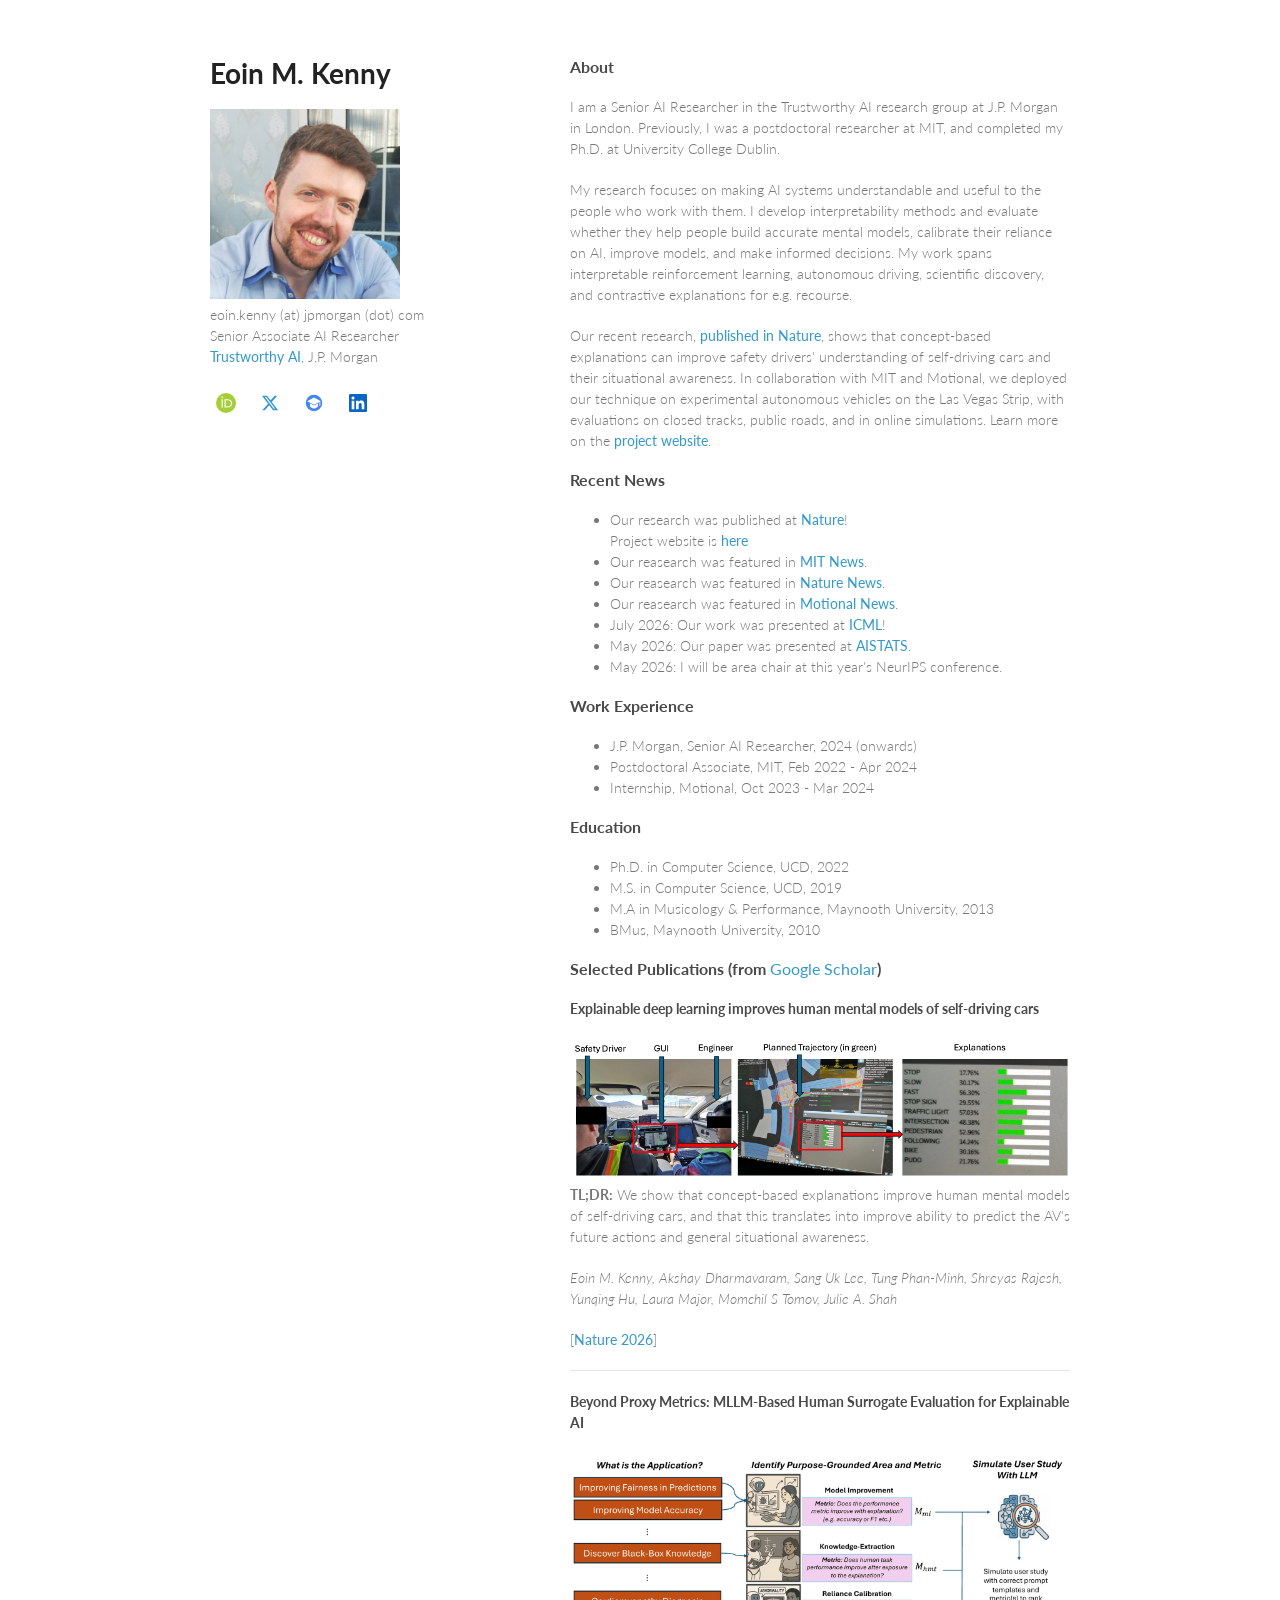
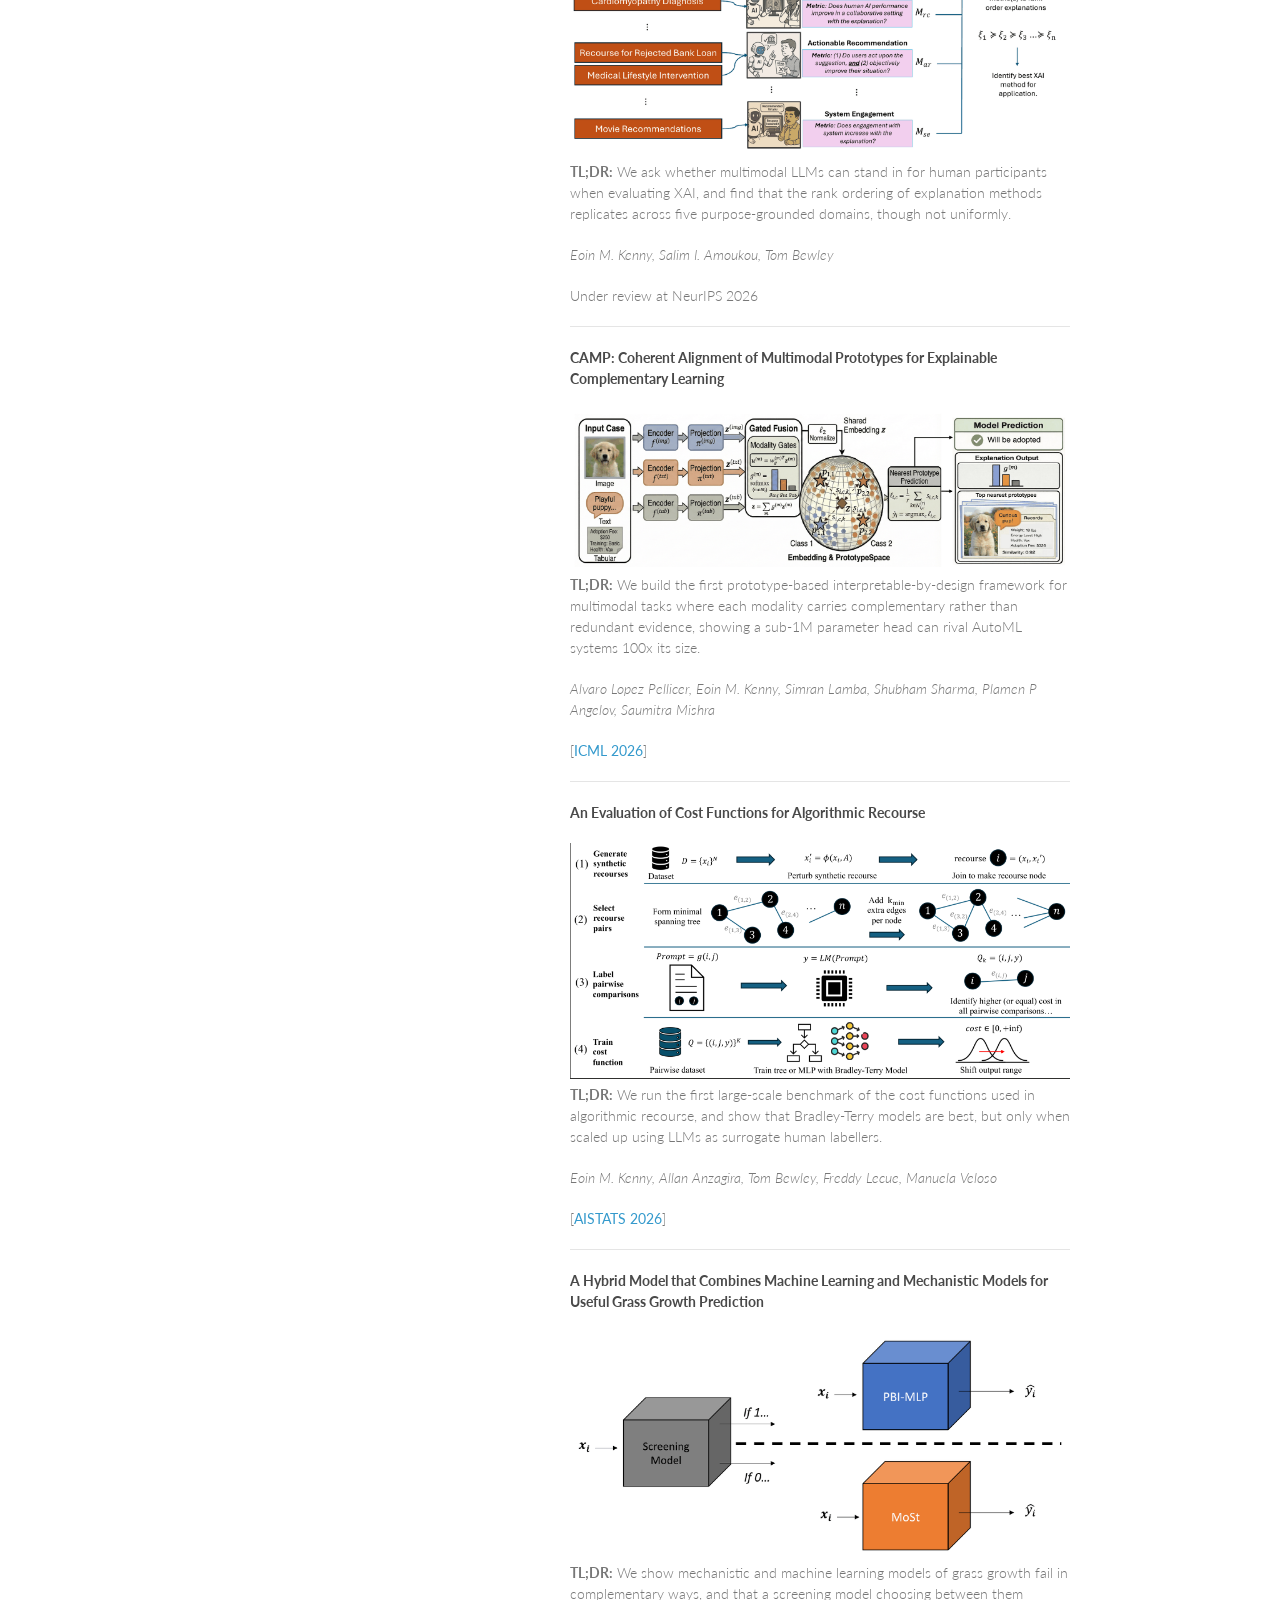
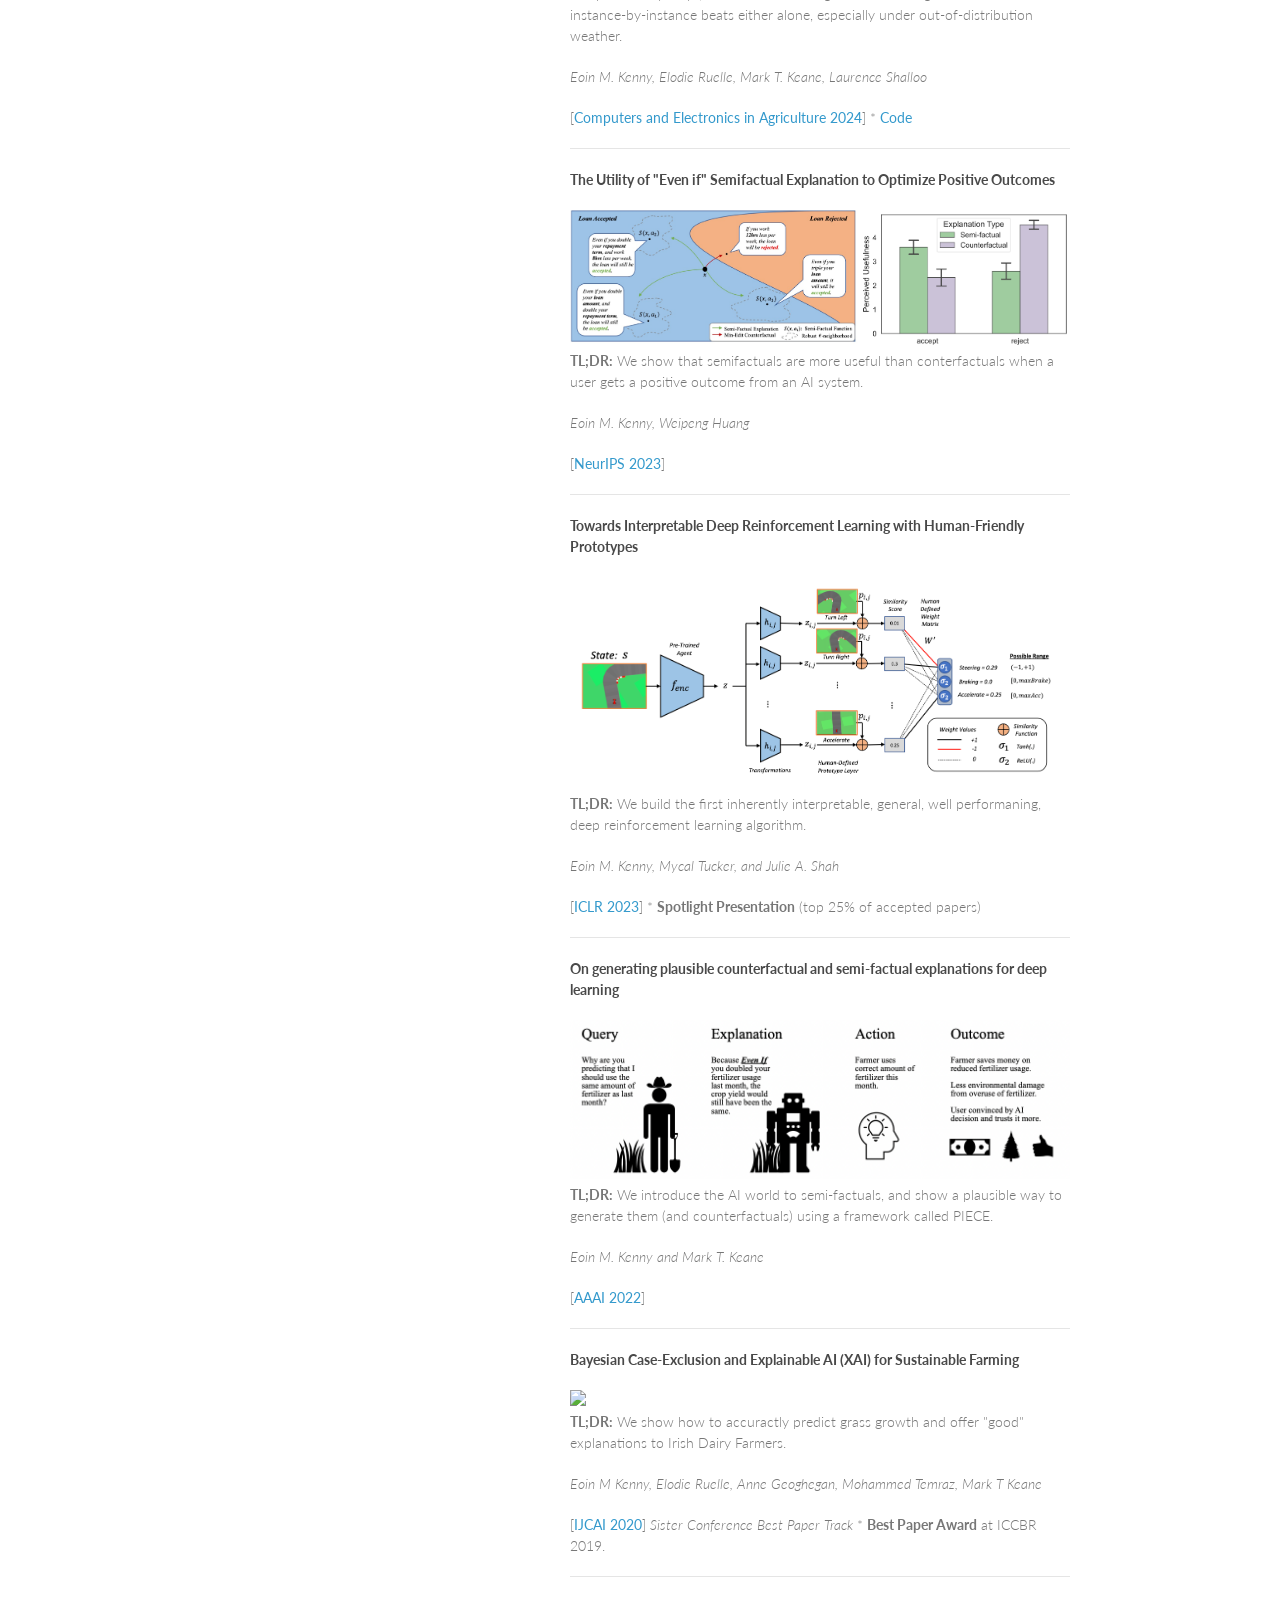
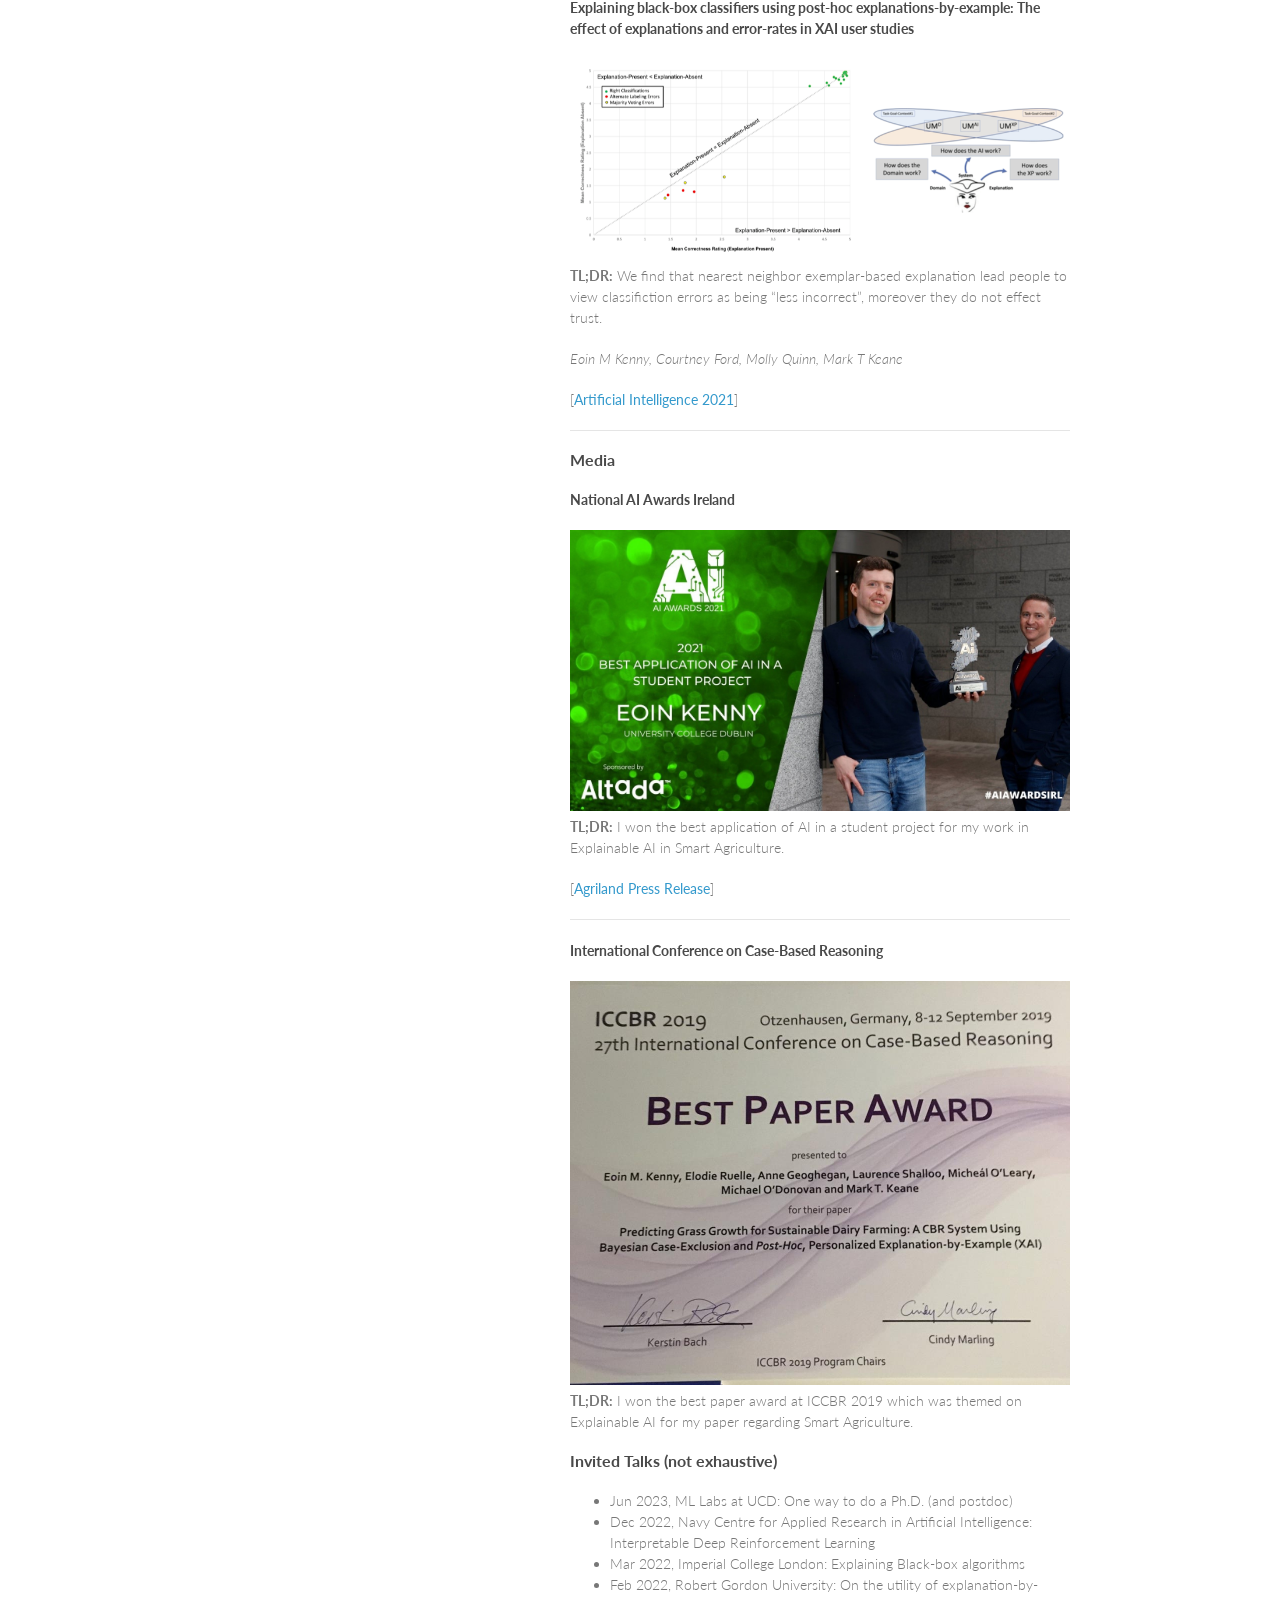
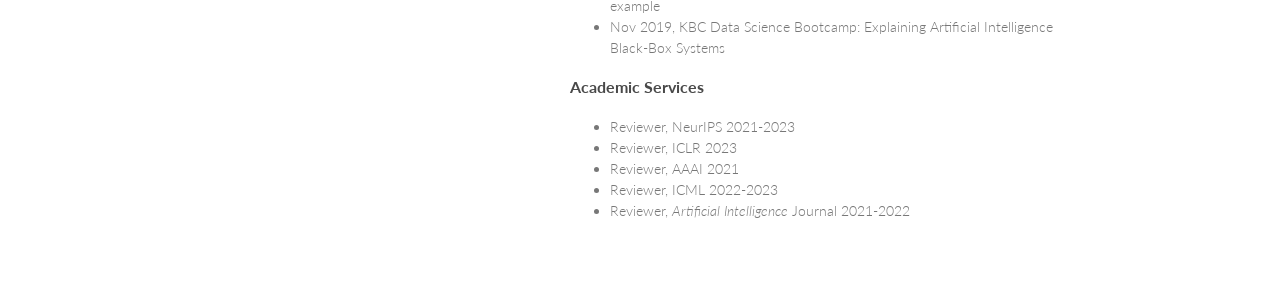
==== commit 7a8e3579: "Update index.html" ====
--- a/index.html
+++ b/index.html
@@ -106,15 +106,15 @@
       <h3>About</h3>
       <p>
         I am a Senior AI Researcher in the Trustworthy AI research group at J.P. Morgan in London.
-        Previously, I was a postdoctoral researcher at MIT with Julie Shah, and completed my Ph.D.
-        at University College Dublin with Mark Keane.
+        Previously, I was a postdoctoral researcher at MIT, and completed my Ph.D.
+        at University College Dublin.
       </p>
 
       <p>
         My research focuses on making AI systems understandable and useful to the people who work with them.
         I develop interpretability methods and evaluate whether they help people build accurate mental models,
         calibrate their reliance on AI, improve models, and make informed decisions. My work spans
-        interpretable reinforcement learning, autonomous driving, scientific discovery, and contrastive explanations for algorithmic recourse.
+        interpretable reinforcement learning, autonomous driving, scientific discovery, and contrastive explanations for e.g. recourse.
       </p>
 
       <p>
@@ -127,8 +127,8 @@
 
       <h3>Recent News</h3>
       <ul>
-        <li>Our research we published at 
-          <a href="https://www.nature.com/articles/s41586-026-10950-5">Nature</a>.</li> Project website is <a href="https://tomov.github.io/CW-Net/">here</a>
+        <li>Our research was published at 
+          <a href="https://www.nature.com/articles/s41586-026-10950-5">Nature</a>!</li> Project website is <a href="https://tomov.github.io/CW-Net/">here</a>
         <li>Our reasearch was featured in <a href="https://news.mit.edu/2026/system-helps-humans-predict-when-self-driving-cars-will-make-mistakes-0902">MIT News</a>.</li>
         <li>Our reasearch was featured in <a href="https://www.nature.com/articles/d41586-026-02467-8">Nature News</a>.</li>
         <li>Our reasearch was featured in <a href="https://motional.com/news/inside-brain-self-driving-car-how-motional-and-mit-are-cracking-open-black-box-ai">Motional News</a>.</li>
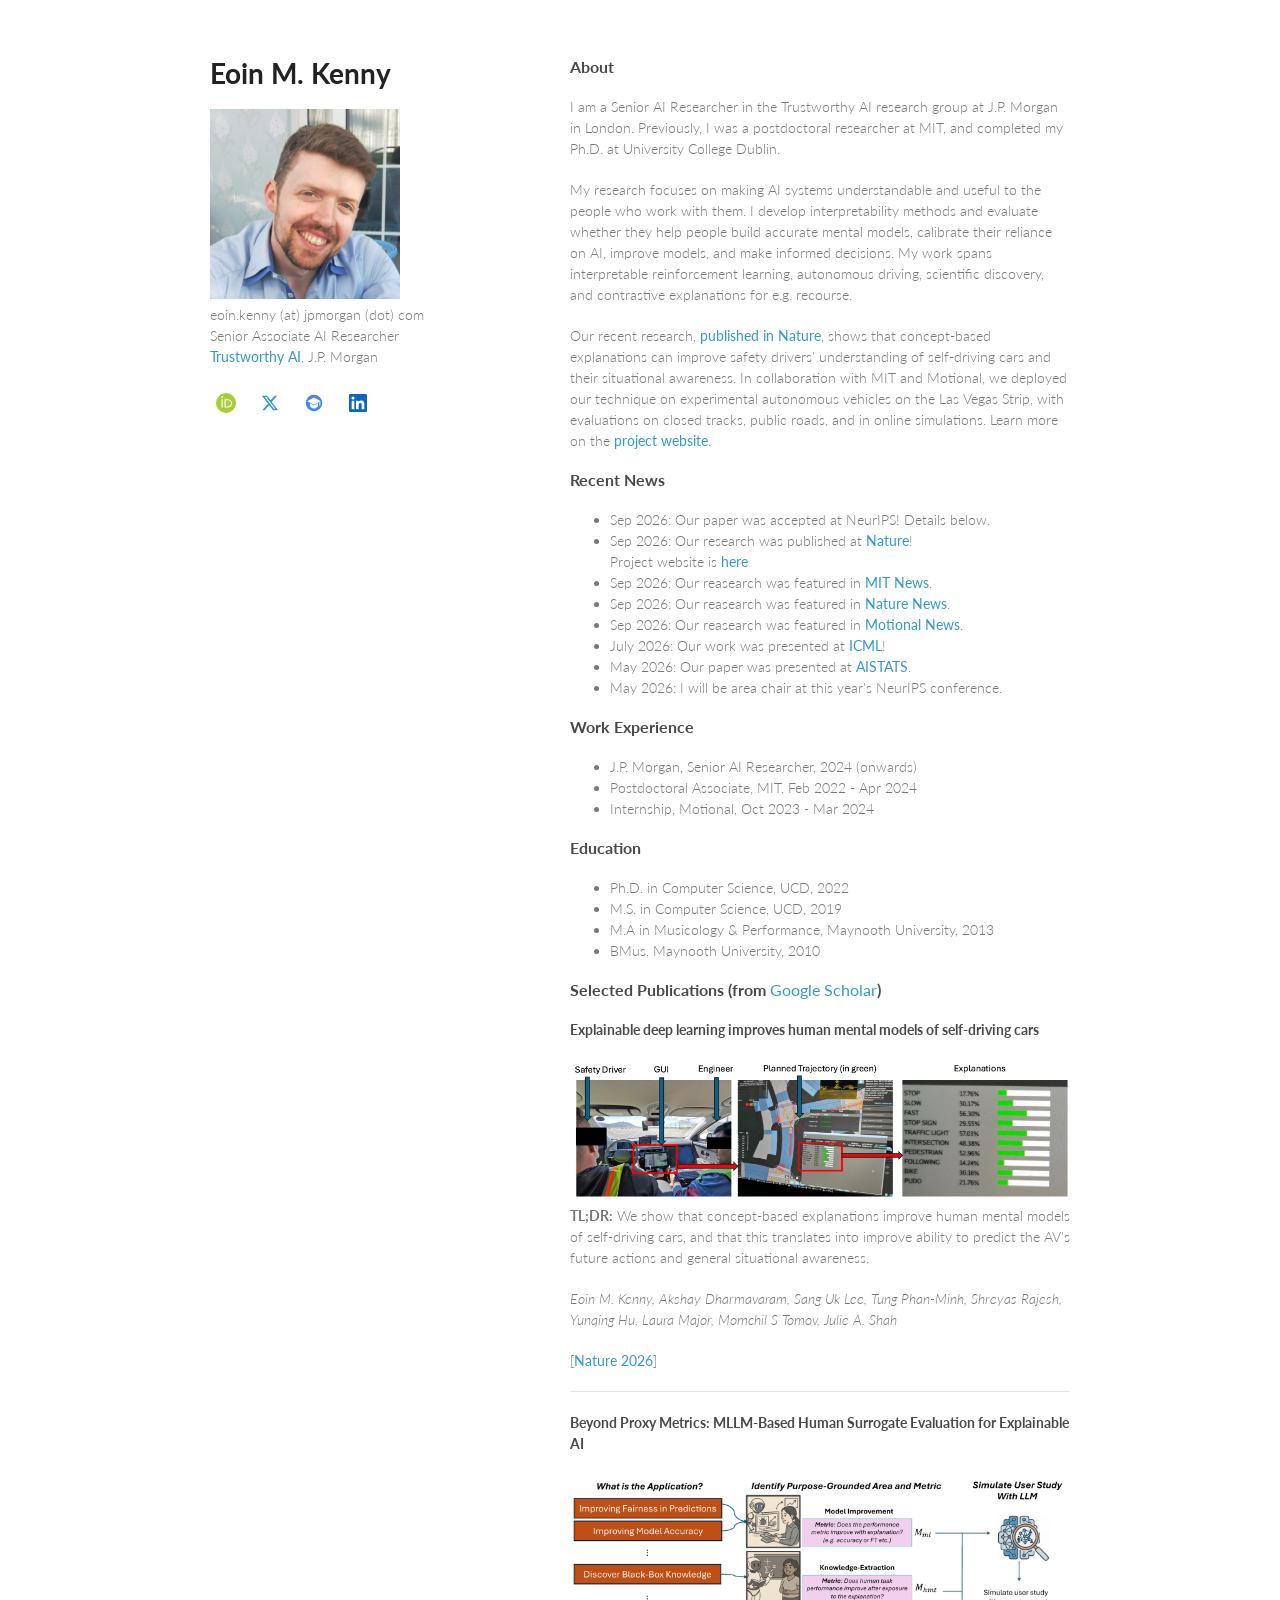
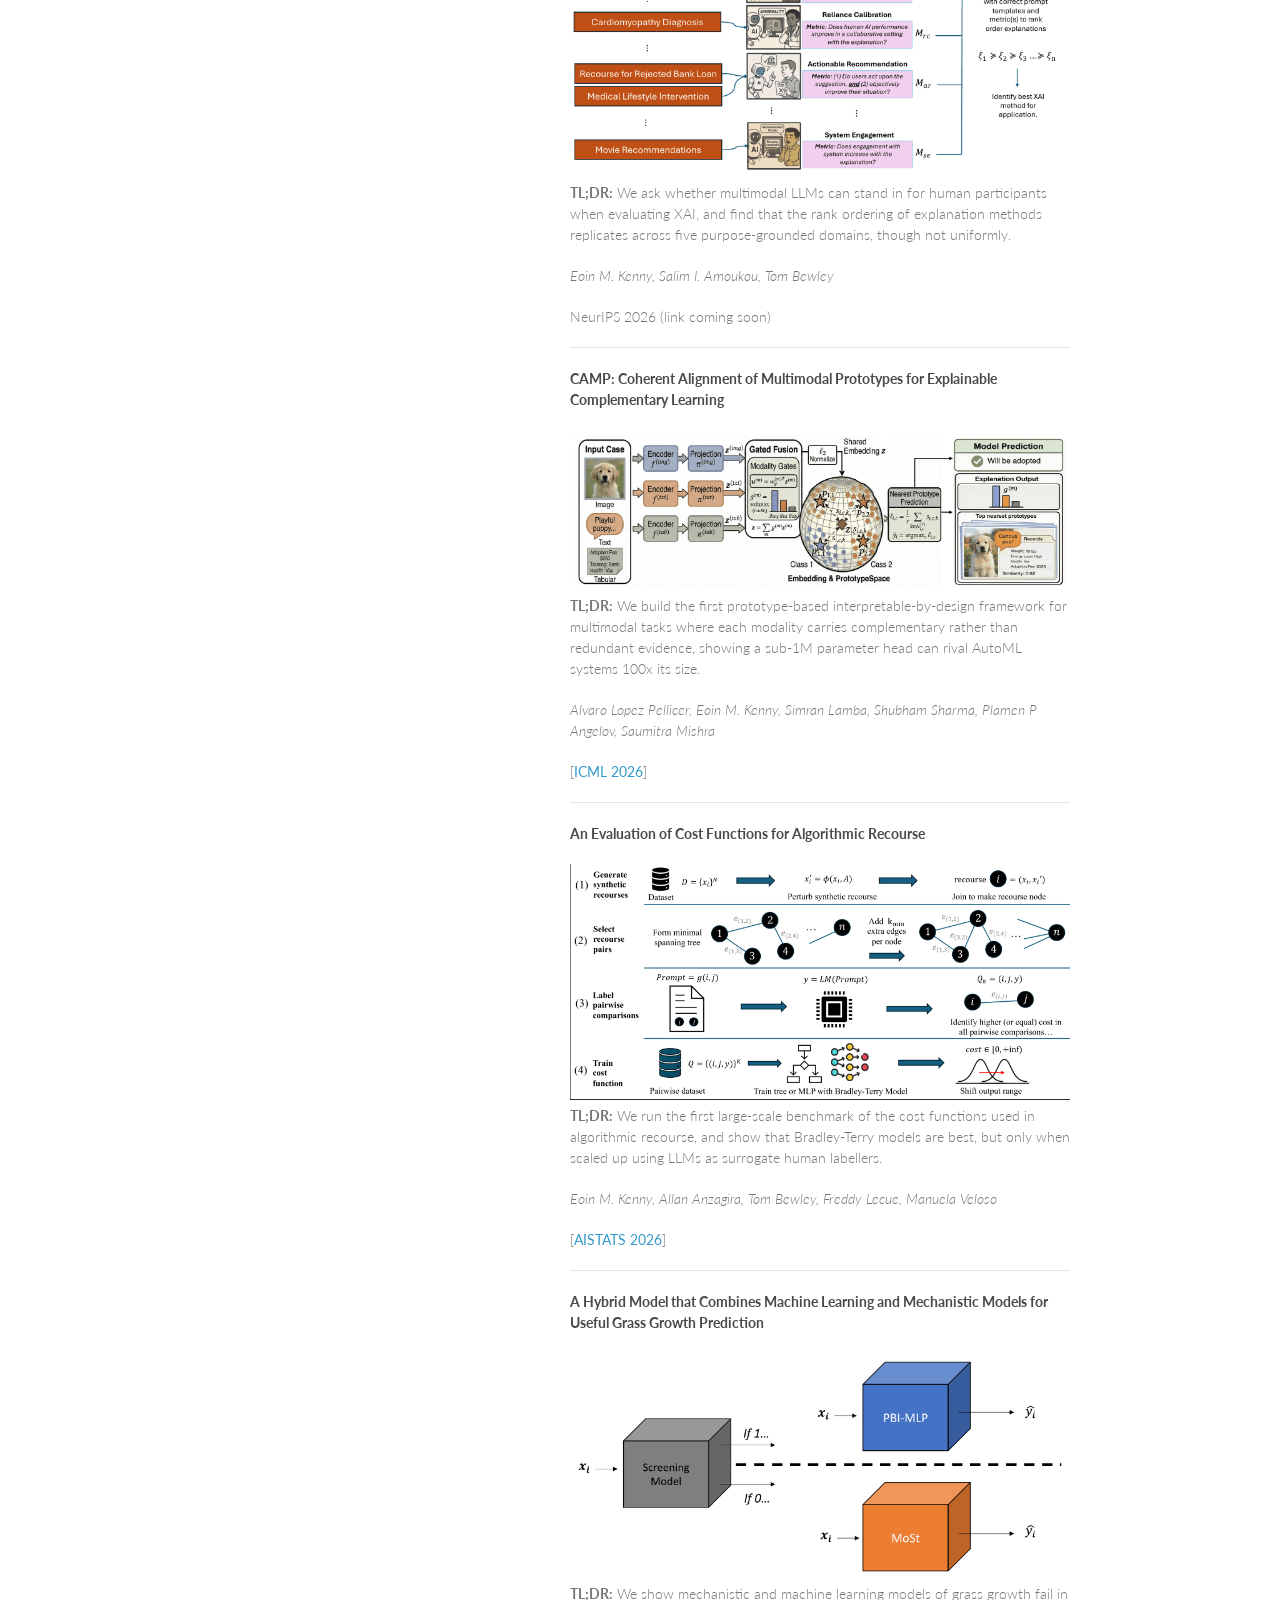
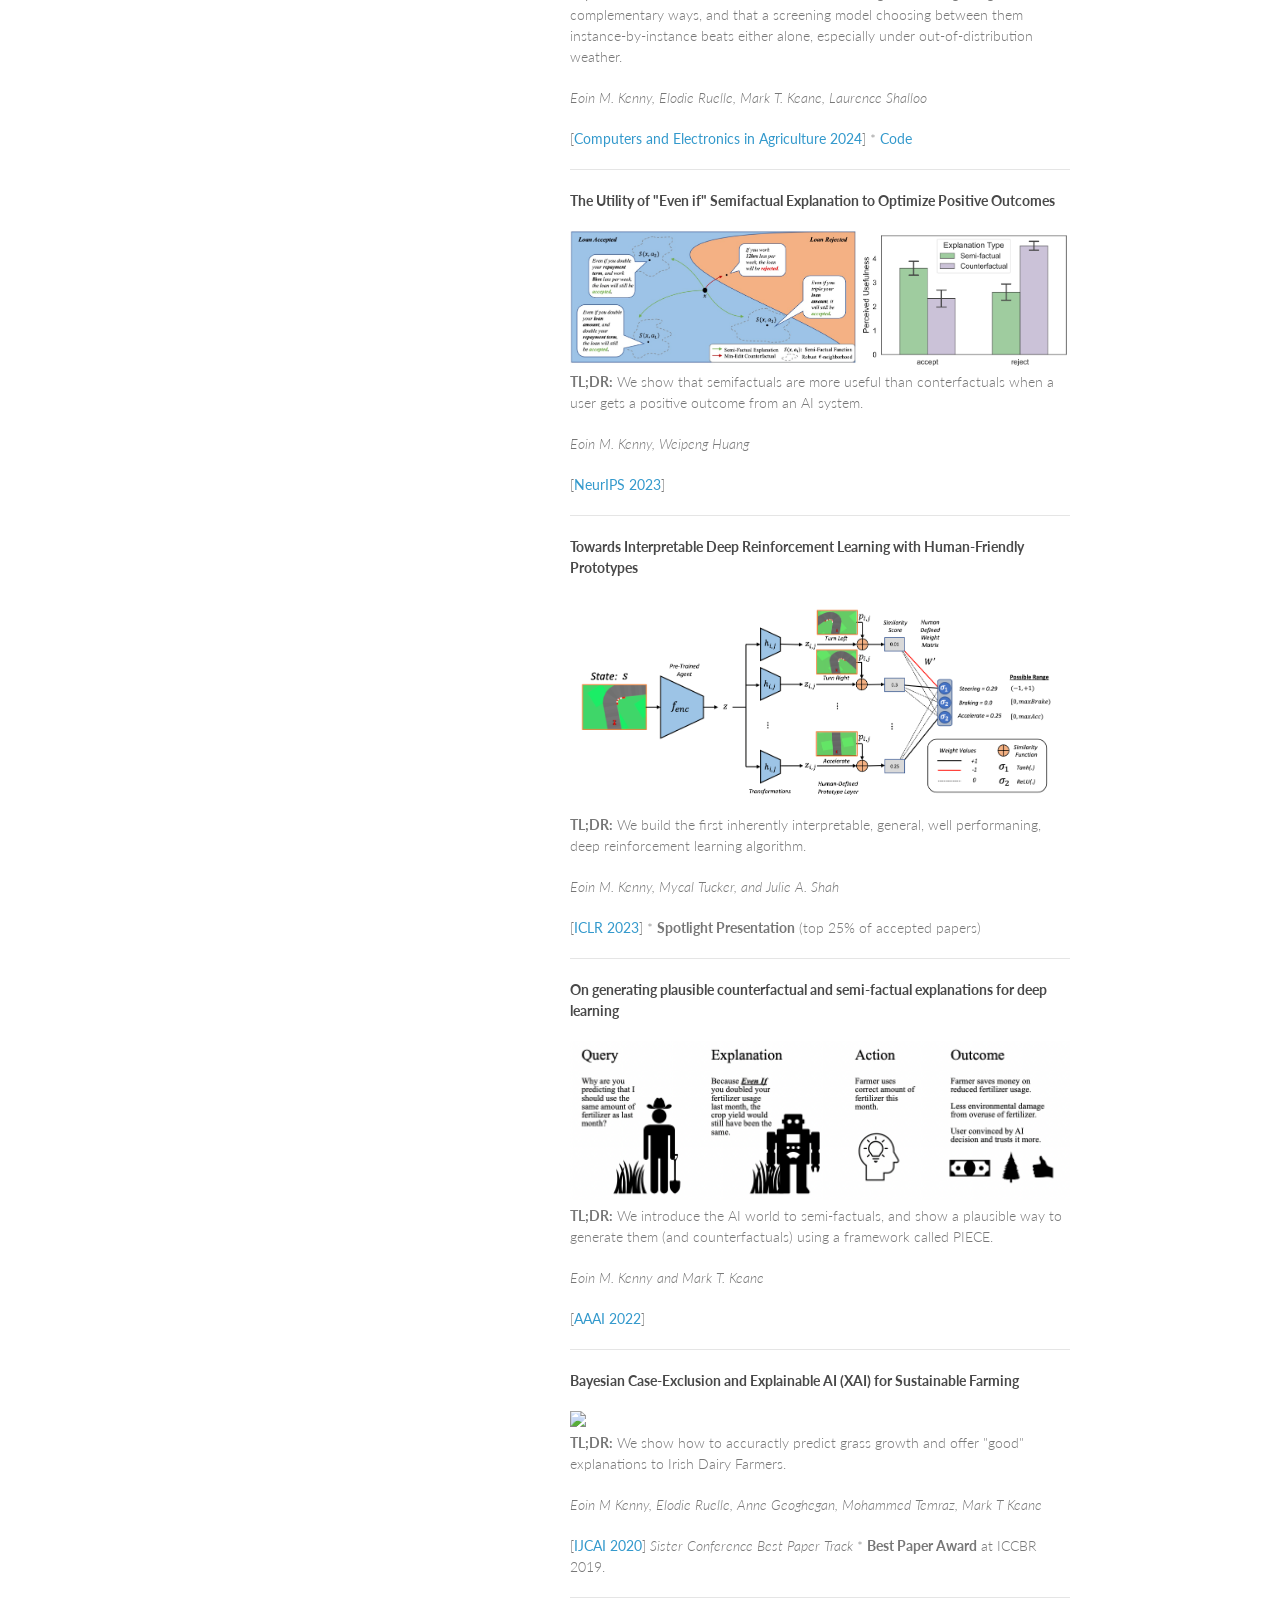
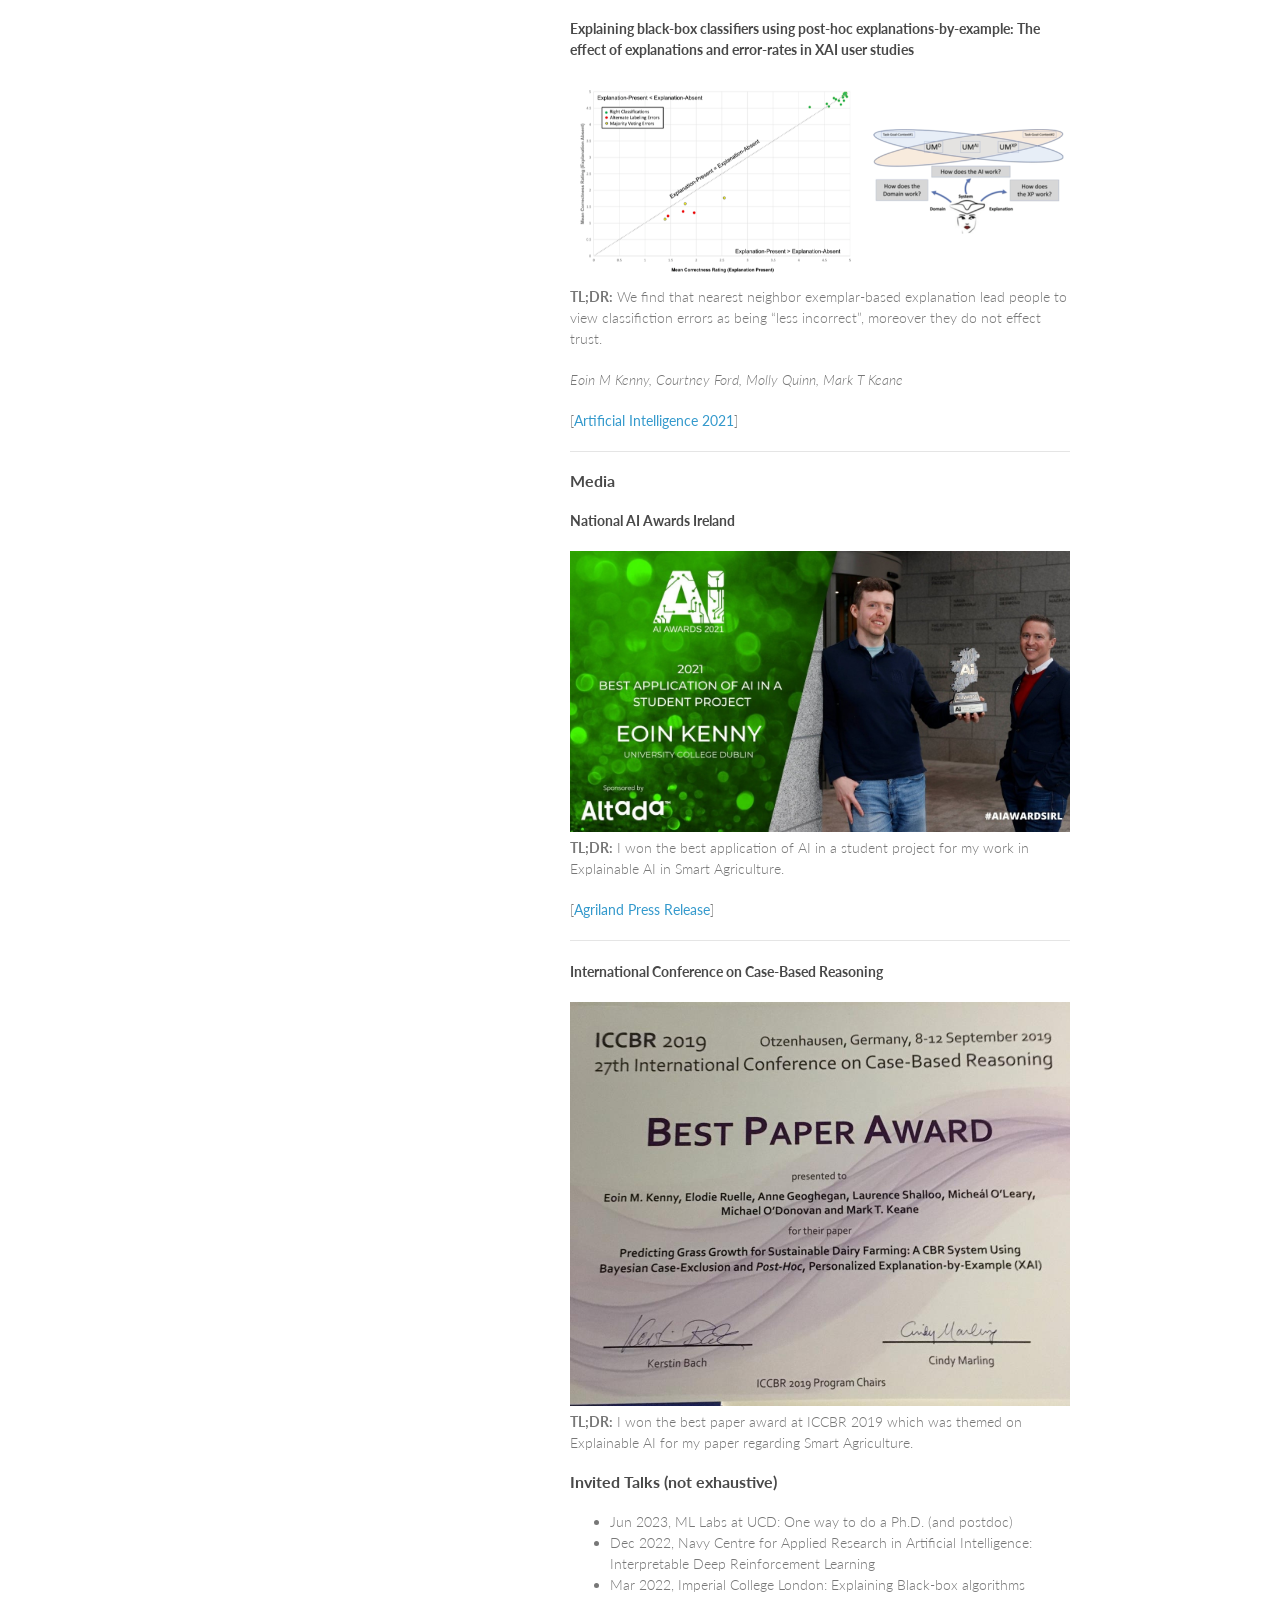
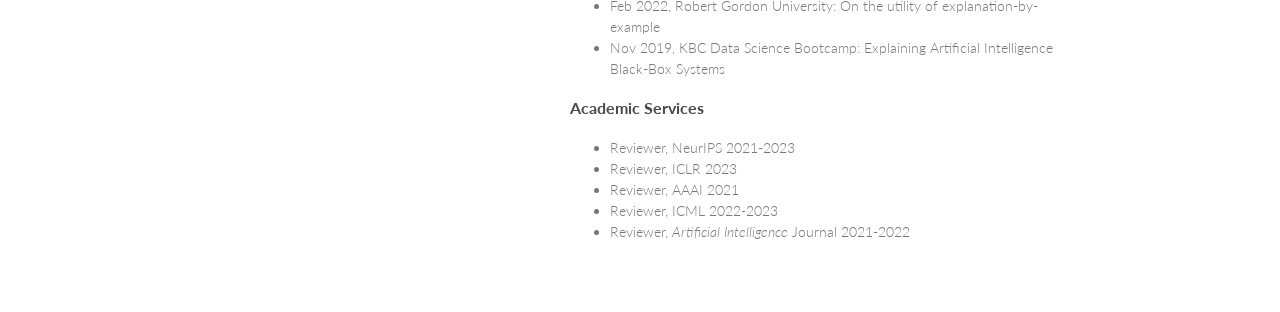
==== commit 7dc02095: "Update index.html" ====
--- a/index.html
+++ b/index.html
@@ -127,11 +127,12 @@
 
       <h3>Recent News</h3>
       <ul>
-        <li>Our research was published at 
+        <li>Sep 2026: Our paper was accepted at NeurIPS! Details below.</li>
+        <li>Sep 2026: Our research was published at 
           <a href="https://www.nature.com/articles/s41586-026-10950-5">Nature</a>!</li> Project website is <a href="https://tomov.github.io/CW-Net/">here</a>
-        <li>Our reasearch was featured in <a href="https://news.mit.edu/2026/system-helps-humans-predict-when-self-driving-cars-will-make-mistakes-0902">MIT News</a>.</li>
-        <li>Our reasearch was featured in <a href="https://www.nature.com/articles/d41586-026-02467-8">Nature News</a>.</li>
-        <li>Our reasearch was featured in <a href="https://motional.com/news/inside-brain-self-driving-car-how-motional-and-mit-are-cracking-open-black-box-ai">Motional News</a>.</li>
+        <li>Sep 2026: Our reasearch was featured in <a href="https://news.mit.edu/2026/system-helps-humans-predict-when-self-driving-cars-will-make-mistakes-0902">MIT News</a>.</li>
+        <li>Sep 2026: Our reasearch was featured in <a href="https://www.nature.com/articles/d41586-026-02467-8">Nature News</a>.</li>
+        <li>Sep 2026: Our reasearch was featured in <a href="https://motional.com/news/inside-brain-self-driving-car-how-motional-and-mit-are-cracking-open-black-box-ai">Motional News</a>.</li>
         <li>July 2026: Our work was presented at <a href="https://openreview.net/forum?id=PpbkFw3ybY&referrer=%5Bthe%20profile%20of%20Simran%20Lamba%5D(%2Fprofile%3Fid%3D~Simran_Lamba1)/">ICML</a>!</li>
         <li>May 2026: Our paper was presented at <a href="https://openreview.net/forum?id=vAawi6vLTG">AISTATS</a>.</li>
         <li>May 2026: I will be area chair at this year's NeurIPS conference.</li>
@@ -285,7 +286,7 @@
             <i>Eoin M. Kenny, Salim I. Amoukou, Tom Bewley</i>
           </p>
           <p>
-                Under review at NeurIPS 2026
+                NeurIPS 2026 (link coming soon)
           </p>
         </div>
 
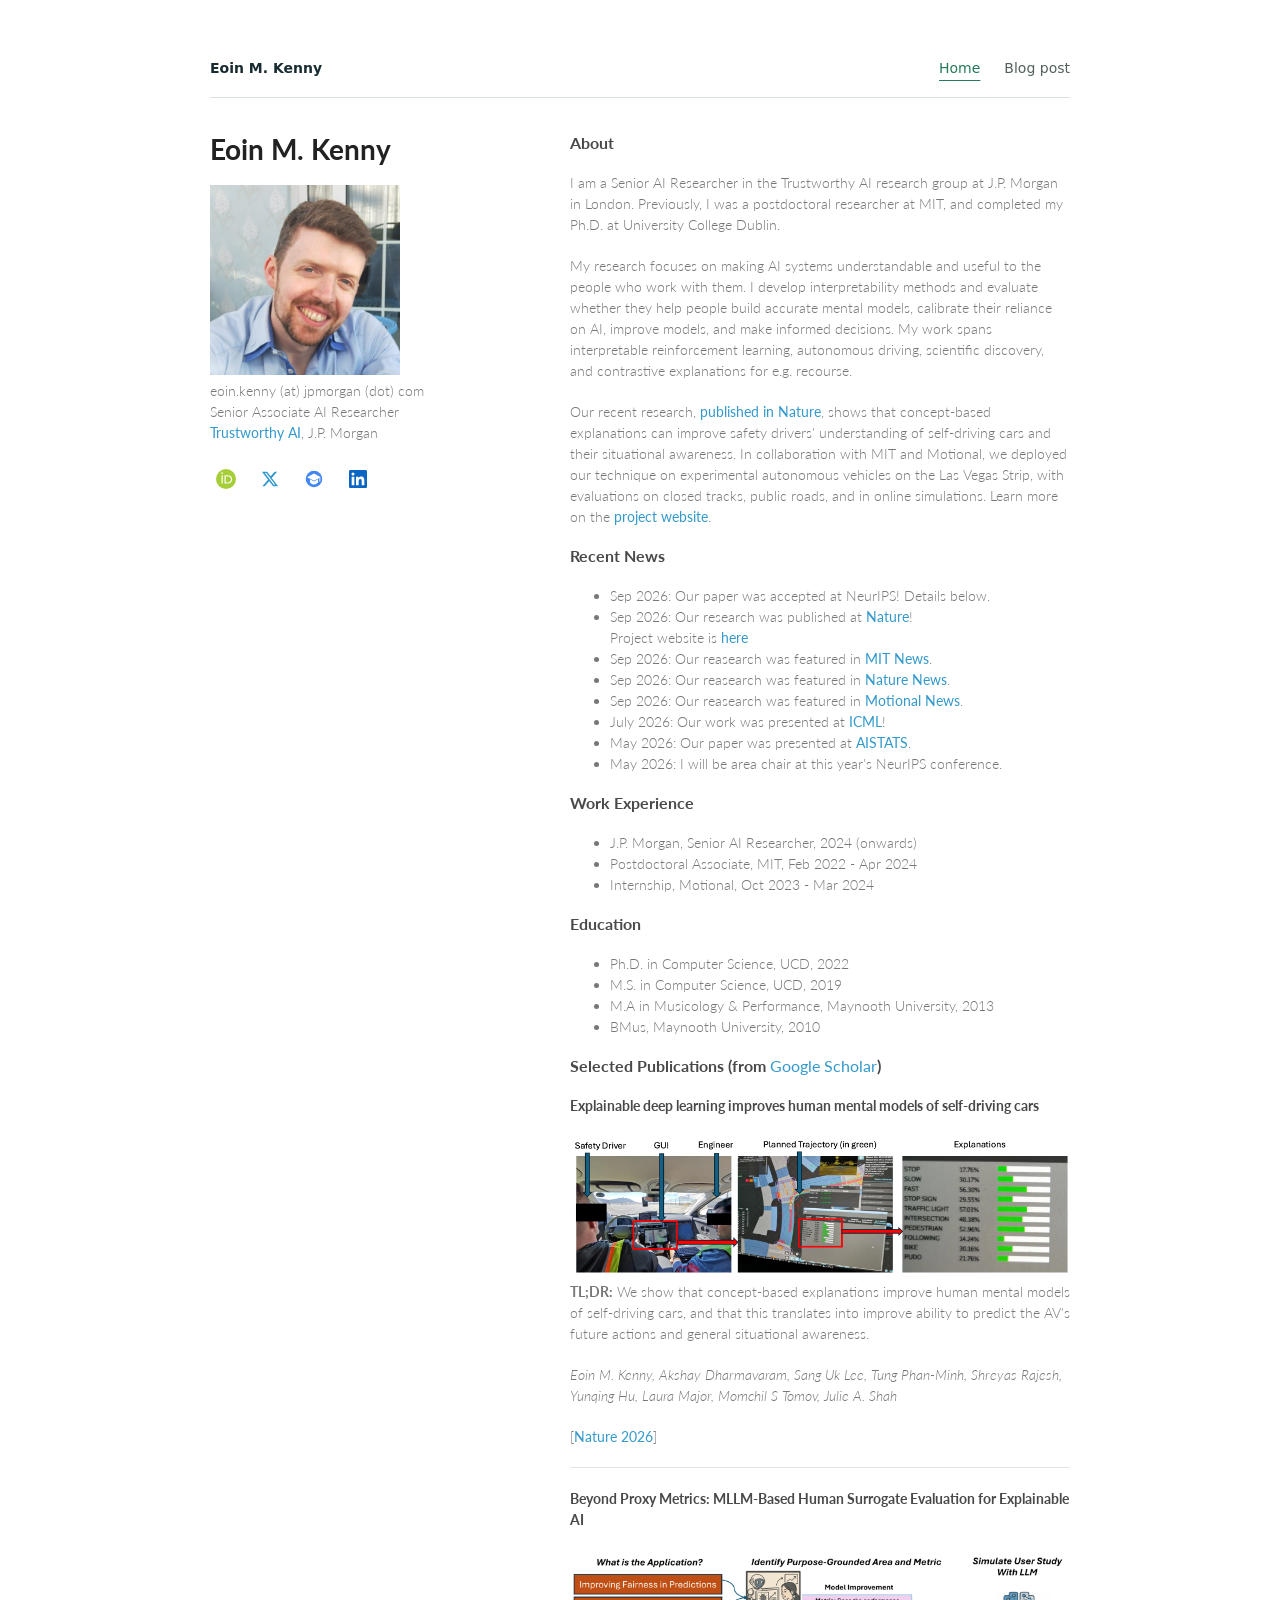
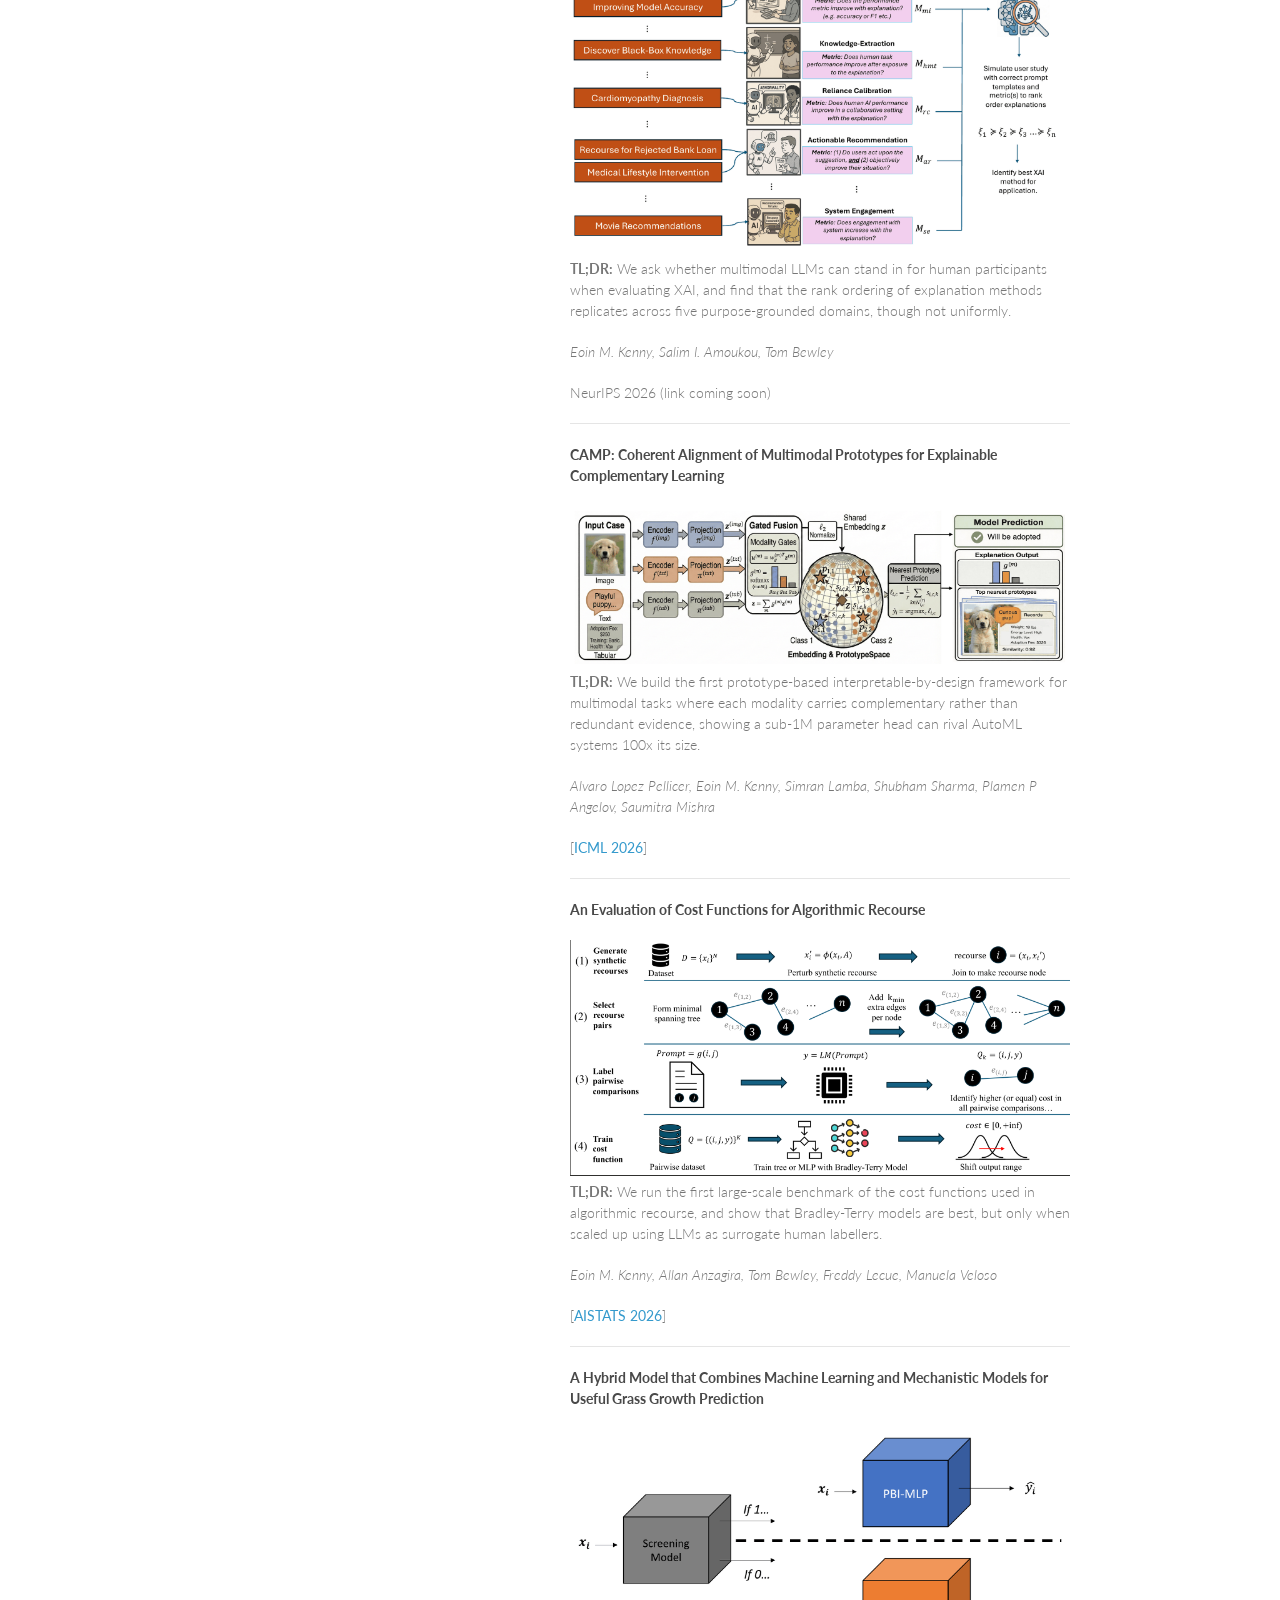
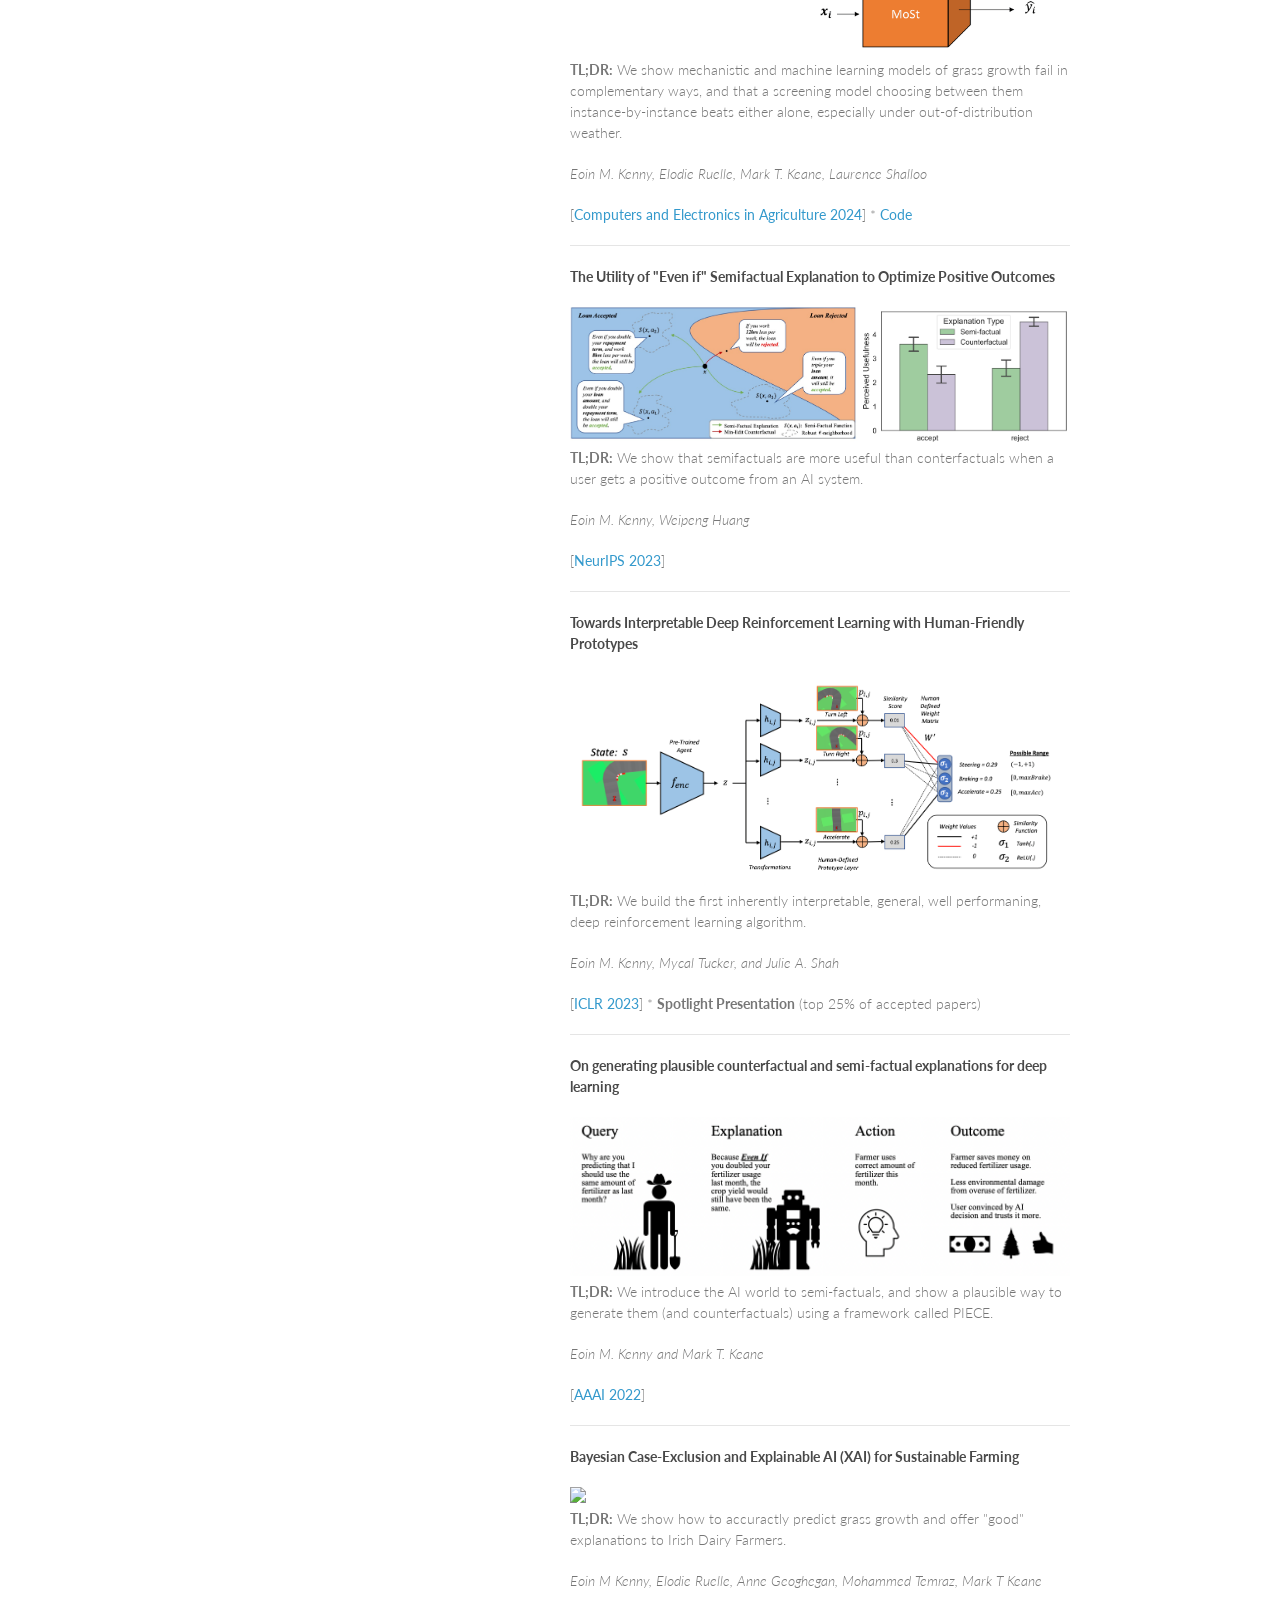
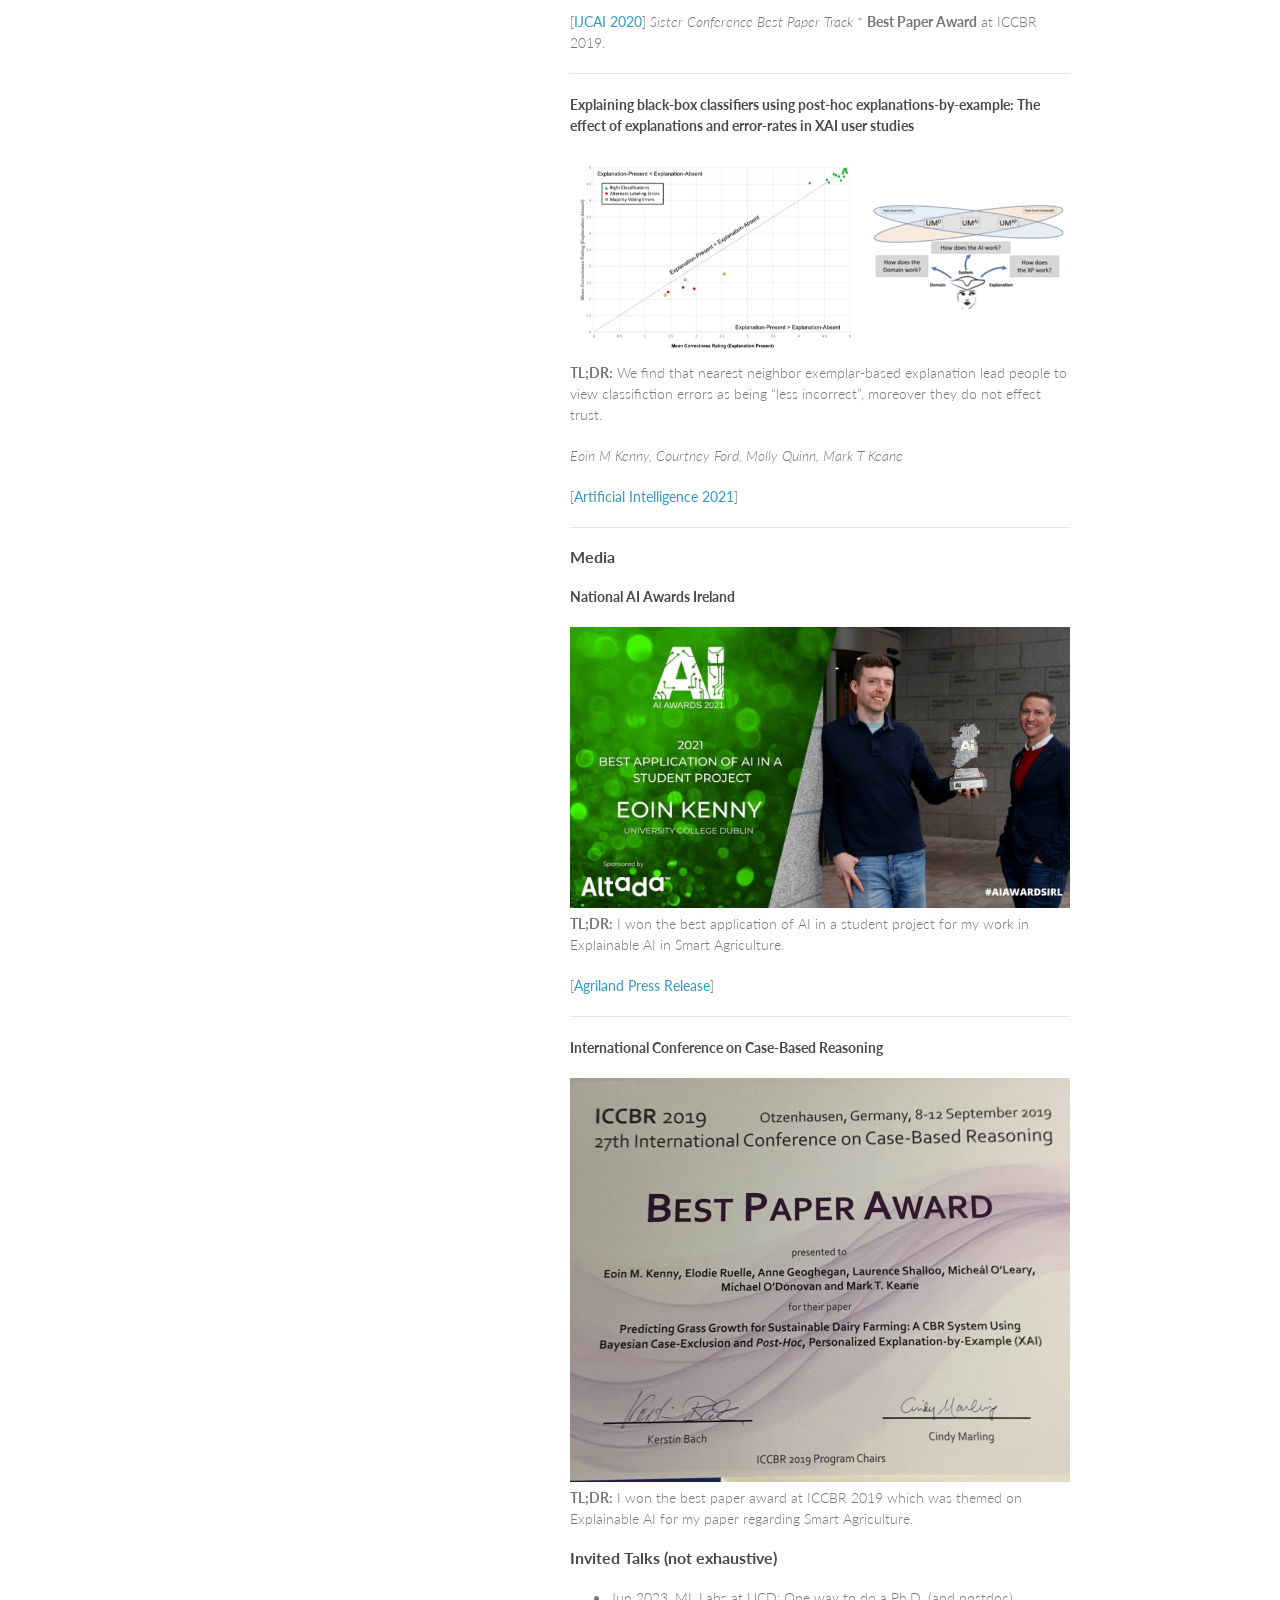
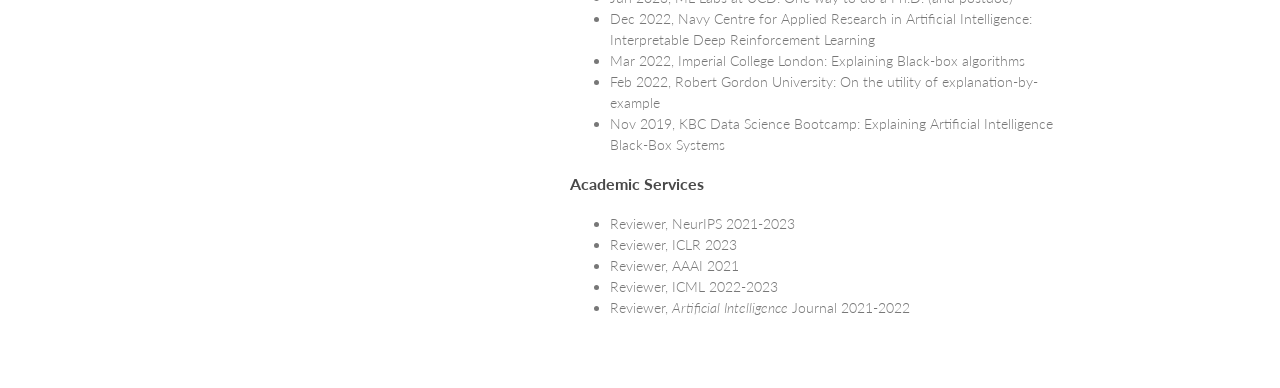
==== commit 7c3c1380: "Add research blog and nearest-neighbour post" ====
--- a/index.html
+++ b/index.html
@@ -2,6 +2,7 @@
 <html lang="en">
 <head>
   <meta charset="utf-8">
+  <meta name="viewport" content="width=device-width, initial-scale=1">
   <meta http-equiv="X-UA-Compatible" content="IE=edge,chrome=1">
 
   <title>Eoin M. Kenny</title>
@@ -59,8 +60,11 @@
       flex-basis: 20px;
     }
   </style>
+  <link href="/css/navigation.css" rel="stylesheet">
+  <link rel="alternate" type="application/rss+xml" title="Eoin Kenny — Blog" href="/blog/feed.xml">
 </head>
 <body>
+    <nav class="site-nav" aria-label="Main navigation"><a class="site-name" href="/">Eoin M. Kenny</a><div class="site-links"><a href="/" aria-current="page">Home</a><a href="/blog/">Blog post</a></div></nav>
   <div class="container">
     <header>
       <h1>Eoin M. Kenny</h1>
--- a/css/navigation.css
+++ b/css/navigation.css
@@ -0,0 +1,25 @@
+.site-nav {
+  box-sizing: border-box;
+  max-width: var(--nav-width, 860px);
+  margin: 0 auto 36px;
+  padding: 0 0 18px;
+  border-bottom: 1px solid #dbe3df;
+  display: flex;
+  justify-content: space-between;
+  align-items: center;
+  gap: 18px;
+  font: 14px/1.5 system-ui, -apple-system, sans-serif;
+}
+.site-nav a { color: #52615b; text-decoration: none; font-weight: 500; }
+.site-nav .site-name { color: #172b31; font-weight: 650; }
+.site-nav .site-links { display: flex; gap: 24px; }
+.site-nav a[aria-current="page"], .site-nav a:hover { color: #247a59; }
+.site-nav a[aria-current="page"] { text-decoration: underline; text-underline-offset: 7px; }
+.site-nav a:focus-visible { outline: 3px solid #ba8827; outline-offset: 5px; }
+.article-nav { --nav-width: 1260px; width: calc(100% - 56px); padding-top: 24px; margin-bottom: 0; }
+@media (max-width: 480px) {
+  .site-nav { gap: 12px; font-size: 13px; }
+  .site-nav .site-links { gap: 18px; }
+  .article-nav { width: calc(100% - 40px); }
+}
+@media print { .site-nav { display: none; } }
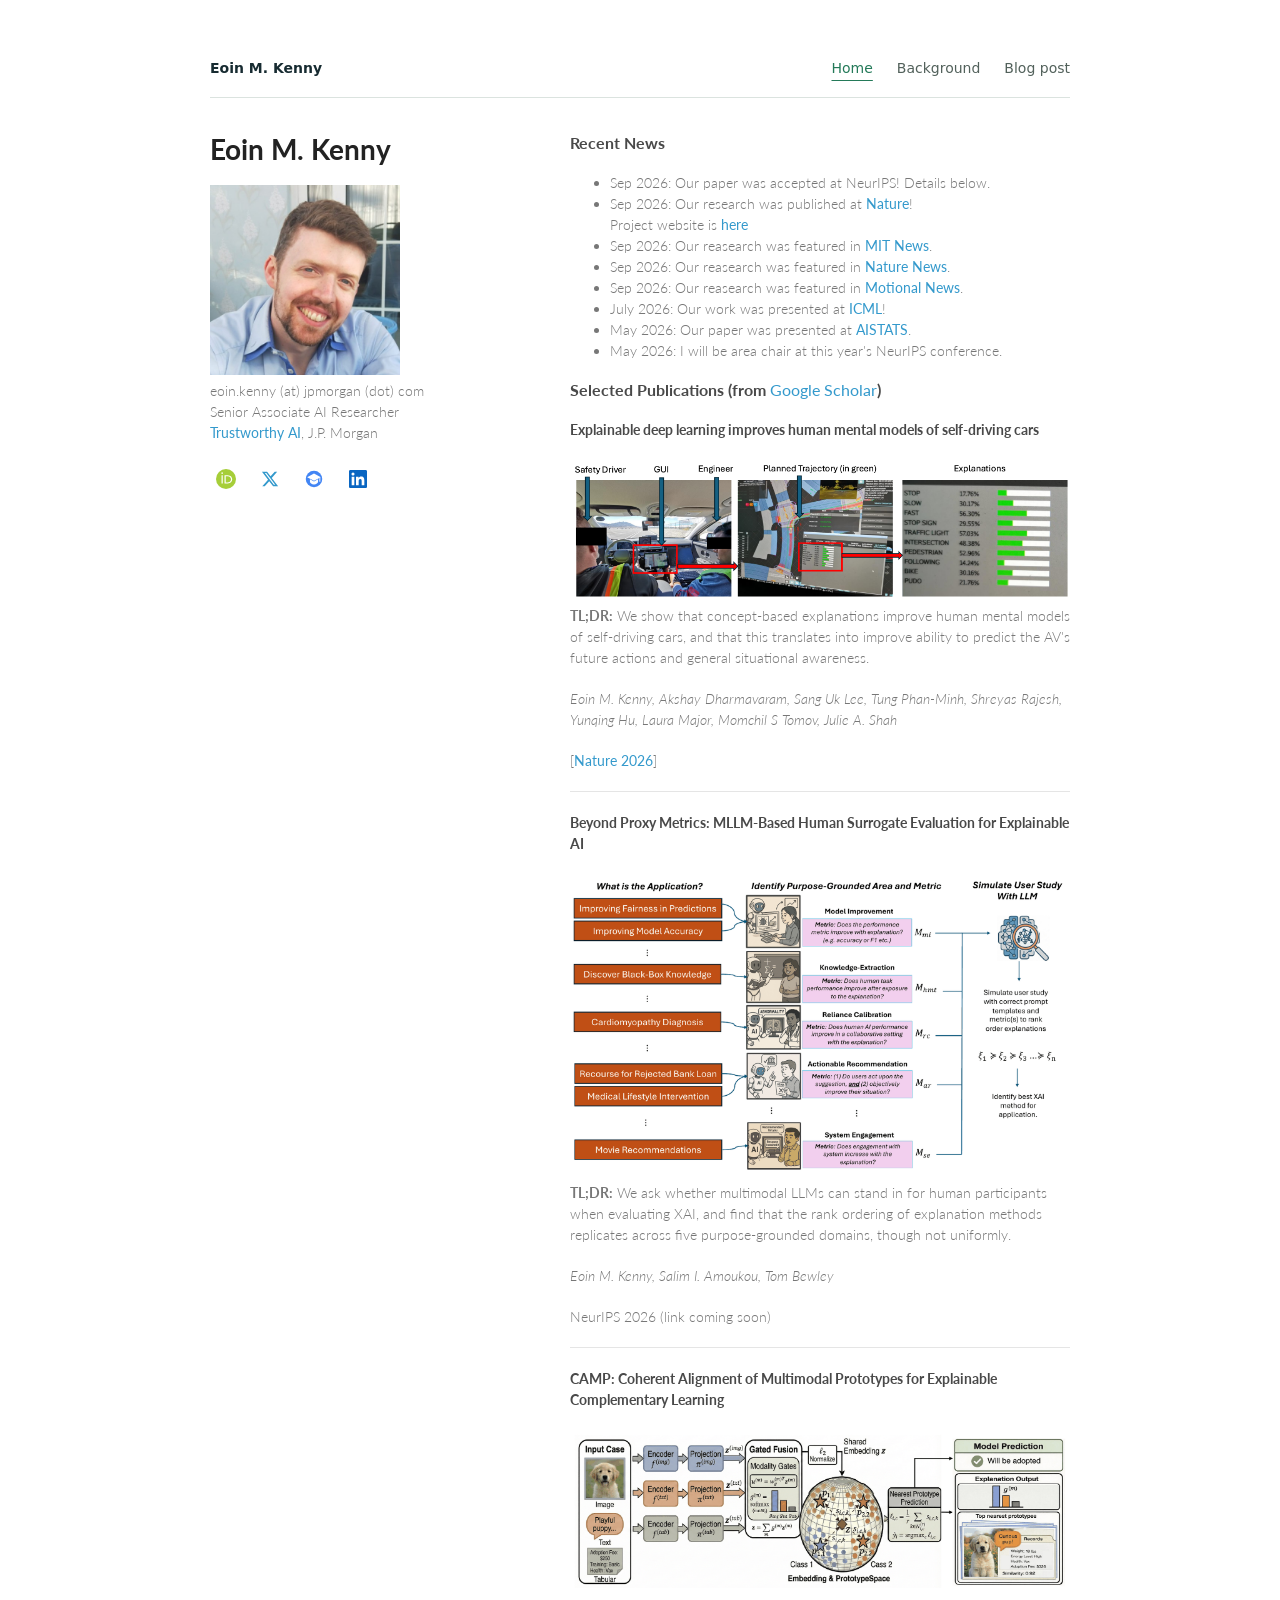
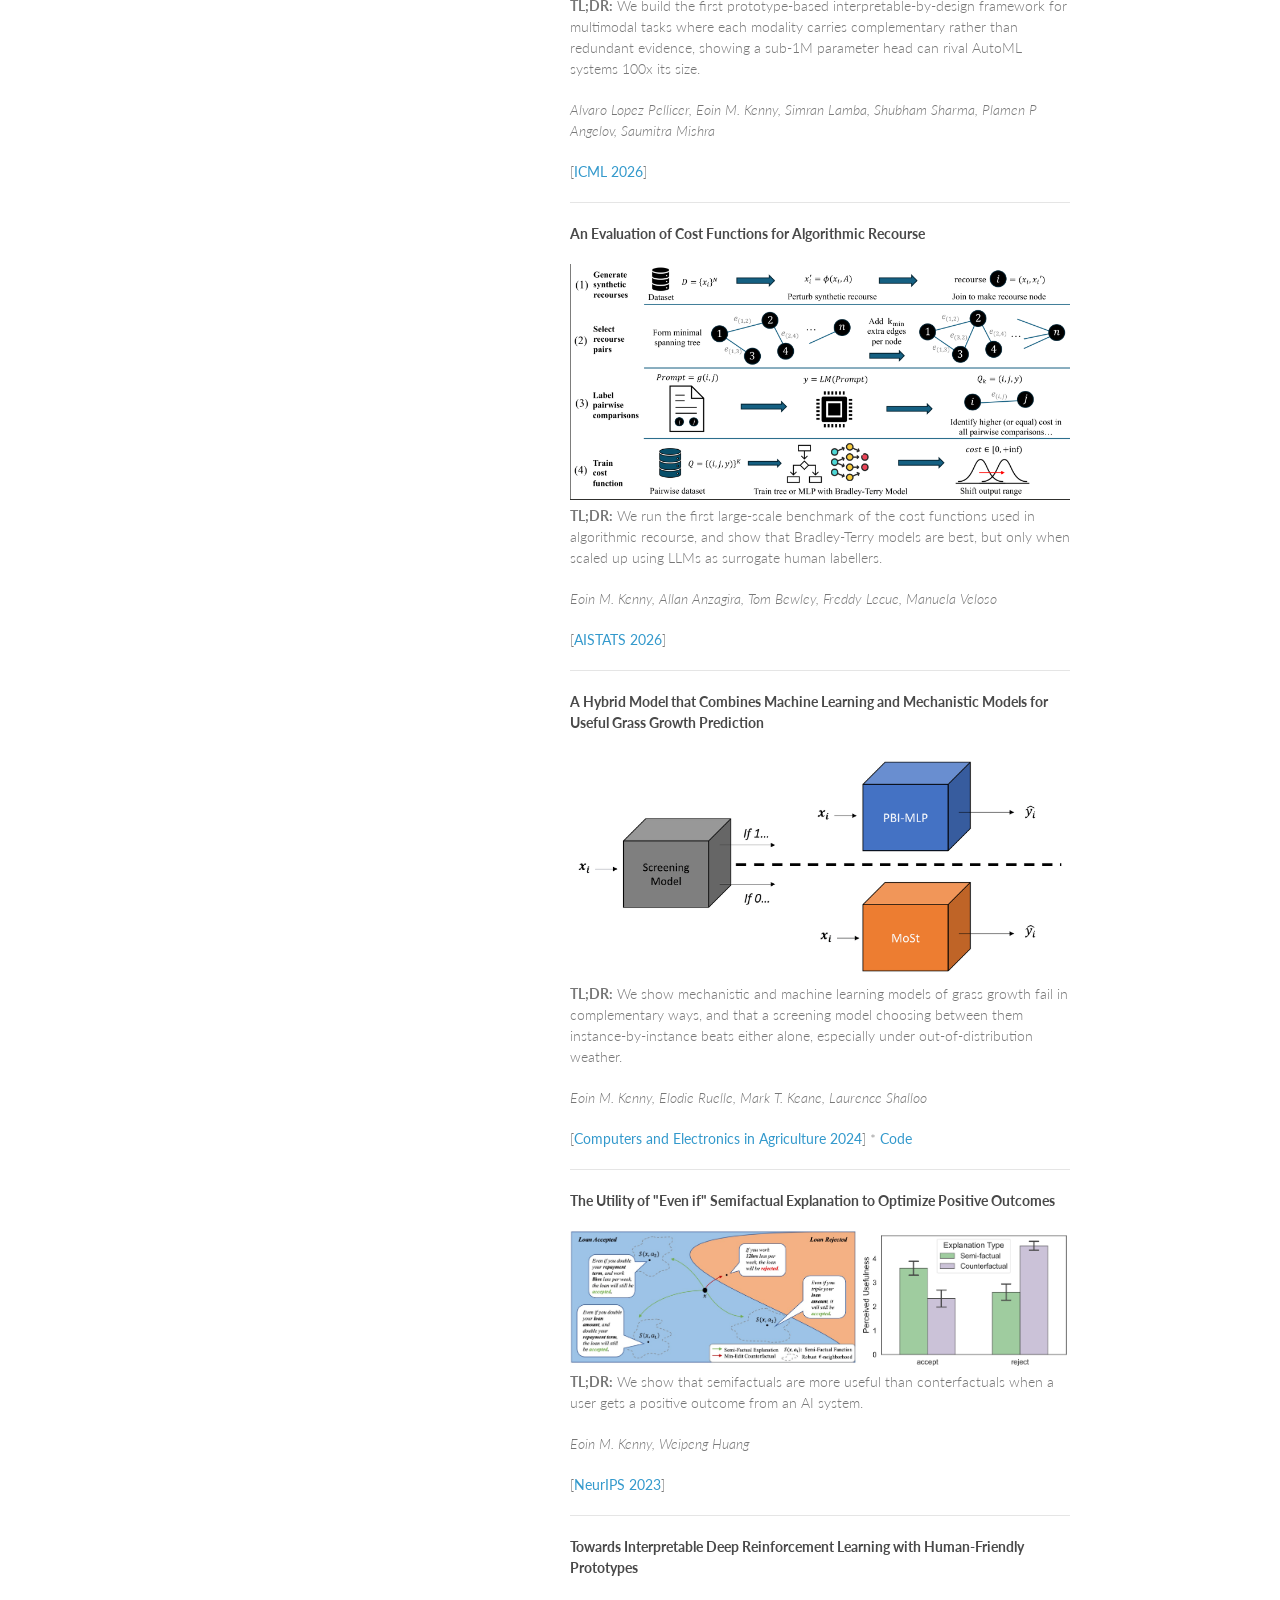
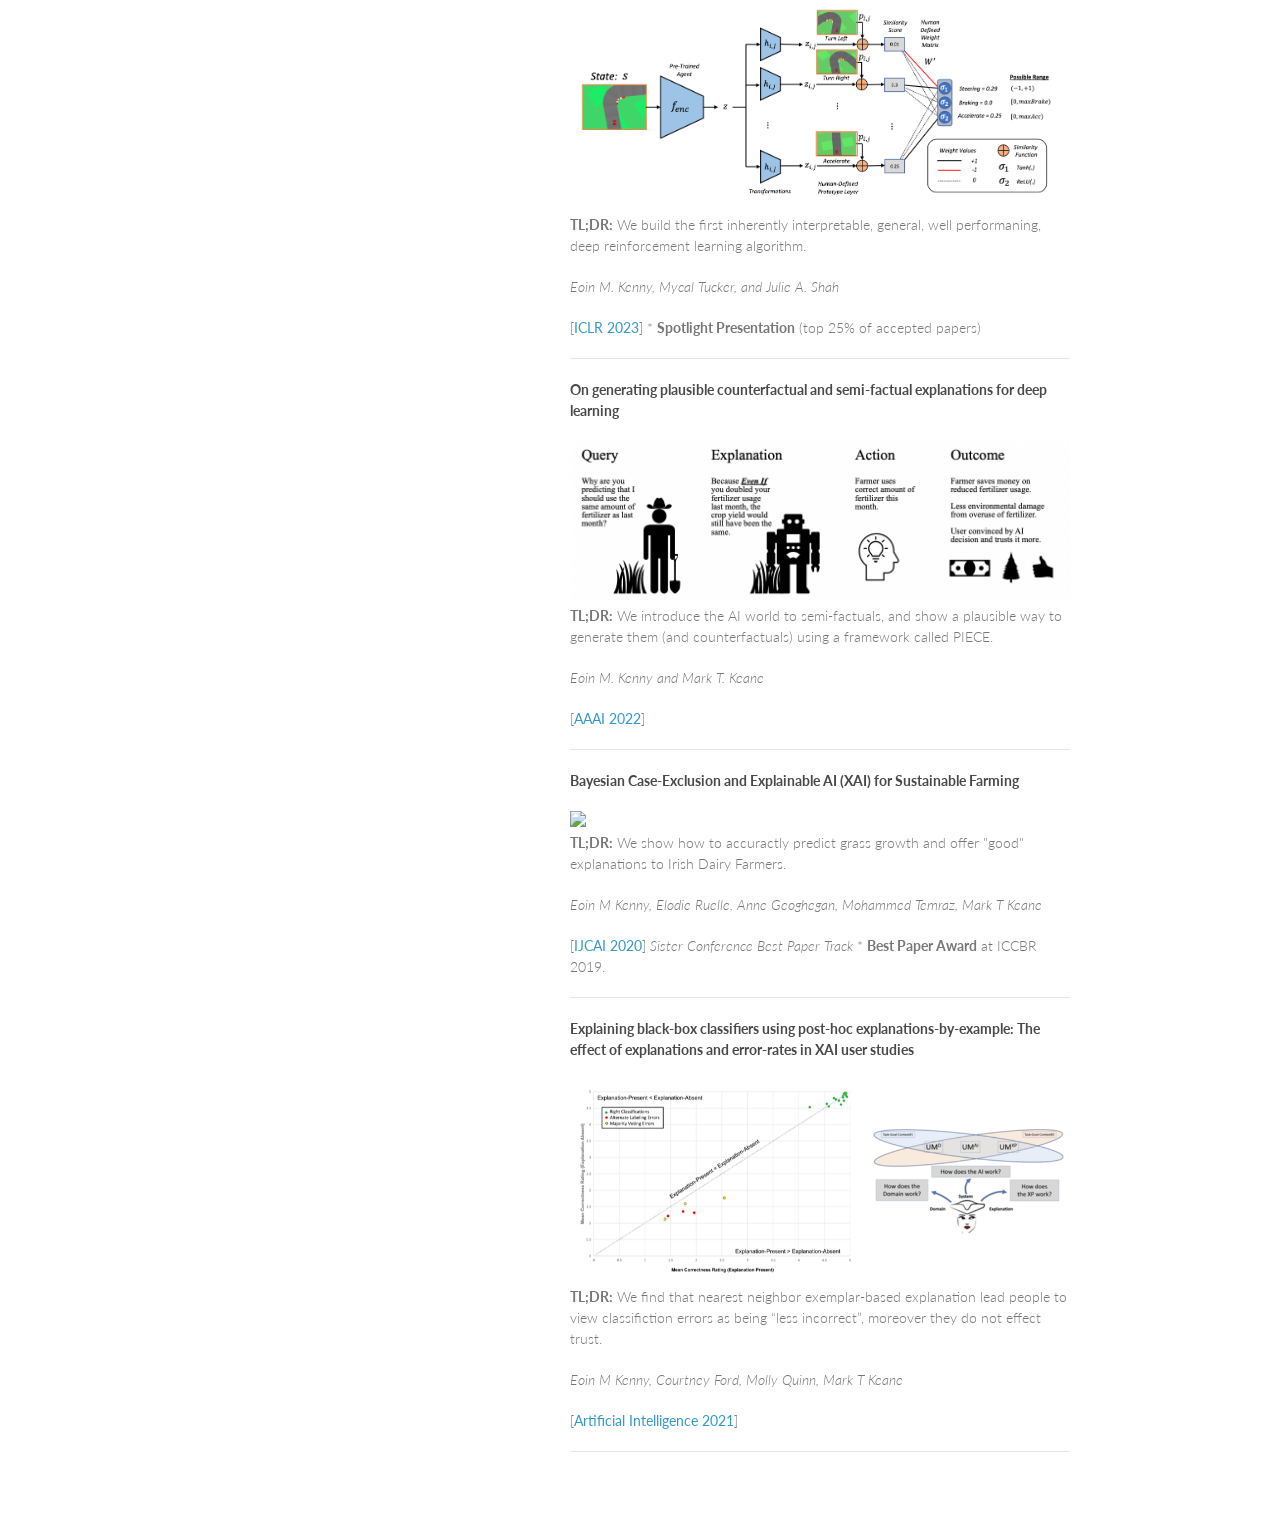
==== commit b6a0814c: "Move biography and career details to Background page" ====
--- a/index.html
+++ b/index.html
@@ -64,7 +64,7 @@
   <link rel="alternate" type="application/rss+xml" title="Eoin Kenny — Blog" href="/blog/feed.xml">
 </head>
 <body>
-    <nav class="site-nav" aria-label="Main navigation"><a class="site-name" href="/">Eoin M. Kenny</a><div class="site-links"><a href="/" aria-current="page">Home</a><a href="/blog/">Blog post</a></div></nav>
+    <nav class="site-nav" aria-label="Main navigation"><a class="site-name" href="/">Eoin M. Kenny</a><div class="site-links"><a href="/" aria-current="page">Home</a><a href="/background/">Background</a><a href="/blog/">Blog post</a></div></nav>
   <div class="container">
     <header>
       <h1>Eoin M. Kenny</h1>
@@ -107,28 +107,6 @@
     </header>
 
     <section class="content">
-      <h3>About</h3>
-      <p>
-        I am a Senior AI Researcher in the Trustworthy AI research group at J.P. Morgan in London.
-        Previously, I was a postdoctoral researcher at MIT, and completed my Ph.D.
-        at University College Dublin.
-      </p>
-
-      <p>
-        My research focuses on making AI systems understandable and useful to the people who work with them.
-        I develop interpretability methods and evaluate whether they help people build accurate mental models,
-        calibrate their reliance on AI, improve models, and make informed decisions. My work spans
-        interpretable reinforcement learning, autonomous driving, scientific discovery, and contrastive explanations for e.g. recourse.
-      </p>
-
-      <p>
-        Our recent research, <a href="https://lnkd.in/eiqH-DR8">published in Nature</a>, shows that
-        concept-based explanations can improve safety drivers' understanding of self-driving cars and their
-        situational awareness. In collaboration with MIT and Motional, we deployed our technique on experimental
-        autonomous vehicles on the Las Vegas Strip, with evaluations on closed tracks, public roads, and in
-        online simulations. Learn more on the <a href="https://lnkd.in/eh__SpNG">project website</a>.
-      </p>
-
       <h3>Recent News</h3>
       <ul>
         <li>Sep 2026: Our paper was accepted at NeurIPS! Details below.</li>
@@ -141,35 +119,6 @@
         <li>May 2026: Our paper was presented at <a href="https://openreview.net/forum?id=vAawi6vLTG">AISTATS</a>.</li>
         <li>May 2026: I will be area chair at this year's NeurIPS conference.</li>
       </ul>
-
-
-      <h3>Work Experience</h3>
-      <ul>
-        <li>J.P. Morgan, Senior AI Researcher, 2024 (onwards)</li>
-        <li>Postdoctoral Associate, MIT, Feb 2022 - Apr 2024</li>
-        <li>Internship, Motional, Oct 2023 - Mar 2024</li>
-      </ul>
-
-
-
-      <h3>Education</h3>
-      <ul>
-        <li>Ph.D. in Computer Science, UCD, 2022</li>
-        <li>M.S. in Computer Science, UCD, 2019</li>
-        <li>M.A in Musicology & Performance, Maynooth University, 2013</li>
-        <li>BMus, Maynooth University, 2010</li>
-      </ul>
-
-
-
-
-
-
-
-
-
-
-
 
 
       <h3>Selected Publications (from <a href="https://scholar.google.com/citations?user=AzMTFY4AAAAJ&hl=en">Google Scholar</a>)</h3>
@@ -1011,118 +960,6 @@
 
 
 
-      <h3>Media</h3>
-            <!-- Start One paper-->
-            <h4>National AI Awards Ireland</h4>
-
-                      <div class="fh5co-spacer fh5co-spacer-xs"></div>
-                      <img src="assets/aiAwardIreland.jpeg" width="100%">
-                      <div class='paper-title'>
-
-
-                      <div class='tldr'>
-
-                        <p>
-
-                          <b>TL;DR:</b> I won the best application of AI in a student project for my work in Explainable AI in Smart Agriculture.
-
-                        </p>
-
-                      </div>
-                        <p>
-
-<!--             Awarded to Eoin Kenny- A PhD student in University College Dublin for his internationally recognised work on predictive AI modelling, explainable AI and precision agriculture.
- -->
-
-
-
-
-
-
-                        </p>
-
-        </div>
-
-        <div class='paper-contents'>
-
-
-          <p>
-                [<a href="https://www.agriland.ie/farming-news/grass-growth-prediction-research-secures-top-ai-award/">Agriland Press Release</a>]
-          </p>
-
-        </div>
-
-        <hr>
-            <!-- End One paper-->
-
-
-
-
-
-
-
-
-            <!-- Start One paper-->
-            <h4>International Conference on Case-Based Reasoning</h4>
-
-                      <div class="fh5co-spacer fh5co-spacer-xs"></div>
-                      <img src="assets/bestPaper.jpeg" width="100%">
-                      <div class='paper-title'>
-
-
-                      <div class='tldr'>
-
-                        <p>
-
-                          <b>TL;DR:</b> I won the best paper award at ICCBR 2019 which was themed on Explainable AI for my paper regarding Smart Agriculture.
-
-                        </p>
-
-                      </div>
-                        <p>
-
-<!--             Eoin Kenny, a Ph.D. candidate in computer science at the Insight Centre for Data Analytics, recently received an award for best paper at the International Conference on Case-Based Reasoning (2019). 
-
-The work emanated from the VistaMilk research project involving Insight, Teagasc, Tyndall, TSSG and ICBF. The main aim of this initiative is to promote smart agriculture in Ireland which both increases profits and improves sustainability of farming practices. We used an artificial intelligence​ technique called case-based reasoning (CBR) to augment an existing decision support application called PastureBase Ireland (PBI) used by Irish dairy farmers. The system predicts grass growth on Irish dairy farms in advance which allows greater utilisation of grass as a food source for cattle and lessens the carbon costs of importing meal. Continual meetings over several months between Insight and Teagasc were a crucial part of the research that allowed us access to the necessary materials and domain knowledge to design a workable system.
- -->                        </p>
-
-        </div>
-
-
-
-
-      <h3>Invited Talks (not exhaustive)</h3>
-
-        <ul>
-          <li>Jun 2023, ML Labs at UCD: One way to do a Ph.D. (and postdoc) </li>
-          <li>Dec 2022, Navy Centre for Applied Research in Artificial Intelligence: Interpretable Deep Reinforcement Learning</li>
-          <li>Mar 2022, Imperial College London: Explaining Black-box algorithms</li>
-          <li>Feb 2022, Robert Gordon University: On the utility of explanation-by-example</li>
-          <li>Nov 2019, KBC Data Science Bootcamp: Explaining Artificial Intelligence Black-Box Systems</li>
-        </ul>
-
-
-
-
-
-
-
-      <h3>Academic Services</h3>
-      <ul>
-        <li>Reviewer, NeurIPS 2021-2023</li>
-        <li>Reviewer, ICLR 2023</li>
-        <li>Reviewer, AAAI 2021</li>
-        <li>Reviewer, ICML 2022-2023</li>
-        <li>Reviewer, <i>Artificial Intelligence</i> Journal 2021-2022</li>
-      </ul>
-
-
-
-
-
-
-
-
     </section>
   </div>
 </body>
--- a/css/navigation.css
+++ b/css/navigation.css
@@ -5,6 +5,7 @@
   padding: 0 0 18px;
   border-bottom: 1px solid #dbe3df;
   display: flex;
+  flex-wrap: wrap;
   justify-content: space-between;
   align-items: center;
   gap: 18px;
@@ -12,7 +13,7 @@
 }
 .site-nav a { color: #52615b; text-decoration: none; font-weight: 500; }
 .site-nav .site-name { color: #172b31; font-weight: 650; }
-.site-nav .site-links { display: flex; gap: 24px; }
+.site-nav .site-links { display: flex; flex-wrap: wrap; gap: 10px 24px; }
 .site-nav a[aria-current="page"], .site-nav a:hover { color: #247a59; }
 .site-nav a[aria-current="page"] { text-decoration: underline; text-underline-offset: 7px; }
 .site-nav a:focus-visible { outline: 3px solid #ba8827; outline-offset: 5px; }
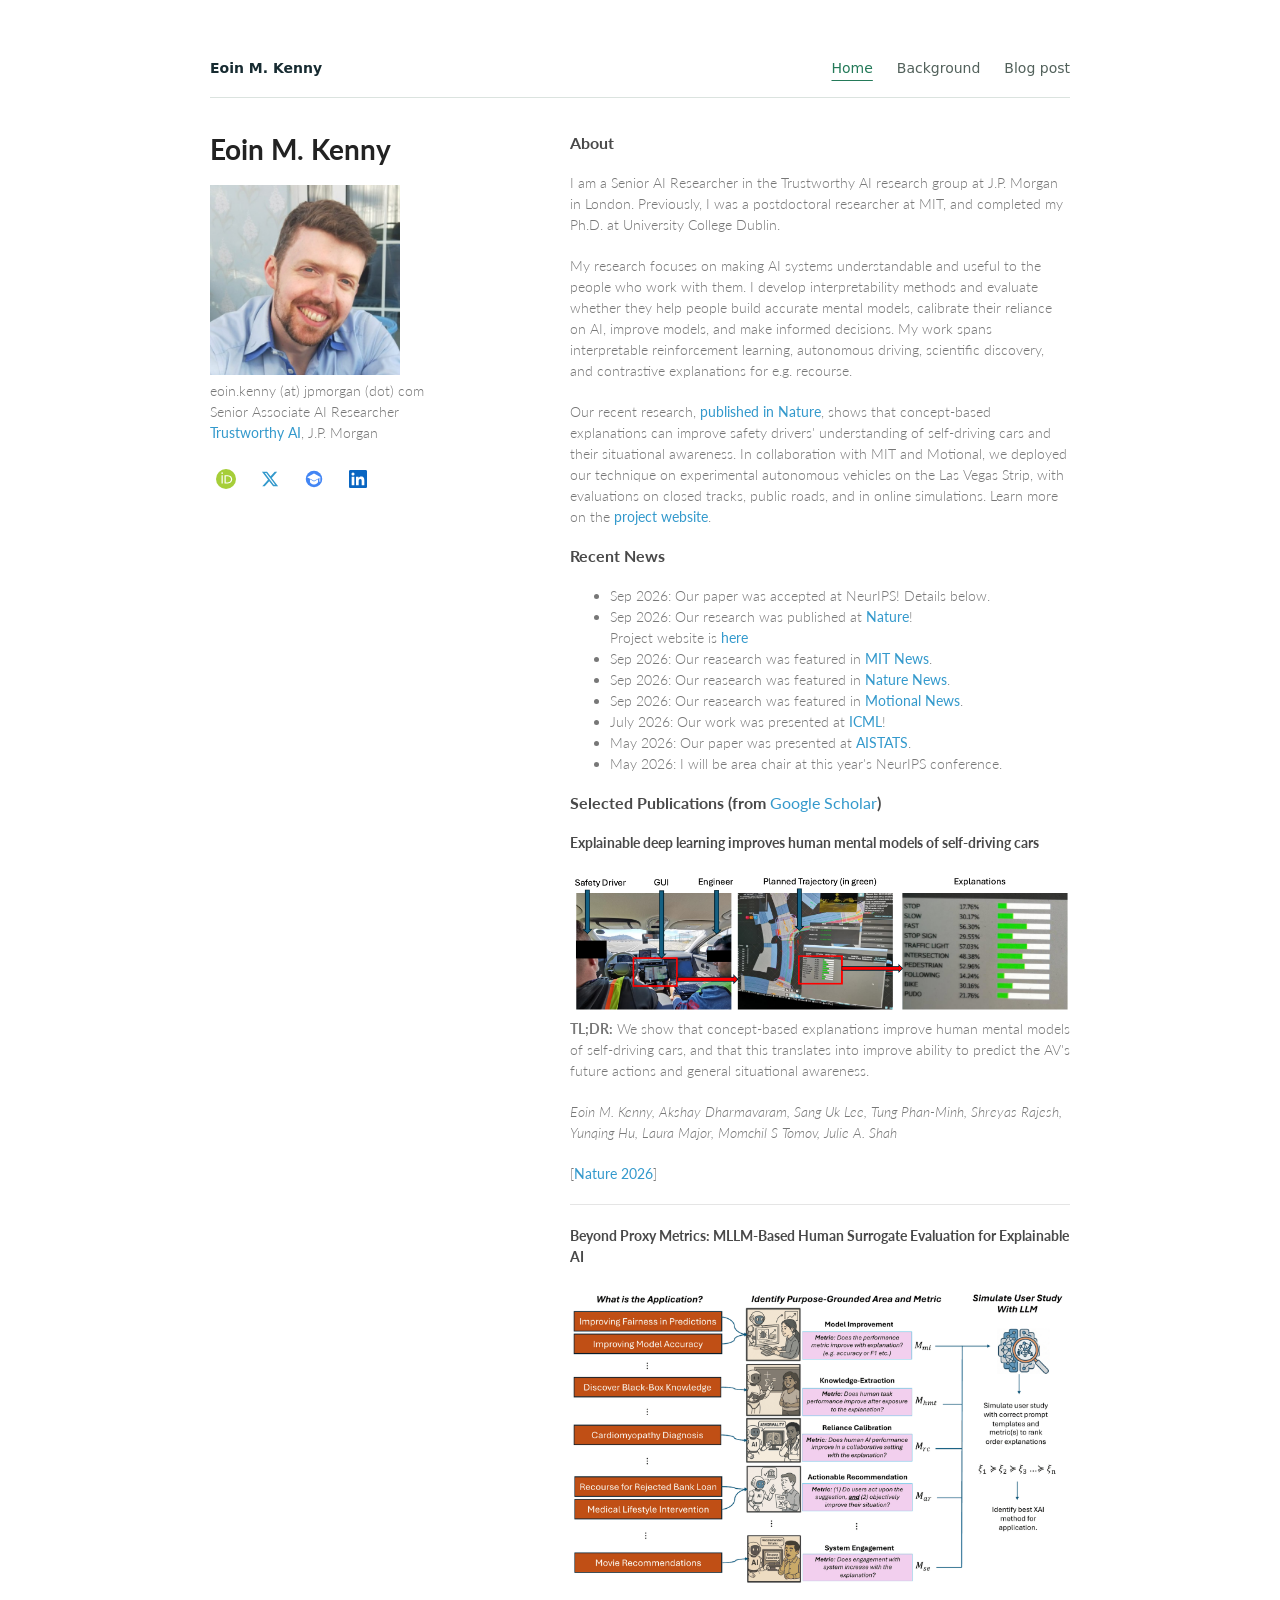
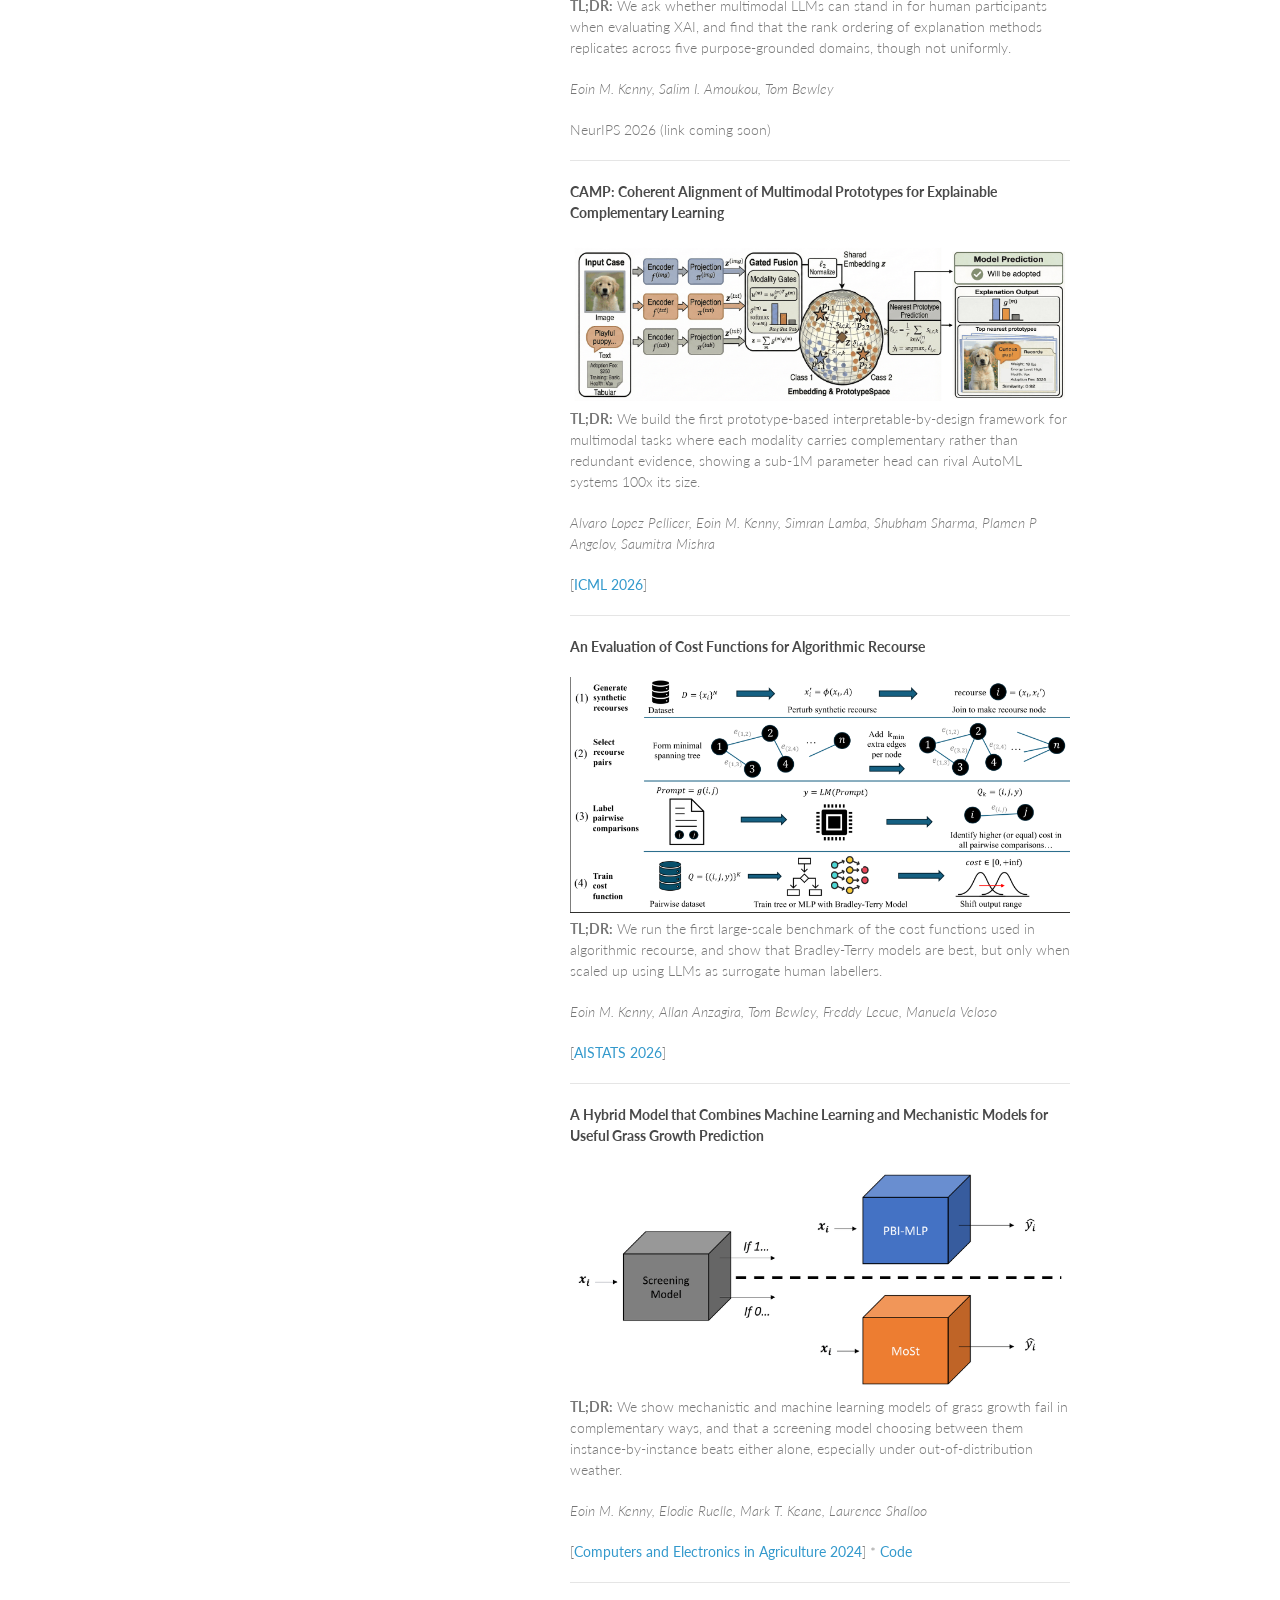
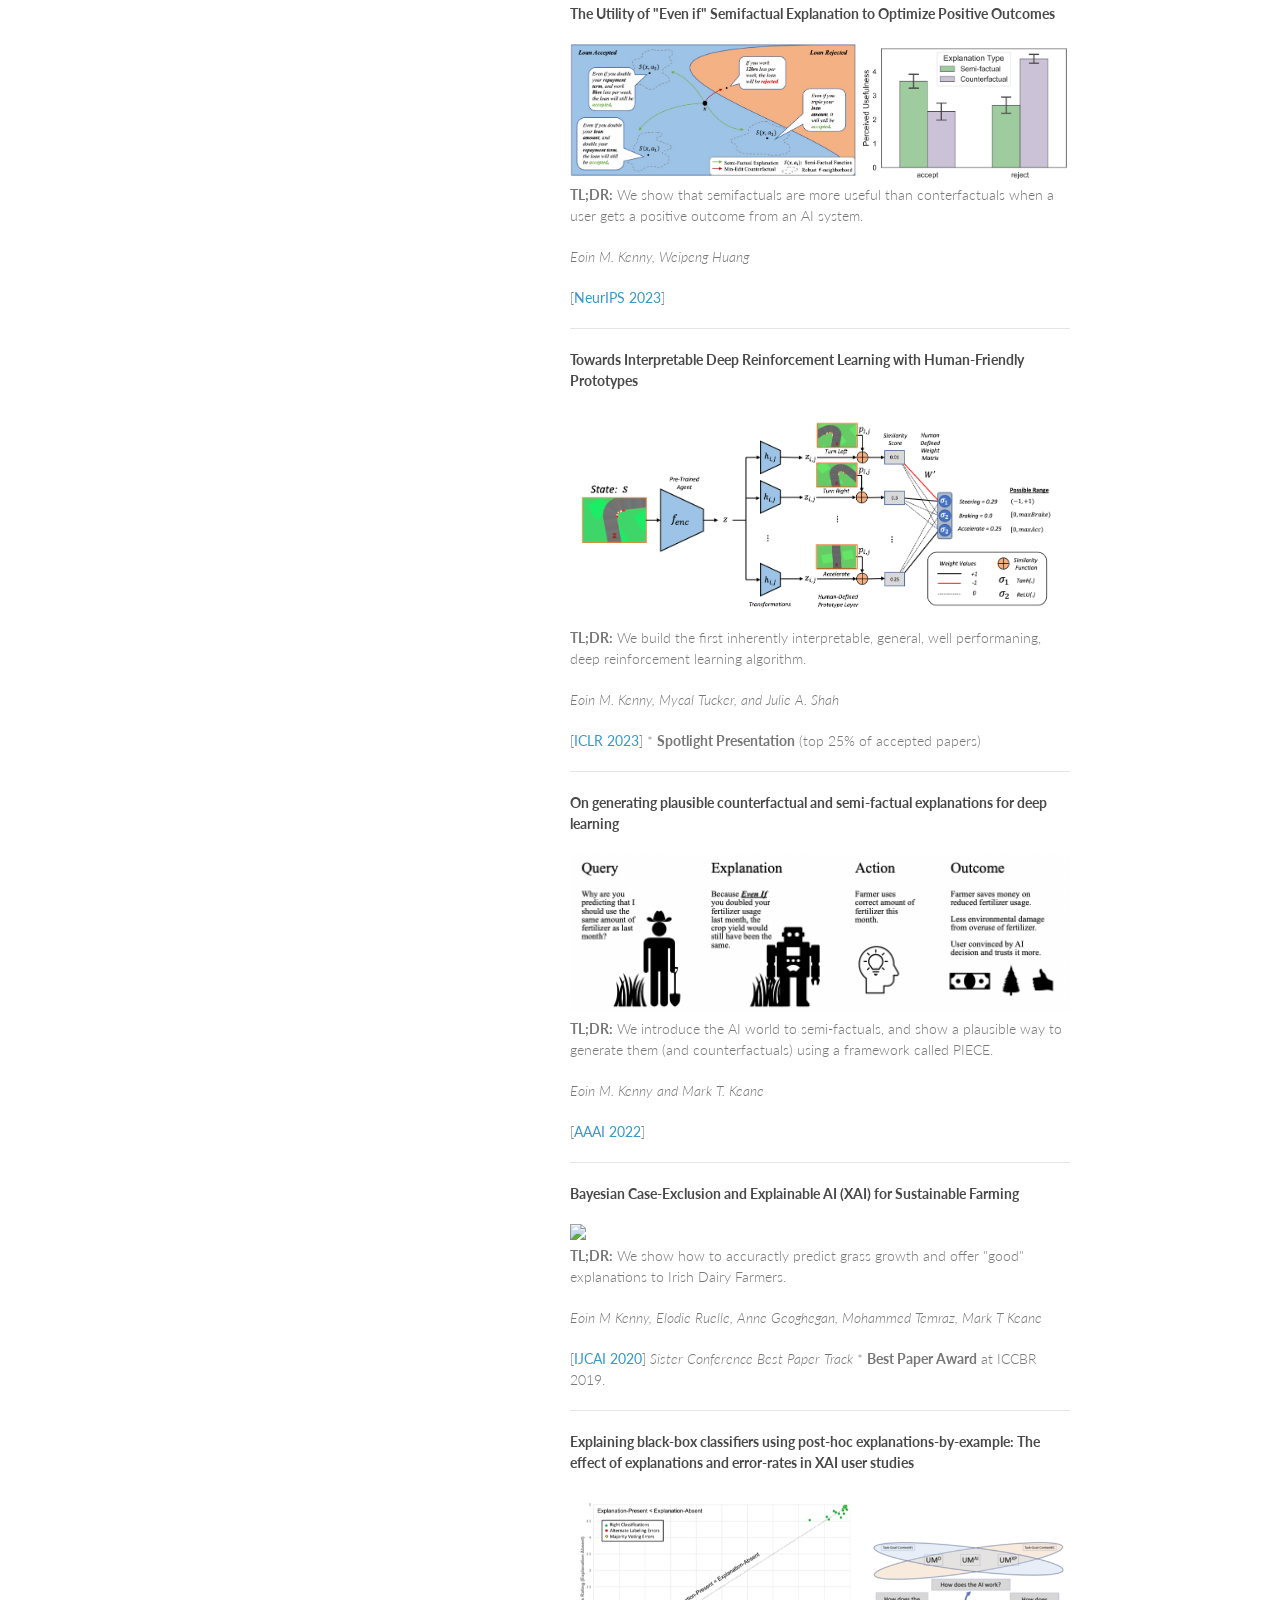
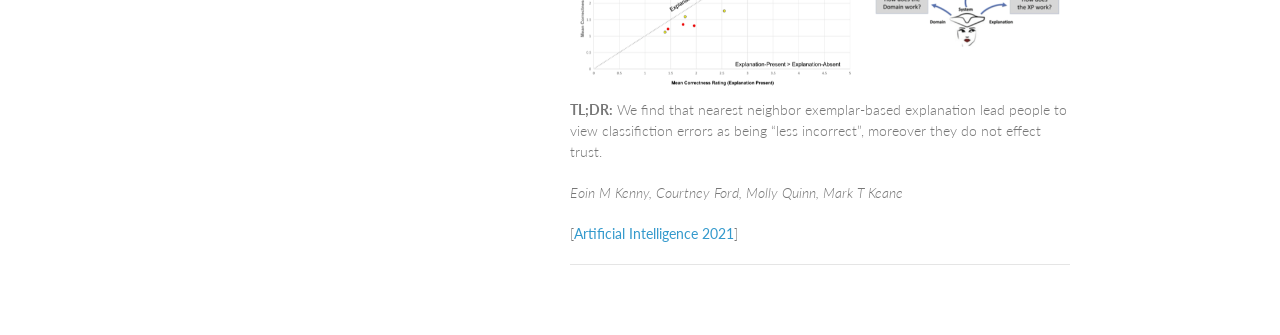
==== commit 649a196a: "Restore About above recent news on homepage" ====
--- a/index.html
+++ b/index.html
@@ -107,6 +107,28 @@
     </header>
 
     <section class="content">
+      <h3>About</h3>
+      <p>
+        I am a Senior AI Researcher in the Trustworthy AI research group at J.P. Morgan in London.
+        Previously, I was a postdoctoral researcher at MIT, and completed my Ph.D.
+        at University College Dublin.
+      </p>
+
+      <p>
+        My research focuses on making AI systems understandable and useful to the people who work with them.
+        I develop interpretability methods and evaluate whether they help people build accurate mental models,
+        calibrate their reliance on AI, improve models, and make informed decisions. My work spans
+        interpretable reinforcement learning, autonomous driving, scientific discovery, and contrastive explanations for e.g. recourse.
+      </p>
+
+      <p>
+        Our recent research, <a href="https://lnkd.in/eiqH-DR8">published in Nature</a>, shows that
+        concept-based explanations can improve safety drivers' understanding of self-driving cars and their
+        situational awareness. In collaboration with MIT and Motional, we deployed our technique on experimental
+        autonomous vehicles on the Las Vegas Strip, with evaluations on closed tracks, public roads, and in
+        online simulations. Learn more on the <a href="https://lnkd.in/eh__SpNG">project website</a>.
+      </p>
+
       <h3>Recent News</h3>
       <ul>
         <li>Sep 2026: Our paper was accepted at NeurIPS! Details below.</li>
